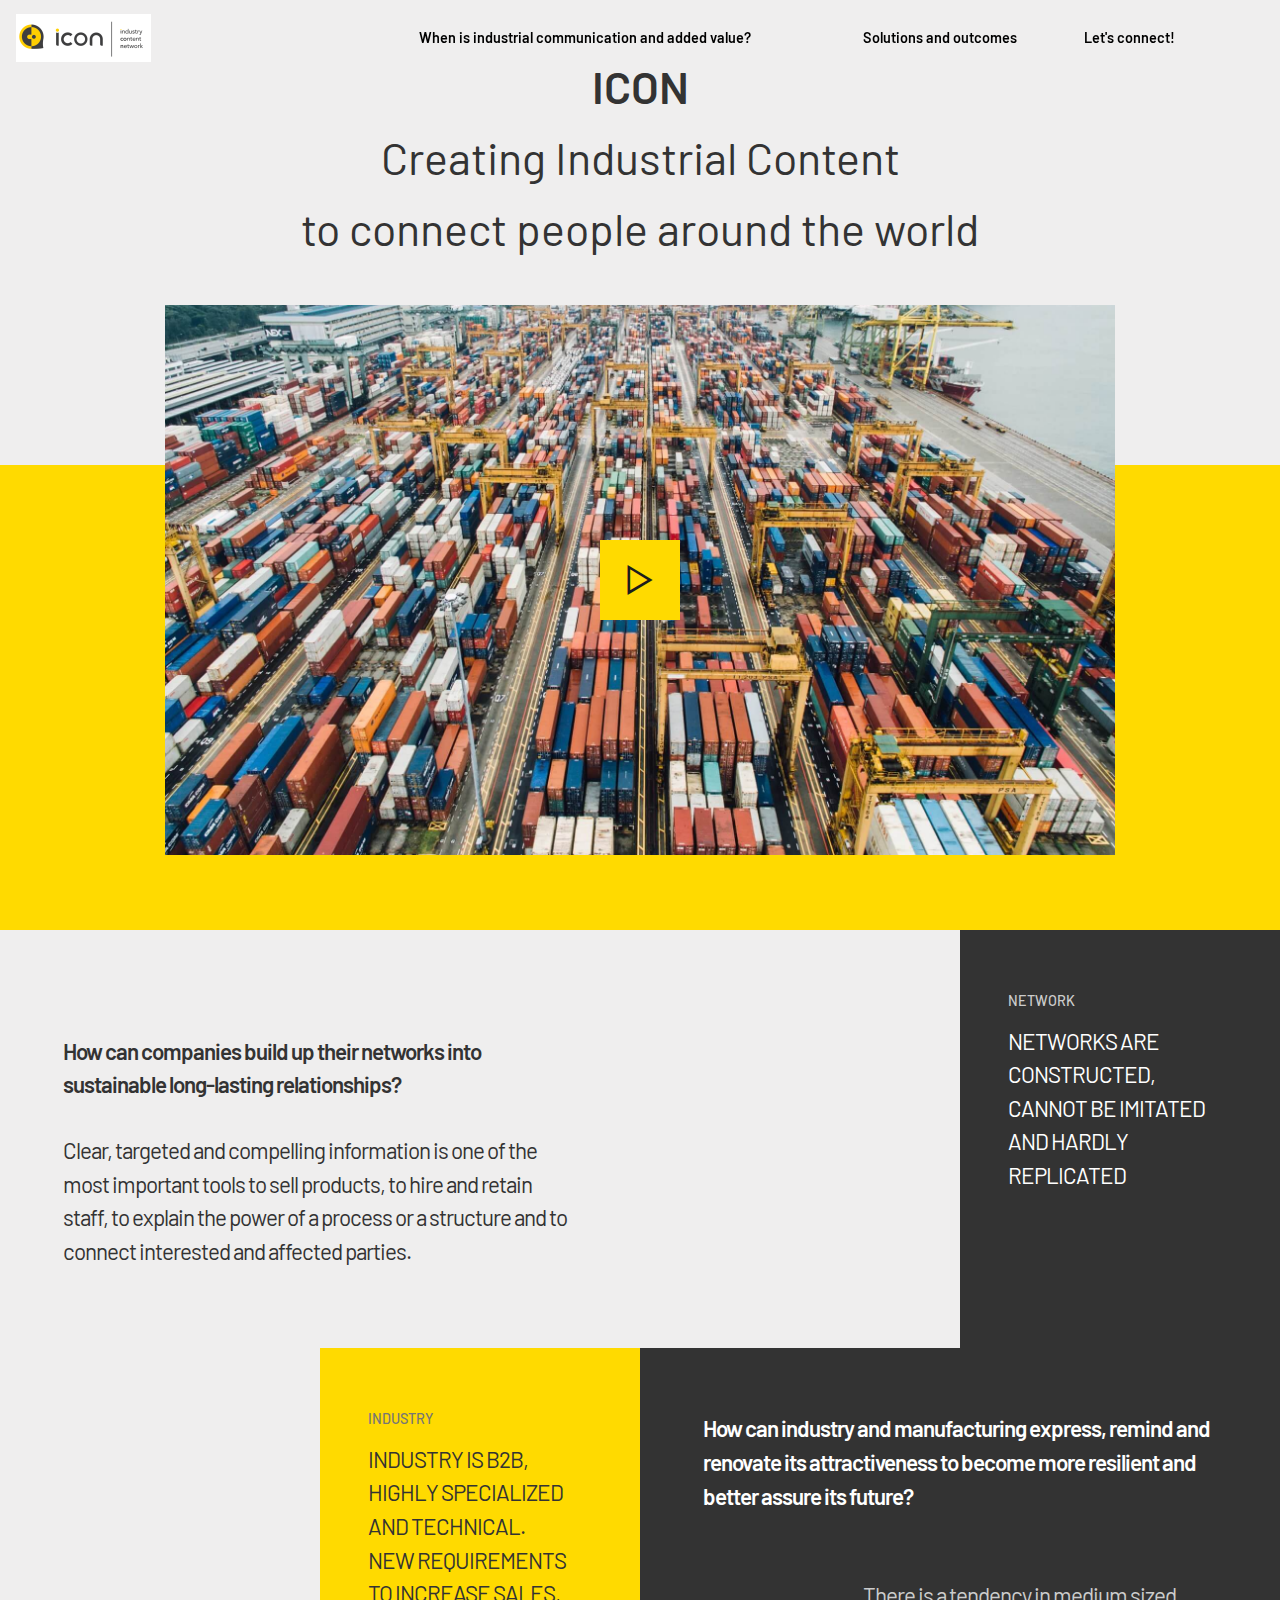
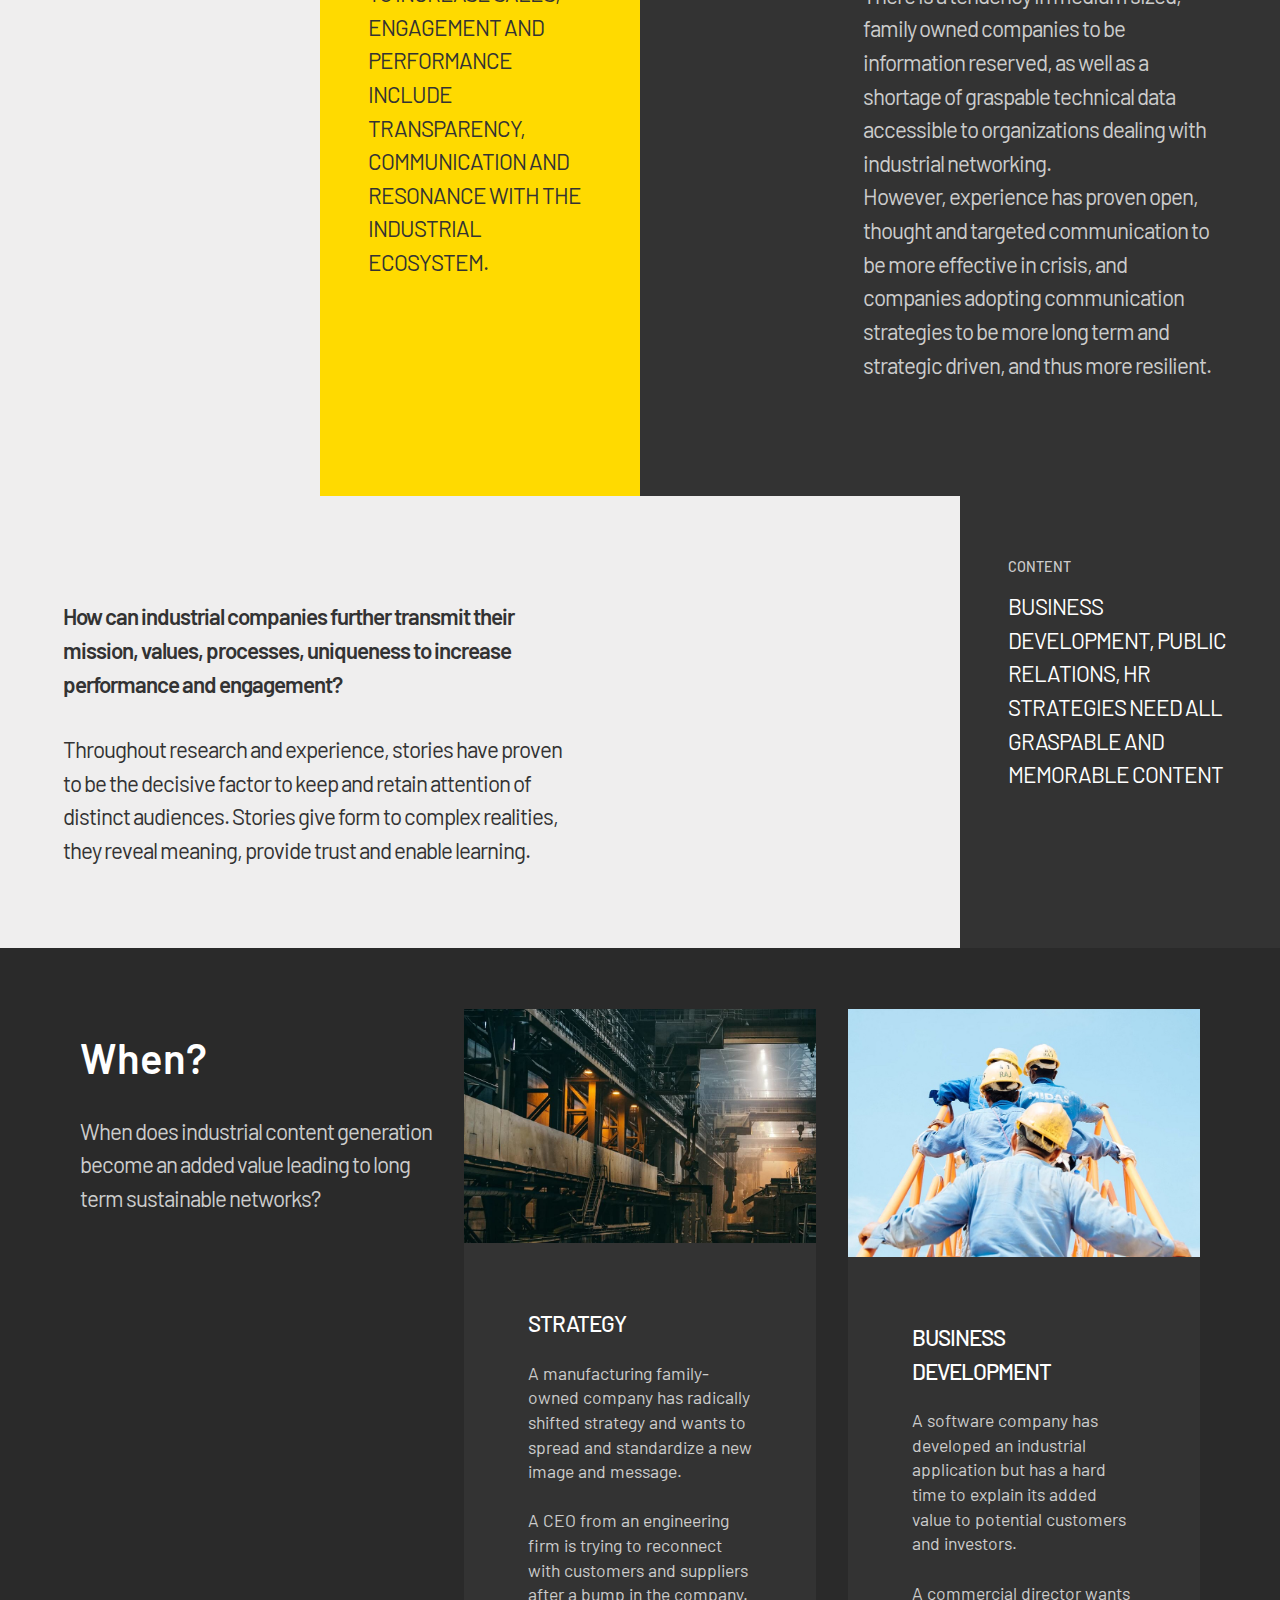
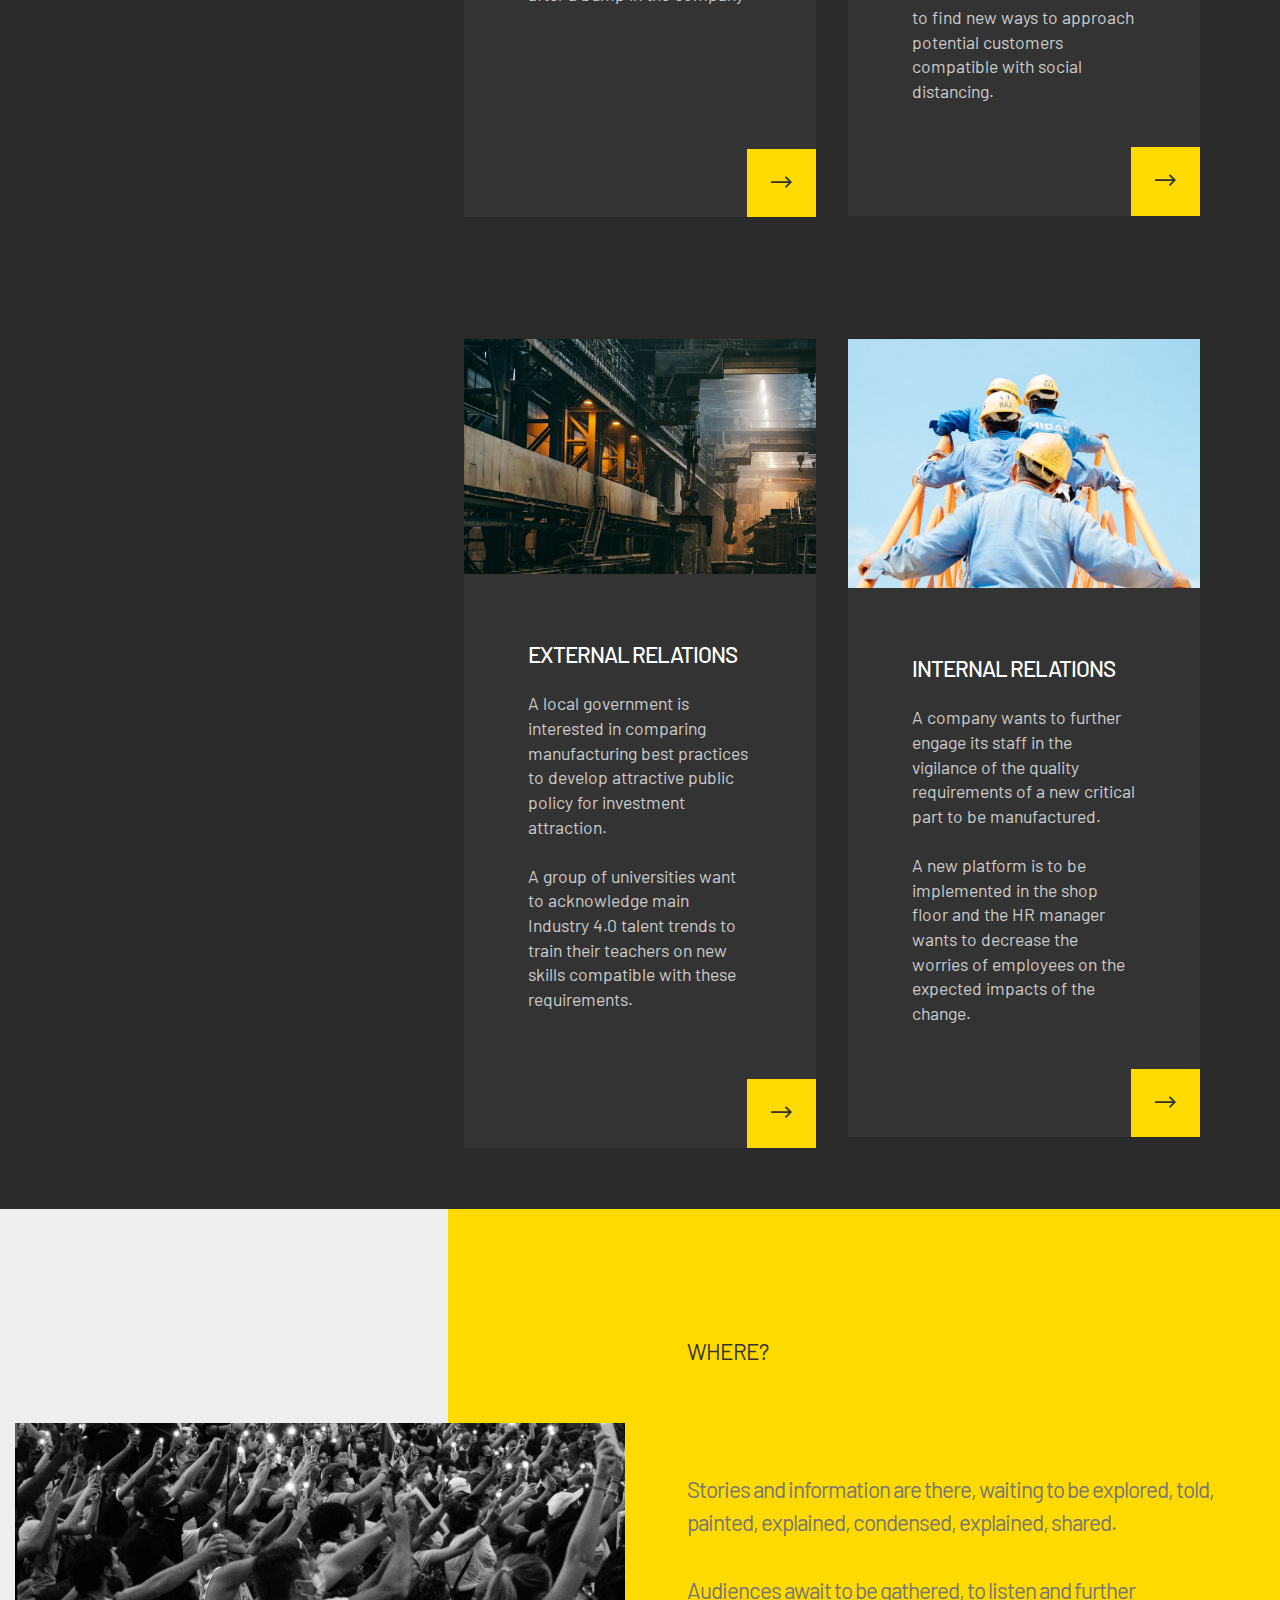
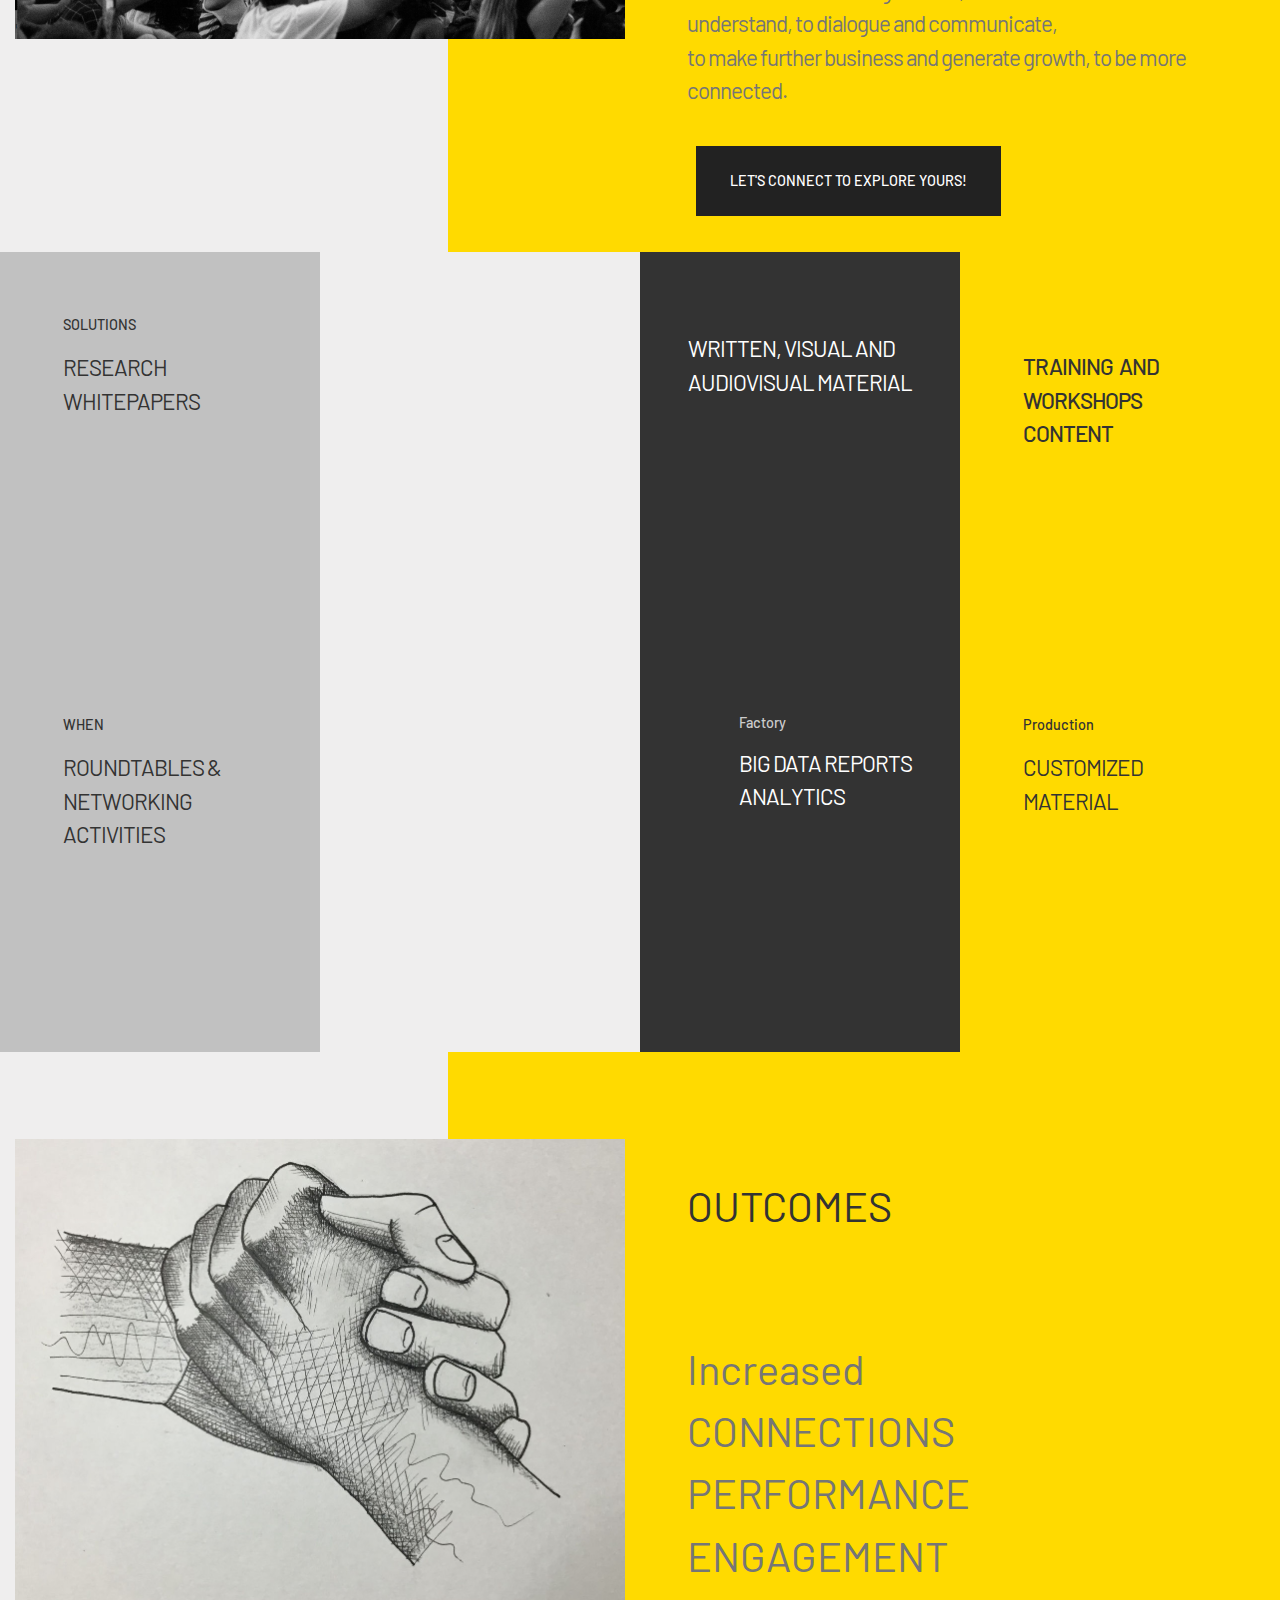
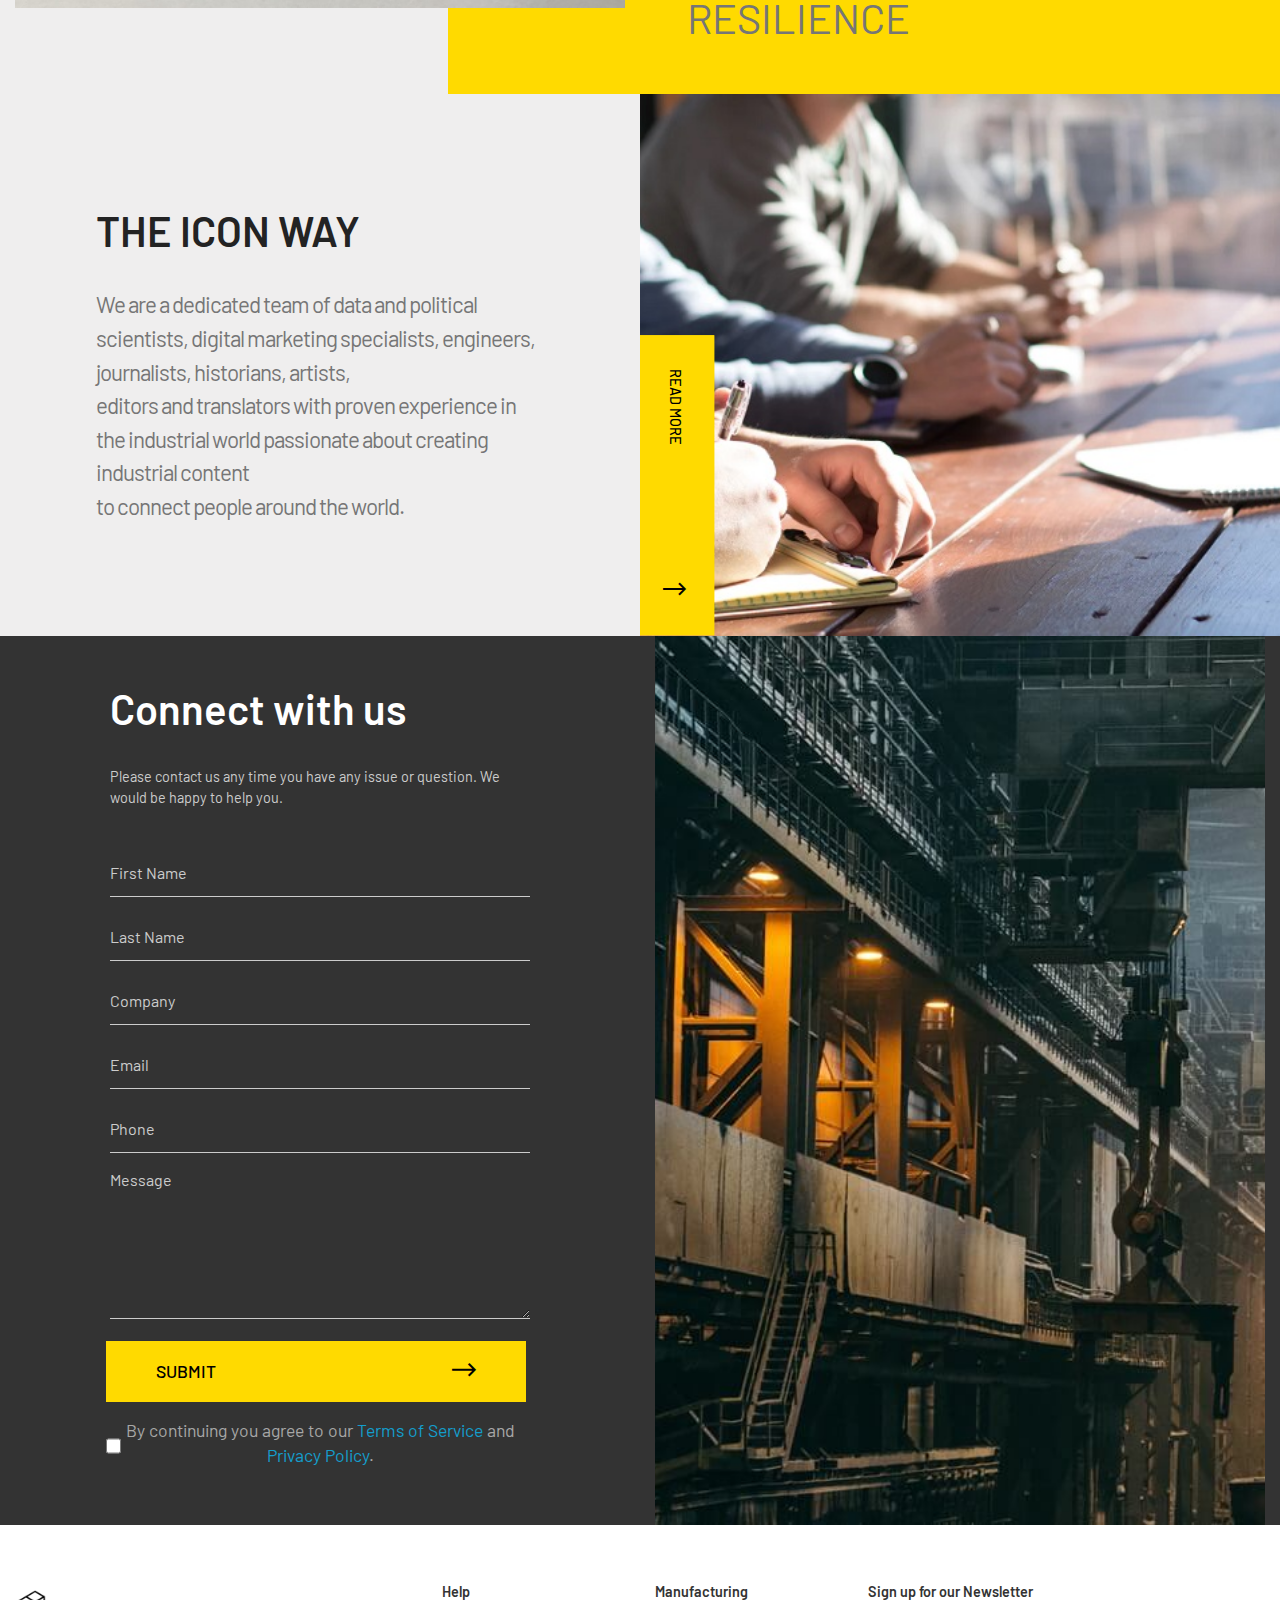
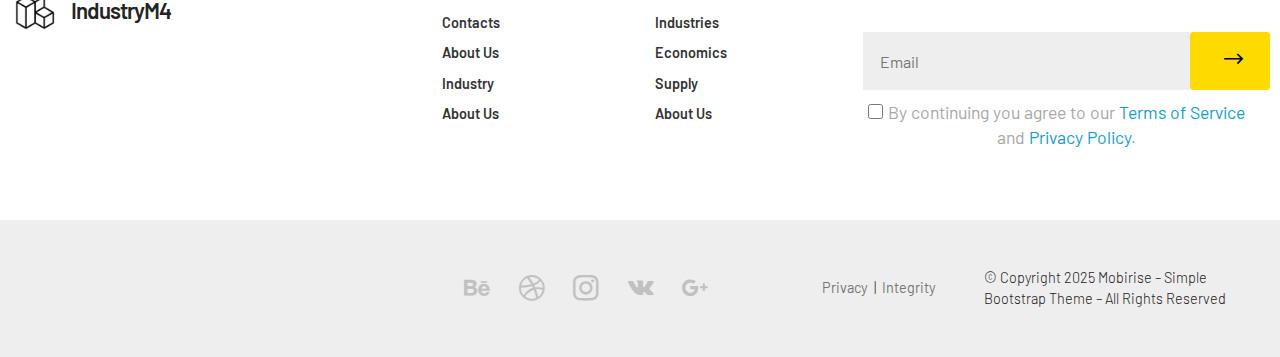
==== page1.html @ 2948af03 "create github pages" ====
<!DOCTYPE html>
<html  >
<head>
  <!-- Site made with Mobirise Website Builder v5.3.0, https://mobirise.com -->
  <meta charset="UTF-8">
  <meta http-equiv="X-UA-Compatible" content="IE=edge">
  <meta name="generator" content="Mobirise v5.3.0, mobirise.com">
  <meta name="viewport" content="width=device-width, initial-scale=1, minimum-scale=1">
  <link rel="shortcut icon" href="assets/images/logo-icon-10-270x96.png" type="image/x-icon">
  <meta name="description" content="">
  
  
  <title>Page 1</title>
  <link rel="stylesheet" href="assets/web/assets/mobirise-icons2/mobirise2.css">
  <link rel="stylesheet" href="assets/web/assets/mobirise-icons/mobirise-icons.css">
  <link rel="stylesheet" href="assets/tether/tether.min.css">
  <link rel="stylesheet" href="assets/bootstrap/css/bootstrap.min.css">
  <link rel="stylesheet" href="assets/bootstrap/css/bootstrap-grid.min.css">
  <link rel="stylesheet" href="assets/bootstrap/css/bootstrap-reboot.min.css">
  <link rel="stylesheet" href="assets/web/assets/gdpr-plugin/gdpr-styles.css">
  <link rel="stylesheet" href="assets/formstyler/jquery.formstyler.css">
  <link rel="stylesheet" href="assets/formstyler/jquery.formstyler.theme.css">
  <link rel="stylesheet" href="assets/dropdown/css/style.css">
  <link rel="stylesheet" href="assets/socicon/css/styles.css">
  <link rel="stylesheet" href="assets/theme/css/style.css">
  <link rel="stylesheet" href="assets/recaptcha.css">
  <link rel="preload" as="style" href="assets/mobirise/css/mbr-additional.css"><link rel="stylesheet" href="assets/mobirise/css/mbr-additional.css" type="text/css">
  
  
  
  
</head>
<body>
  
  <section class="video01 cid-sw23SRnPbs" id="video001-4">

    

    

    <div class="back"></div>

    <div class="container align-center">
        <div class="col-md-12 col-lg-12 text">
            <h2 class="mbr-section-title align-center mbr-semibold pb-4 mbr-fonts-style display-4">
                <div><span style="font-size: 2.8rem;">ICON</span></div><br><div><span style="font-size: 2.8rem;"><span style="font-weight: normal;">Creating Industrial Content </span></span></div><span style="font-weight: normal;"><br></span><div><span style="font-size: 2.8rem; font-weight: normal;">to connect people around the world<br></span><br></div>
            </h2>
        </div>

        <div class="row justify-content-center">
            <div class="mbr-white box col-md-12 col-12 col-lg-10">
                <div class="mbr-media show-modal align-center py-2" data-modal=".modalWindow">
                    <div class="icon-wrap">
                        <span class="mbr-iconfont mobi-mbri-play mobi-mbri"></span>
                    </div>
                </div>
            </div>

        </div>
    </div>
    <div>
        <div class="modalWindow" style="display: none;">
            <div class="modalWindow-container">
                <div class="modalWindow-video-container">
                    <div class="modalWindow-video">
                        <iframe width="100%" height="100%" frameborder="0" allowfullscreen="1" data-src="https://www.youtube.com/watch?v=QIs695Irf6Y"></iframe>
                    </div>
                    <a class="close" role="button" data-dismiss="modal">
                        <span aria-hidden="true" class="mbri-close mbr-iconfont closeModal"></span>
                        <span class="sr-only">Close</span>
                    </a>
                </div>
            </div>
        </div>
    </div>
</section>

<section class="header1 cid-sw23SSmqJx" id="features001-5">
    
    
    <div class="container-fluid">
        <div class="row">
            <div class="col-lg-6 col-md-12 align-left">
                <div class="content-block">
                    <h3 class="mbr-section-subtitle mbr-regular mbr-black pb-2 mbr-fonts-style display-7"><br></h3>
                    <h2 class="mbr-section-title mbr-semibold mbr-black pb-4 mbr-fonts-style display-5">How can companies build up their networks into sustainable long-lasting relationships?&nbsp;<span style="font-weight: normal;">&nbsp;</span></h2>
                    <p class="mbr-text mbr-black mbr-regular mbr-light mbr-fonts-style display-5">
                        Clear, targeted and compelling information is one of the most important tools to sell products, to hire and retain staff, to explain the power of a process or a structure and to connect interested and affected parties.<br></p>
                    
                </div>
            </div>


            <div class="col-lg-6 col-md-12 col align-left">
                <div class="overlay-wrapper">
                    <div class="overlay"></div>
                    <div class="img-content">
                    </div>
                </div>


                <div class="box-content">
                    <div class="content1">
                        <h4 class="box-title2 mbr-medium mbr-white pb-2 mbr-fonts-style display-4">NETWORK</h4>
                        <h3 class="box-text2 mbr-regular mbr-white pb-2 mbr-fonts-style display-5">NETWORKS ARE CONSTRUCTED, 
<div>CANNOT BE IMITATED 
</div><div>AND HARDLY REPLICATED</div></h3>
                    </div>
                </div>

            </div>



        </div>
    </div>
</section>

<section class="header1 cid-sw23SSKYzI" id="features003-6">
    
    
    <div class="container-fluid">
        <div class="row">
            <div class="col-lg-6 col-md-12 col align-left">
                <div class="overlay-wrapper">
                    <div class="overlay"></div>
                    <div class="img-content">

                    </div>
                </div>
                <div class="box-content">
                    <div class="content1">
                        <h4 class="box-title2 mbr-medium mbr-white pb-2 mbr-fonts-style display-4">INDUSTRY</h4>
                        <h3 class="box-text2 mbr-regular mbr-white pb-2 mbr-fonts-style display-5">INDUSTRY IS B2B, HIGHLY SPECIALIZED AND TECHNICAL. <br>NEW REQUIREMENTS TO INCREASE SALES, ENGAGEMENT AND PERFORMANCE INCLUDE TRANSPARENCY, COMMUNICATION AND RESONANCE WITH THE INDUSTRIAL ECOSYSTEM.   
<div><br></div></h3>
                    </div>
                </div>

            </div>

            <div class="col-lg-6 col-md-12 block2 align-left">
                <div class="content-block">
                    
                    <h2 class="mbr-section-title mbr-semibold mbr-black pb-4 mbr-fonts-style display-5">
<div>How can industry and manufacturing express, remind and renovate its attractiveness to become more resilient and better assure its future?  
</div><div><br></div></h2>
                    <p class="mbr-text mbr-black mbr-regular mbr-light mbr-fonts-style display-5">There is a tendency in medium sized, family owned companies to be information reserved, as well as a shortage of graspable technical data accessible to organizations dealing with industrial networking. 
<br>However, experience has proven open, thought and targeted communication to be more effective in crisis, and companies adopting communication strategies to be more long term and strategic driven, and thus more resilient.&nbsp; &nbsp;<br></p>
                    
                </div>
            </div>


        </div>
    </div>
</section>

<section class="header1 cid-sw23ST92SG" id="features001-7">
    
    
    <div class="container-fluid">
        <div class="row">
            <div class="col-lg-6 col-md-12 align-left">
                <div class="content-block">
                    <h3 class="mbr-section-subtitle mbr-regular mbr-black pb-2 mbr-fonts-style display-7"><br></h3>
                    <h2 class="mbr-section-title mbr-semibold mbr-black pb-4 mbr-fonts-style display-5">How can industrial companies further transmit their mission, values, processes, uniqueness to increase performance and engagement?&nbsp;</h2>
                    <p class="mbr-text mbr-black mbr-regular mbr-light mbr-fonts-style display-5">Throughout research and experience, stories have proven to be the decisive factor to keep and retain attention of distinct audiences. Stories give form to complex realities, they reveal meaning, provide trust and enable learning.&nbsp;<br></p>
                    
                </div>
            </div>


            <div class="col-lg-6 col-md-12 col align-left">
                <div class="overlay-wrapper">
                    <div class="overlay"></div>
                    <div class="img-content">
                    </div>
                </div>


                <div class="box-content">
                    <div class="content1">
                        <h4 class="box-title2 mbr-medium mbr-white pb-2 mbr-fonts-style display-4">CONTENT</h4>
                        <h3 class="box-text2 mbr-regular mbr-white pb-2 mbr-fonts-style display-5">BUSINESS DEVELOPMENT, PUBLIC RELATIONS, HR STRATEGIES NEED ALL GRASPABLE AND MEMORABLE CONTENT
<div><br></div></h3>
                    </div>
                </div>

            </div>



        </div>
    </div>
</section>

<section class="features5 cid-sw23STIIde" id="features005-8">

    

    
    <div class="container">

        


        <div class="row justify-content-center">
            <div class="card col1 p-3 col-12 col-md-8 col-lg-4">
                <div class="card-wrapper">
                    <div class="text-wrap align-left">
                        
                        <h2 class="mbr-section-title align-left py-4 mbr-semibold mbr-white mbr-fonts-style display-2">When?</h2>
                        <p class="mbr-text mbr-black align-left mbr-regular mbr-light mbr-fonts-style display-5">When does industrial content generation become an added value leading to long term sustainable networks?<br></p>
                    </div>
                </div>
            </div>
            <div class="card col2 p-3 col-12 col-md-8 col-lg-4">
                <div class="card-wrapper">
                    <div class="img-wrap">
                        <img src="assets/images/01.jpg" alt="Simple Bootstrap Website Theme " title="">
                    </div>
                    <div class="card-box">
                        <h4 class="card-title pb-2 align-left mbr-white mbr-fonts-style display-5">STRATEGY</h4>
                        <p class="mbr-text align-left mbr-regular mbr-white mbr-fonts-style display-7">A manufacturing family-owned company has radically shifted strategy and wants to spread and standardize a new image and message.
<br>
<br>A CEO from an engineering firm is trying to reconnect with customers and suppliers after a bump in the company.
<br>&nbsp;<br><br><br><br></p>
                    </div>
                    <a href="#"><span class="mbr-iconfont icon mobi-mbri-right mobi-mbri"></span></a>
                </div>
            </div>

            <div class="card col3 p-3 col-md-8 col-lg-4">
                <div class="card-wrapper">
                    <div class="img-wrap">
                        <img src="assets/images/052.jpg" alt="Simple Bootstrap Theme Website" title="">
                    </div>
                    <div class="card-box">
                        <h4 class="card-title pb-2 align-left mbr-white mbr-fonts-style display-5">BUSINESS DEVELOPMENT</h4>
                        <p class="mbr-text mbr-regular align-left mbr-white mbr-fonts-style display-7">A software company has developed an industrial application but has a hard time to explain its added value to potential customers and investors.
<br>
<br>A commercial director wants to find new ways to approach potential customers compatible with social distancing.&nbsp;&nbsp;<br></p>
                    </div>
                    <a href="#"><span class="mbr-iconfont icon mobi-mbri-right mobi-mbri"></span></a>
                </div>
            </div>
        </div>
    </div>
</section>

<section class="features5 cid-sw23SUfAzg" id="features005-9">

    

    
    <div class="container">

        


        <div class="row justify-content-center">
            <div class="card col1 p-3 col-12 col-md-8 col-lg-4">
                <div class="card-wrapper">
                    <div class="text-wrap align-left">
                        
                        <h2 class="mbr-section-title align-left py-4 mbr-semibold mbr-white mbr-fonts-style display-2"></h2>
                        <p class="mbr-text mbr-black align-left mbr-regular mbr-light mbr-fonts-style display-5"></p>
                    </div>
                </div>
            </div>
            <div class="card col2 p-3 col-12 col-md-8 col-lg-4">
                <div class="card-wrapper">
                    <div class="img-wrap">
                        <img src="assets/images/01.jpg" alt="Simple Bootstrap Website Theme " title="">
                    </div>
                    <div class="card-box">
                        <h4 class="card-title pb-2 align-left mbr-white mbr-fonts-style display-5">EXTERNAL RELATIONS</h4>
                        <p class="mbr-text align-left mbr-regular mbr-white mbr-fonts-style display-7">A local government is interested in comparing manufacturing best practices to develop attractive public policy for investment attraction.&nbsp; <br><br>A group of universities want to acknowledge main Industry 4.0 talent trends to train their teachers on new skills compatible with these requirements.
<br>&nbsp;<br></p>
                    </div>
                    <a href="#"><span class="mbr-iconfont icon mobi-mbri-right mobi-mbri"></span></a>
                </div>
            </div>

            <div class="card col3 p-3 col-md-8 col-lg-4">
                <div class="card-wrapper">
                    <div class="img-wrap">
                        <img src="assets/images/052-1.jpg" alt="Simple Bootstrap Theme Website" title="">
                    </div>
                    <div class="card-box">
                        <h4 class="card-title pb-2 align-left mbr-white mbr-fonts-style display-5">INTERNAL RELATIONS</h4>
                        <p class="mbr-text mbr-regular align-left mbr-white mbr-fonts-style display-7">A company wants to further engage its staff in the vigilance of the quality requirements of a new critical part to be manufactured. <br><br>A new platform is to be implemented in the shop floor and the HR manager wants to decrease the worries of employees on the expected impacts of the change.</p>
                    </div>
                    <a href="#"><span class="mbr-iconfont icon mobi-mbri-right mobi-mbri"></span></a>
                </div>
            </div>
        </div>
    </div>
</section>

<section class="header1 cid-sw23SUN6wD" id="header002-a">
    
    
    <div class="back"></div>
    <div class="container-fluid">
        <div class="row">
            <div class="col-lg-6 m-auto">
                <img src="assets/images/gente-iphone-1044x369.png" alt="Simple Bootstrap Theme " title="">
            </div>
            <div class="col-lg-6 m-auto">
                <div class="content-wrapper align-left">
                    <h1 class="mbr-section-subtitle mbr-regular mbr-black pb-2 mbr-fonts-style display-5">WHERE?</h1>
                    
                    
                    <p class="mbr-text mbr-white mbr-regular mbr-black mbr-fonts-style display-5">Stories and information are there, waiting to be explored, told, painted, explained, condensed, explained, shared. 
<br>
<br>Audiences await to be gathered, to listen and further understand, to dialogue and communicate, 
<br>to make further business and generate growth, to be more connected.&nbsp;<br></p>
                    <div class="mbr-section-btn pt-3"><a class="btn btn-lg btn-black display-4" href="https://mobiri.se">LET'S CONNECT TO EXPLORE YOURS!</a></div>
                </div>
            </div>
        </div>
    </div>
</section>

<section class="header1 cid-sw23SVfb5E" id="features002-b">
    
    
    <div class="container-fluid">
        <div class="row">
            <div class="col-lg-3 col-md-12 block1 align-left">
                <div class="block1-over"></div>
                <div class="content-block">
                    <h3 class="mbr-section-subtitle block1-subtitle mbr-medium mbr-black pb-2 mbr-fonts-style display-4">SOLUTIONS</h3>
                    
                    <p class="mbr-text mbr-black block1-text mbr-regular mbr-fonts-style display-5">RESEARCH<br>WHITEPAPERS<br><br><br></p>
                    
                </div>
            </div>


            <div class="col-lg-6 col-md-12 col align-left">
                <div class="overlay-wrapper">
                    <div class="overlay"></div>
                    <div class="img-content">

                    </div>
                </div>


                <div class="box-content">
                    <div class="content1">
                        <h4 class="box-title2 mbr-medium mbr-white pb-2 mbr-fonts-style display-4"></h4>
                        <h3 class="box-text2 mbr-regular mbr-white pb-2 mbr-fonts-style display-5">WRITTEN, VISUAL AND AUDIOVISUAL MATERIAL</h3>
                    </div>
                </div>

            </div>

            <div class="col-lg-3 col-md-12 block2 align-left">
                <div class="block2-over"></div>
                <div class="content-block">
                    <h3 class="mbr-section-subtitle block2-subtitle mbr-medium mbr-black pb-2 mbr-fonts-style display-5"><br>TRAINING&nbsp; AND WORKSHOPS CONTENT</h3>
                    
                    <p class="mbr-text mbr-black block2-text mbr-regular mbr-fonts-style display-5"></p>
                    
                </div>
            </div>


        </div>
    </div>
</section>

<section class="header1 cid-sw23SVJWQD" id="features002-c">
    
    
    <div class="container-fluid">
        <div class="row">
            <div class="col-lg-3 col-md-12 block1 align-left">
                <div class="block1-over"></div>
                <div class="content-block">
                    <h3 class="mbr-section-subtitle block1-subtitle mbr-medium mbr-black pb-2 mbr-fonts-style display-4">
                        WHEN</h3>
                    
                    <p class="mbr-text mbr-black block1-text mbr-regular mbr-fonts-style display-5">ROUNDTABLES &amp; NETWORKING ACTIVITIES&nbsp;</p>
                    
                </div>
            </div>


            <div class="col-lg-6 col-md-12 col align-left">
                <div class="overlay-wrapper">
                    <div class="overlay"></div>
                    <div class="img-content">

                    </div>
                </div>


                <div class="box-content">
                    <div class="content1">
                        <h4 class="box-title2 mbr-medium mbr-white pb-2 mbr-fonts-style display-4">Factory</h4>
                        <h3 class="box-text2 mbr-regular mbr-white pb-2 mbr-fonts-style display-5">BIG DATA REPORTS<br>ANALYTICS&nbsp;</h3>
                    </div>
                </div>

            </div>

            <div class="col-lg-3 col-md-12 block2 align-left">
                <div class="block2-over"></div>
                <div class="content-block">
                    <h3 class="mbr-section-subtitle block2-subtitle mbr-medium mbr-black pb-2 mbr-fonts-style display-4">Production
                    </h3>
                    
                    <p class="mbr-text mbr-black block2-text mbr-regular mbr-fonts-style display-5">
                        CUSTOMIZED MATERIAL<br></p>
                    
                </div>
            </div>


        </div>
    </div>
</section>

<section class="header1 cid-sw23SWdOxE" id="header002-d">
    
    
    <div class="back"></div>
    <div class="container-fluid">
        <div class="row">
            <div class="col-lg-6 m-auto">
                <img src="assets/images/manos-10-1223x939.jpg" alt="Simple Bootstrap Theme " title="">
            </div>
            <div class="col-lg-6 m-auto">
                <div class="content-wrapper align-left">
                    <h1 class="mbr-section-subtitle mbr-regular mbr-black pb-2 mbr-fonts-style display-2">OUTCOMES<br></h1>
                    
                    
                    <p class="mbr-text mbr-white mbr-regular mbr-black mbr-fonts-style display-2">Increased<br>CONNECTIONS<br>PERFORMANCE<br>ENGAGEMENT<br>RESILIENCE</p>
                    
                </div>
            </div>
        </div>
    </div>
</section>

<section class="header1 cid-sw23SWDTtq" id="content004-e">
    
    
    <div class="container-fluid">
        <div class="row">
            <div class="col-lg-6 text-col align-left">
                <h3 class="mbr-section-subtitle mbr-regular pb-2 mbr-fonts-style display-7"></h3>
                <h1 class="mbr-section-title mbr-semibold pb-4 mbr-fonts-style display-2">THE ICON WAY</h1>
                <p class="mbr-text mbr-black mbr-regular mbr-light mbr-fonts-style display-5">We are a dedicated team of data and political scientists, digital marketing specialists, engineers, journalists, historians, artists,
<br> editors and translators with proven experience in the industrial world passionate about creating industrial content 
<br>to connect people around the world.&nbsp;&nbsp;<br></p>
            </div>
            <div class="col-lg-6 img-col">
                <img src="assets/images/04.jpg" alt="Simple Bootstrap Best Template" title="">
                <div class="mbr-section-btn pt-3"><a class="btn btn-lg btn-success display-4" href="https://mobiri.se"><span class="mobi-mbri mobi-mbri-right mbr-iconfont mbr-iconfont-btn"></span>READ MORE</a></div>
            </div>
        </div>
    </div>
</section>

<section class="form cid-sw23SX1EKW" id="form001-f">
    
    
    <div class="container-fluid">
        <div class="row">
            <div class="col-lg-6 mx-auto py-5 mbr-form" data-form-type="formoid">
                <h2 class="mbr-section-title align-left pb-4 mbr-semibold mbr-white mbr-fonts-style display-2">Connect with us</h2>
                <p class="mbr-text mbr-black align-left pb-4 mbr-regular mbr-light mbr-fonts-style display-4">Please contact us any time you have any issue or question. We would be happy to help you.</p>

                <!---Formbuilder Form--->
                <form action="https://mobirise.eu/" method="POST" class="mbr-form form-with-styler" data-form-title="Form Name"><input type="hidden" name="email" data-form-email="true" value="Z0e/4JB6WjBy1okFNQQ1wJFD03+XaAi7Ptr1XbML6QN1MO80w2C7TDbc6UW/hfjMJhQWxFb4QHlIewAqBKUMMTtnjS0YESvtZE/f0PUfFw0I7bLnyrXrCD5LRN1wLkRd.WC8zdG1XKx9iMdLlEyOxdCr6s/Or95HZWmd5qJQNbx1J3yQp5nC+VUSsTZzONAckxsJ9GSs4D3KSp6gyJZFfeUkTVE7vSoHyJMiRSETS3CXjohDifRk63SPPKKQNNQAn">
                    <div class="form-row">
                        <div hidden="hidden" data-form-alert="" class="alert alert-success col-12">Thanks for filling out
                            the form!</div>
                        <div hidden="hidden" data-form-alert-danger="" class="alert alert-danger col-12">Oops...! some
                            problem!</div>
                    </div>
                    <div class="dragArea form-row">
                        <div class="col-lg-12 form-group" data-for="first-name">
                            <input type="text" name="first-name" placeholder="First Name" data-form-field="first-name" class="form-control display-7" value="" id="first-name-form001-f">
                        </div>
                        <div class="col-lg-12 form-group" data-for="last-name">
                            <input type="text" name="last-name" placeholder="Last Name" data-form-field="last-name" class="form-control display-7" value="" id="last-name-form001-f">
                        </div>
                        <div class="col-lg-12 form-group" data-for="company">
                            <input type="text" name="company" placeholder="Company" data-form-field="company" class="form-control display-7" value="" id="company-form001-f">
                        </div>
                        <div data-for="email" class="col-lg-12 form-group" style="">
                            <input type="email" name="email" placeholder="Email" data-form-field="email" class="form-control display-7" value="" id="email-form001-f">
                        </div>
                        <div data-for="phone" class="col-lg-12 form-group">
                            <input type="tel" name="phone" placeholder="Phone" data-form-field="phone" class="form-control display-7" pattern="*" value="" id="phone-form001-f">
                        </div>
                        <div data-for="message" class="col-lg-12 form-group">
                            <textarea name="message" placeholder="Message" data-form-field="message" class="form-control display-7" value="" id="message-form001-f"></textarea>
                        </div>
                        <div class="col-lg-12 mbr-section-btn"><button type="submit" class="btn btn-success display-7"><span class="mobi-mbri mobi-mbri-right mbr-iconfont mbr-iconfont-btn"></span>SUBMIT</button>
                        </div>
                    </div>
                <span class="gdpr-block">
<label>
<span class="textGDPR display-7" style="color: #a7a7a7"><input type="checkbox" name="gdpr" id="gdpr-form001-f" required="">By continuing you agree to our <a style="color: #149dcc; text-decoration: none;" href="terms.html">Terms of Service</a> and <a style="color: #149dcc; text-decoration: none;" href="policy.html">Privacy Policy</a>.</span>
</label>
</span></form>
                <!---Formbuilder Form--->
            </div>

            <div class="col-lg-6 img-col">
                <img src="assets/images/01.jpg" alt="Simple Best Bootstrap Template" title="">
            </div>
        </div>

    </div>
</section>

<section class="footer2 cid-sw23SXthWt" id="footer003-g" data-rv-view="140">

    

    
    <div class="container">
        <div class="row justify-content-center">
            <div class="col-12 col-lg-4 col-md-12 align-left">
                <div class="navbar-brand">
                    <span class="navbar-logo">
                        <img src="assets/images/logo.png" alt="Mobirise" media-simple="true">
                    </span>
                    <span class="mbr-fonts-style mbr-semibold navbar-caption-wrap display-5">IndustryM4</span>

                </div>
            </div>
            <div class="col-12 col-lg-2 col-md-6 align-left">
                <h5 class="mbr-fonts-style items mbr-semibold pb-2 display-4">Help</h5>
                <h5 class="mbr-fonts-style items mbr-semibold pb-2 display-4">Contacts</h5>
                <h5 class="mbr-fonts-style items mbr-semibold pb-2 display-4">About Us</h5>
                <h5 class="mbr-fonts-style items mbr-semibold pb-2 display-4">Industry</h5>
                <h5 class="mbr-fonts-style items mbr-semibold pb-2 display-4">About Us</h5>
            </div>

            <div class="col-12 col-lg-2 col-md-6 align-left">
                <h5 class="mbr-fonts-style items mbr-semibold pb-2 display-4">Manufacturing</h5>
                <h5 class="mbr-fonts-style items mbr-semibold pb-2 display-4">Industries</h5>
                <h5 class="mbr-fonts-style items mbr-semibold pb-2 display-4">Economics</h5>
                <h5 class="mbr-fonts-style items mbr-semibold pb-2 display-4">Supply</h5>
                <h5 class="mbr-fonts-style items mbr-semibold pb-2 display-4">About Us</h5>
            </div>
            <div class="col-12 col-lg-4 col-md-12">
                <h5 class="mbr-fonts-style align-left form-title mbr-semibold pb-4 display-4">Sign up for our Newsletter</h5>
                <form action="" name="Form Name" method="POST" class="mbr-form form-with-styler">
                    <div class="form-row">
                        <div hidden="hidden" data-form-alert="" class="alert alert-success col-12">Thanks for filling
                            out
                            the form!</div>
                        <div hidden="hidden" data-form-alert-danger="" class="alert alert-danger col-12">Oops...! some
                            problem!</div>
                    </div>
                    <div class="dragArea form-row">
                        <div class="col form-group" data-for="email">
                            <input type="email" name="email" placeholder="Email" data-form-field="email" class="form-control display-7" required="required" value="">
                        </div>
                        <div class="col-auto"><a type="submit" class="btn btn-success display-7"><span class="mobi-mbri mobi-mbri-right mbr-iconfont mbr-iconfont-btn"></span></a></div>
                    </div>
                <span class="gdpr-block">
<label>
<span class="textGDPR display-7" style="color: #a7a7a7"><input type="checkbox" name="gdpr" id="gdpr-input" required="">By continuing you agree to our <a style="color: #149dcc; text-decoration: none;" href="terms.html">Terms of Service</a> and <a style="color: #149dcc; text-decoration: none;" href="policy.html">Privacy Policy</a>.</span>
</label>
</span></form>

            </div>
        </div>
    </div>
</section>

<section class="social1 cid-sw23SY30BT" id="footer001-h">

    
    
    <div class="container-fluid">
        <div class="row justify-content-center">
            <div class="col-md-12 col-lg-7 px-4 align-right">
                <div class="social-list">
                    <div class="soc-item">
                        <a href="https://twitter.com/mobirise" target="_blank">
                            <span class="mbr-iconfont mbr-iconfont-social socicon-behance socicon" style="color: rgb(87, 70, 139); fill: rgb(87, 70, 139);"></span>
                        </a>
                    </div>
                    <div class="soc-item">
                        <a href="https://www.facebook.com/pages/Mobirise/1616226671953247" target="_blank">
                            <span class="mbr-iconfont mbr-iconfont-social socicon-dribbble socicon" style="color: rgb(87, 70, 139); fill: rgb(87, 70, 139);"></span>
                        </a>
                    </div>
                    <div class="soc-item">
                        <a href="https://www.youtube.com/c/mobirise" target="_blank">
                            <span class="mbr-iconfont mbr-iconfont-social socicon-instagram socicon" style="color: rgb(87, 70, 139); fill: rgb(87, 70, 139);"></span>
                        </a>
                    </div>
                    <div class="soc-item">
                        <a href="https://instagram.com/mobirise" target="_blank">
                            <span class="mbr-iconfont mbr-iconfont-social socicon-vkontakte socicon" style="color: rgb(87, 70, 139); fill: rgb(87, 70, 139);"></span>
                        </a>
                    </div>
                    <div class="soc-item">
                        <a href="https://plus.google.com/u/0/+Mobirise" target="_blank">
                            <span class="mbr-iconfont mbr-iconfont-social socicon-googleplus socicon" style="color: rgb(87, 70, 139); fill: rgb(87, 70, 139);"></span>
                        </a>
                    </div>

                    

                    

                    
                </div>
            </div>
            <div class="col-md-12 col-lg-2 m-auto px-4 align-right">
                <p class="mbr-text mb-0 links mbr-fonts-style display-4"><a href="#" class="text-warning">Privacy</a> &nbsp;| &nbsp;<a href="#" class="text-warning">Integrity
                    </a> </p>
            </div>
            <div class="col-md-12 col-lg-3 m-auto px-4 align-left">
                <p class="mbr-text mb-0 mbr-fonts-style display-4">© Copyright 2025 Mobirise&nbsp;– Simple Bootstrap Theme –&nbsp;All Rights Reserved</p>
            </div>
        </div>
    </div>
</section>

<section class="menu cid-sw23SYBeKu" once="menu" id="menu01-i">

    

    <nav class="navbar navbar-expand beta-menu navbar-dropdown align-items-center navbar-fixed-top navbar-toggleable-sm bg-color transparent">
        <button class="navbar-toggler navbar-toggler-right" type="button" data-toggle="collapse" data-target="#navbarSupportedContent" aria-controls="navbarSupportedContent" aria-expanded="false" aria-label="Toggle navigation">
            <div class="hamburger">
                <span></span>
                <span></span>
                <span></span>
                <span></span>
            </div>
        </button>
        <div class="menu-logo">
            <div class="navbar-brand">
                <span class="navbar-logo">
                    <a href="#">
                        <img src="assets/images/logo-icon-10-270x96.png" alt="Mobirise" style="height: 3rem;">
                    </a>
                </span>
                
            </div>
        </div>
        <div class="collapse navbar-collapse" id="navbarSupportedContent">
            <ul class="navbar-nav nav-dropdown nav-right" data-app-modern-menu="true"><li class="nav-item"><a class="nav-link link text-black text-primary display-4" href="index.html#features006-m">When is industrial communication and added value?&nbsp; &nbsp; &nbsp; &nbsp; &nbsp; &nbsp; &nbsp; &nbsp;&nbsp;</a></li><li class="nav-item"><a class="nav-link link text-black text-primary display-4" href="index.html#features006-n">Solutions and outcomes&nbsp;</a></li>
                <li class="nav-item"><a class="nav-link link text-black text-primary display-4" href="index.html#footer003-2m">Let's connect!&nbsp; &nbsp; &nbsp; &nbsp; &nbsp; &nbsp; &nbsp; &nbsp; &nbsp; &nbsp;</a></li></ul>
            
        </div>
    </nav>
</section>


<script src="assets/web/assets/jquery/jquery.min.js"></script>
  <script src="assets/popper/popper.min.js"></script>
  <script src="assets/tether/tether.min.js"></script>
  <script src="assets/bootstrap/js/bootstrap.min.js"></script>
  <script src="assets/smoothscroll/smooth-scroll.js"></script>
  <script src="assets/playervimeo/vimeo_player.js"></script>
  <script src="assets/formstyler/jquery.formstyler.js"></script>
  <script src="assets/formstyler/jquery.formstyler.min.js"></script>
  <script src="assets/sociallikes/social-likes.js"></script>
  <script src="assets/dropdown/js/nav-dropdown.js"></script>
  <script src="assets/dropdown/js/navbar-dropdown.js"></script>
  <script src="assets/touchswipe/jquery.touch-swipe.min.js"></script>
  <script src="assets/theme/js/script.js"></script>
  <script src="assets/formoid.min.js"></script>
  
  
  
</body>
</html>
---- assets/web/assets/mobirise-icons2/mobirise2.css ----
@font-face {
  font-family: 'Moririse2';
  font-display: swap;
  src:  url('mobirise2.eot?f2bix4');
  src:  url('mobirise2.eot?f2bix4#iefix') format('embedded-opentype'),
    url('mobirise2.ttf?f2bix4') format('truetype'),
    url('mobirise2.woff?f2bix4') format('woff'),
    url('mobirise2.svg?f2bix4#mobirise2') format('svg');
  font-weight: normal;
  font-style: normal;
}

[class^="mobi-"], [class*=" mobi-"] {
  /* use !important to prevent issues with browser extensions that change fonts */
  font-family: 'Moririse2' !important;
  speak: none;
  font-style: normal;
  font-weight: normal;
  font-variant: normal;
  text-transform: none;
  line-height: 1;

  /* Better Font Rendering =========== */
  -webkit-font-smoothing: antialiased;
  -moz-osx-font-smoothing: grayscale;
}

.mobi-mbri-add-submenu:before {
  content: "\e900";
}
.mobi-mbri-alert:before {
  content: "\e901";
}
.mobi-mbri-align-center:before {
  content: "\e902";
}
.mobi-mbri-align-justify:before {
  content: "\e903";
}
.mobi-mbri-align-left:before {
  content: "\e904";
}
.mobi-mbri-align-right:before {
  content: "\e905";
}
.mobi-mbri-android:before {
  content: "\e906";
}
.mobi-mbri-apple:before {
  content: "\e907";
}
.mobi-mbri-arrow-down:before {
  content: "\e908";
}
.mobi-mbri-arrow-next:before {
  content: "\e909";
}
.mobi-mbri-arrow-prev:before {
  content: "\e90a";
}
.mobi-mbri-arrow-up:before {
  content: "\e90b";
}
.mobi-mbri-bold:before {
  content: "\e90c";
}
.mobi-mbri-bookmark:before {
  content: "\e90d";
}
.mobi-mbri-bootstrap:before {
  content: "\e90e";
}
.mobi-mbri-briefcase:before {
  content: "\e90f";
}
.mobi-mbri-browse:before {
  content: "\e910";
}
.mobi-mbri-bulleted-list:before {
  content: "\e911";
}
.mobi-mbri-calendar:before {
  content: "\e912";
}
.mobi-mbri-camera:before {
  content: "\e913";
}
.mobi-mbri-cart-add:before {
  content: "\e914";
}
.mobi-mbri-cart-full:before {
  content: "\e915";
}
.mobi-mbri-cash:before {
  content: "\e916";
}
.mobi-mbri-change-style:before {
  content: "\e917";
}
.mobi-mbri-chat:before {
  content: "\e918";
}
.mobi-mbri-clock:before {
  content: "\e919";
}
.mobi-mbri-close:before {
  content: "\e91a";
}
.mobi-mbri-cloud:before {
  content: "\e91b";
}
.mobi-mbri-code:before {
  content: "\e91c";
}
.mobi-mbri-contact-form:before {
  content: "\e91d";
}
.mobi-mbri-credit-card:before {
  content: "\e91e";
}
.mobi-mbri-cursor-click:before {
  content: "\e91f";
}
.mobi-mbri-cust-feedback:before {
  content: "\e920";
}
.mobi-mbri-database:before {
  content: "\e921";
}
.mobi-mbri-delivery:before {
  content: "\e922";
}
.mobi-mbri-desktop:before {
  content: "\e923";
}
.mobi-mbri-devices:before {
  content: "\e924";
}
.mobi-mbri-down:before {
  content: "\e925";
}
.mobi-mbri-download-2:before {
  content: "\e926";
}
.mobi-mbri-download:before {
  content: "\e927";
}
.mobi-mbri-drag-n-drop-2:before {
  content: "\e928";
}
.mobi-mbri-drag-n-drop:before {
  content: "\e929";
}
.mobi-mbri-edit-2:before {
  content: "\e92a";
}
.mobi-mbri-edit:before {
  content: "\e92b";
}
.mobi-mbri-error:before {
  content: "\e92c";
}
.mobi-mbri-extension:before {
  content: "\e92d";
}
.mobi-mbri-features:before {
  content: "\e92e";
}
.mobi-mbri-file:before {
  content: "\e92f";
}
.mobi-mbri-flag:before {
  content: "\e930";
}
.mobi-mbri-folder:before {
  content: "\e931";
}
.mobi-mbri-gift:before {
  content: "\e932";
}
.mobi-mbri-github:before {
  content: "\e933";
}
.mobi-mbri-globe-2:before {
  content: "\e934";
}
.mobi-mbri-globe:before {
  content: "\e935";
}
.mobi-mbri-growing-chart:before {
  content: "\e936";
}
.mobi-mbri-hearth:before {
  content: "\e937";
}
.mobi-mbri-help:before {
  content: "\e938";
}
.mobi-mbri-home:before {
  content: "\e939";
}
.mobi-mbri-hot-cup:before {
  content: "\e93a";
}
.mobi-mbri-idea:before {
  content: "\e93b";
}
.mobi-mbri-image-gallery:before {
  content: "\e93c";
}
.mobi-mbri-image-slider:before {
  content: "\e93d";
}
.mobi-mbri-info:before {
  content: "\e93e";
}
.mobi-mbri-italic:before {
  content: "\e93f";
}
.mobi-mbri-key:before {
  content: "\e940";
}
.mobi-mbri-laptop:before {
  content: "\e941";
}
.mobi-mbri-layers:before {
  content: "\e942";
}
.mobi-mbri-left-right:before {
  content: "\e943";
}
.mobi-mbri-left:before {
  content: "\e944";
}
.mobi-mbri-letter:before {
  content: "\e945";
}
.mobi-mbri-like:before {
  content: "\e946";
}
.mobi-mbri-link:before {
  content: "\e947";
}
.mobi-mbri-lock:before {
  content: "\e948";
}
.mobi-mbri-login:before {
  content: "\e949";
}
.mobi-mbri-logout:before {
  content: "\e94a";
}
.mobi-mbri-magic-stick:before {
  content: "\e94b";
}
.mobi-mbri-map-pin:before {
  content: "\e94c";
}
.mobi-mbri-menu:before {
  content: "\e94d";
}
.mobi-mbri-mobile-2:before {
  content: "\e94e";
}
.mobi-mbri-mobile-horizontal:before {
  content: "\e94f";
}
.mobi-mbri-mobile:before {
  content: "\e950";
}
.mobi-mbri-mobirise:before {
  content: "\e951";
}
.mobi-mbri-more-horizontal:before {
  content: "\e952";
}
.mobi-mbri-more-vertical:before {
  content: "\e953";
}
.mobi-mbri-music:before {
  content: "\e954";
}
.mobi-mbri-new-file:before {
  content: "\e955";
}
.mobi-mbri-numbered-list:before {
  content: "\e956";
}
.mobi-mbri-opened-folder:before {
  content: "\e957";
}
.mobi-mbri-pages:before {
  content: "\e958";
}
.mobi-mbri-paper-plane:before {
  content: "\e959";
}
.mobi-mbri-paperclip:before {
  content: "\e95a";
}
.mobi-mbri-phone:before {
  content: "\e95b";
}
.mobi-mbri-photo:before {
  content: "\e95c";
}
.mobi-mbri-photos:before {
  content: "\e95d";
}
.mobi-mbri-pin:before {
  content: "\e95e";
}
.mobi-mbri-play:before {
  content: "\e95f";
}
.mobi-mbri-plus:before {
  content: "\e960";
}
.mobi-mbri-preview:before {
  content: "\e961";
}
.mobi-mbri-print:before {
  content: "\e962";
}
.mobi-mbri-protect:before {
  content: "\e963";
}
.mobi-mbri-question:before {
  content: "\e964";
}
.mobi-mbri-quote-left:before {
  content: "\e965";
}
.mobi-mbri-quote-right:before {
  content: "\e966";
}
.mobi-mbri-redo:before {
  content: "\e967";
}
.mobi-mbri-refresh:before {
  content: "\e968";
}
.mobi-mbri-responsive-2:before {
  content: "\e969";
}
.mobi-mbri-responsive:before {
  content: "\e96a";
}
.mobi-mbri-right:before {
  content: "\e96b";
}
.mobi-mbri-rocket:before {
  content: "\e96c";
}
.mobi-mbri-sad-face:before {
  content: "\e96d";
}
.mobi-mbri-sale:before {
  content: "\e96e";
}
.mobi-mbri-save:before {
  content: "\e96f";
}
.mobi-mbri-search:before {
  content: "\e970";
}
.mobi-mbri-setting-2:before {
  content: "\e971";
}
.mobi-mbri-setting-3:before {
  content: "\e972";
}
.mobi-mbri-setting:before {
  content: "\e973";
}
.mobi-mbri-share:before {
  content: "\e974";
}
.mobi-mbri-shopping-bag:before {
  content: "\e975";
}
.mobi-mbri-shopping-basket:before {
  content: "\e976";
}
.mobi-mbri-shopping-cart:before {
  content: "\e977";
}
.mobi-mbri-sites:before {
  content: "\e978";
}
.mobi-mbri-smile-face:before {
  content: "\e979";
}
.mobi-mbri-speed:before {
  content: "\e97a";
}
.mobi-mbri-star:before {
  content: "\e97b";
}
.mobi-mbri-success:before {
  content: "\e97c";
}
.mobi-mbri-sun:before {
  content: "\e97d";
}
.mobi-mbri-sun2:before {
  content: "\e97e";
}
.mobi-mbri-tablet-vertical:before {
  content: "\e97f";
}
.mobi-mbri-tablet:before {
  content: "\e980";
}
.mobi-mbri-target:before {
  content: "\e981";
}
.mobi-mbri-timer:before {
  content: "\e982";
}
.mobi-mbri-to-ftp:before {
  content: "\e983";
}
.mobi-mbri-to-local-drive:before {
  content: "\e984";
}
.mobi-mbri-touch-swipe:before {
  content: "\e985";
}
.mobi-mbri-touch:before {
  content: "\e986";
}
.mobi-mbri-trash:before {
  content: "\e987";
}
.mobi-mbri-underline:before {
  content: "\e988";
}
.mobi-mbri-undo:before {
  content: "\e989";
}
.mobi-mbri-unlink:before {
  content: "\e98a";
}
.mobi-mbri-unlock:before {
  content: "\e98b";
}
.mobi-mbri-up-down:before {
  content: "\e98c";
}
.mobi-mbri-up:before {
  content: "\e98d";
}
.mobi-mbri-update:before {
  content: "\e98e";
}
.mobi-mbri-upload-2:before {
  content: "\e98f";
}
.mobi-mbri-upload:before {
  content: "\e990";
}
.mobi-mbri-user-2:before {
  content: "\e991";
}
.mobi-mbri-user:before {
  content: "\e992";
}
.mobi-mbri-users:before {
  content: "\e993";
}
.mobi-mbri-video-play:before {
  content: "\e994";
}
.mobi-mbri-video:before {
  content: "\e995";
}
.mobi-mbri-watch:before {
  content: "\e996";
}
.mobi-mbri-website-theme-2:before {
  content: "\e997";
}
.mobi-mbri-website-theme:before {
  content: "\e998";
}
.mobi-mbri-wifi:before {
  content: "\e999";
}
.mobi-mbri-windows:before {
  content: "\e99a";
}
.mobi-mbri-zoom-in:before {
  content: "\e99b";
}
.mobi-mbri-zoom-out:before {
  content: "\e99c";
}
---- assets/web/assets/mobirise-icons/mobirise-icons.css ----
@font-face {
  font-family: 'MobiriseIcons';
  src:  url('mobirise-icons.eot?spat4u');
  src:  url('mobirise-icons.eot?spat4u#iefix') format('embedded-opentype'),
    url('mobirise-icons.ttf?spat4u') format('truetype'),
    url('mobirise-icons.woff?spat4u') format('woff'),
    url('mobirise-icons.svg?spat4u#MobiriseIcons') format('svg');
  font-weight: normal;
  font-style: normal;
  font-display: swap;
}

[class^="mbri-"], [class*=" mbri-"] {
  /* use !important to prevent issues with browser extensions that change fonts */
  font-family: MobiriseIcons !important;
  speak: none;
  font-style: normal;
  font-weight: normal;
  font-variant: normal;
  text-transform: none;
  line-height: 1;

  /* Better Font Rendering =========== */
  -webkit-font-smoothing: antialiased;
  -moz-osx-font-smoothing: grayscale;
}

.mbri-add-submenu:before {
  content: "\e900";
}
.mbri-alert:before {
  content: "\e901";
}
.mbri-align-center:before {
  content: "\e902";
}
.mbri-align-justify:before {
  content: "\e903";
}
.mbri-align-left:before {
  content: "\e904";
}
.mbri-align-right:before {
  content: "\e905";
}
.mbri-android:before {
  content: "\e906";
}
.mbri-apple:before {
  content: "\e907";
}
.mbri-arrow-down:before {
  content: "\e908";
}
.mbri-arrow-next:before {
  content: "\e909";
}
.mbri-arrow-prev:before {
  content: "\e90a";
}
.mbri-arrow-up:before {
  content: "\e90b";
}
.mbri-bold:before {
  content: "\e90c";
}
.mbri-bookmark:before {
  content: "\e90d";
}
.mbri-bootstrap:before {
  content: "\e90e";
}
.mbri-briefcase:before {
  content: "\e90f";
}
.mbri-browse:before {
  content: "\e910";
}
.mbri-bulleted-list:before {
  content: "\e911";
}
.mbri-calendar:before {
  content: "\e912";
}
.mbri-camera:before {
  content: "\e913";
}
.mbri-cart-add:before {
  content: "\e914";
}
.mbri-cart-full:before {
  content: "\e915";
}
.mbri-cash:before {
  content: "\e916";
}
.mbri-change-style:before {
  content: "\e917";
}
.mbri-chat:before {
  content: "\e918";
}
.mbri-clock:before {
  content: "\e919";
}
.mbri-close:before {
  content: "\e91a";
}
.mbri-cloud:before {
  content: "\e91b";
}
.mbri-code:before {
  content: "\e91c";
}
.mbri-contact-form:before {
  content: "\e91d";
}
.mbri-credit-card:before {
  content: "\e91e";
}
.mbri-cursor-click:before {
  content: "\e91f";
}
.mbri-cust-feedback:before {
  content: "\e920";
}
.mbri-database:before {
  content: "\e921";
}
.mbri-delivery:before {
  content: "\e922";
}
.mbri-desktop:before {
  content: "\e923";
}
.mbri-devices:before {
  content: "\e924";
}
.mbri-down:before {
  content: "\e925";
}
.mbri-download:before {
  content: "\e989";
}
.mbri-drag-n-drop:before {
  content: "\e927";
}
.mbri-drag-n-drop2:before {
  content: "\e928";
}
.mbri-edit:before {
  content: "\e929";
}
.mbri-edit2:before {
  content: "\e92a";
}
.mbri-error:before {
  content: "\e92b";
}
.mbri-extension:before {
  content: "\e92c";
}
.mbri-features:before {
  content: "\e92d";
}
.mbri-file:before {
  content: "\e92e";
}
.mbri-flag:before {
  content: "\e92f";
}
.mbri-folder:before {
  content: "\e930";
}
.mbri-gift:before {
  content: "\e931";
}
.mbri-github:before {
  content: "\e932";
}
.mbri-globe:before {
  content: "\e933";
}
.mbri-globe-2:before {
  content: "\e934";
}
.mbri-growing-chart:before {
  content: "\e935";
}
.mbri-hearth:before {
  content: "\e936";
}
.mbri-help:before {
  content: "\e937";
}
.mbri-home:before {
  content: "\e938";
}
.mbri-hot-cup:before {
  content: "\e939";
}
.mbri-idea:before {
  content: "\e93a";
}
.mbri-image-gallery:before {
  content: "\e93b";
}
.mbri-image-slider:before {
  content: "\e93c";
}
.mbri-info:before {
  content: "\e93d";
}
.mbri-italic:before {
  content: "\e93e";
}
.mbri-key:before {
  content: "\e93f";
}
.mbri-laptop:before {
  content: "\e940";
}
.mbri-layers:before {
  content: "\e941";
}
.mbri-left-right:before {
  content: "\e942";
}
.mbri-left:before {
  content: "\e943";
}
.mbri-letter:before {
  content: "\e944";
}
.mbri-like:before {
  content: "\e945";
}
.mbri-link:before {
  content: "\e946";
}
.mbri-lock:before {
  content: "\e947";
}
.mbri-login:before {
  content: "\e948";
}
.mbri-logout:before {
  content: "\e949";
}
.mbri-magic-stick:before {
  content: "\e94a";
}
.mbri-map-pin:before {
  content: "\e94b";
}
.mbri-menu:before {
  content: "\e94c";
}
.mbri-mobile:before {
  content: "\e94d";
}
.mbri-mobile2:before {
  content: "\e94e";
}
.mbri-mobirise:before {
  content: "\e94f";
}
.mbri-more-horizontal:before {
  content: "\e950";
}
.mbri-more-vertical:before {
  content: "\e951";
}
.mbri-music:before {
  content: "\e952";
}
.mbri-new-file:before {
  content: "\e953";
}
.mbri-numbered-list:before {
  content: "\e954";
}
.mbri-opened-folder:before {
  content: "\e955";
}
.mbri-pages:before {
  content: "\e956";
}
.mbri-paper-plane:before {
  content: "\e957";
}
.mbri-paperclip:before {
  content: "\e958";
}
.mbri-photo:before {
  content: "\e959";
}
.mbri-photos:before {
  content: "\e95a";
}
.mbri-pin:before {
  content: "\e95b";
}
.mbri-play:before {
  content: "\e95c";
}
.mbri-plus:before {
  content: "\e95d";
}
.mbri-preview:before {
  content: "\e95e";
}
.mbri-print:before {
  content: "\e95f";
}
.mbri-protect:before {
  content: "\e960";
}
.mbri-question:before {
  content: "\e961";
}
.mbri-quote-left:before {
  content: "\e962";
}
.mbri-quote-right:before {
  content: "\e963";
}
.mbri-refresh:before {
  content: "\e964";
}
.mbri-responsive:before {
  content: "\e965";
}
.mbri-right:before {
  content: "\e966";
}
.mbri-rocket:before {
  content: "\e967";
}
.mbri-sad-face:before {
  content: "\e968";
}
.mbri-sale:before {
  content: "\e969";
}
.mbri-save:before {
  content: "\e96a";
}
.mbri-search:before {
  content: "\e96b";
}
.mbri-setting:before {
  content: "\e96c";
}
.mbri-setting2:before {
  content: "\e96d";
}
.mbri-setting3:before {
  content: "\e96e";
}
.mbri-share:before {
  content: "\e96f";
}
.mbri-shopping-bag:before {
  content: "\e970";
}
.mbri-shopping-basket:before {
  content: "\e971";
}
.mbri-shopping-cart:before {
  content: "\e972";
}
.mbri-sites:before {
  content: "\e973";
}
.mbri-smile-face:before {
  content: "\e974";
}
.mbri-speed:before {
  content: "\e975";
}
.mbri-star:before {
  content: "\e976";
}
.mbri-success:before {
  content: "\e977";
}
.mbri-sun:before {
  content: "\e978";
}
.mbri-sun2:before {
  content: "\e979";
}
.mbri-tablet:before {
  content: "\e97a";
}
.mbri-tablet-vertical:before {
  content: "\e97b";
}
.mbri-target:before {
  content: "\e97c";
}
.mbri-timer:before {
  content: "\e97d";
}
.mbri-to-ftp:before {
  content: "\e97e";
}
.mbri-to-local-drive:before {
  content: "\e97f";
}
.mbri-touch-swipe:before {
  content: "\e980";
}
.mbri-touch:before {
  content: "\e981";
}
.mbri-trash:before {
  content: "\e982";
}
.mbri-underline:before {
  content: "\e983";
}
.mbri-unlink:before {
  content: "\e984";
}
.mbri-unlock:before {
  content: "\e985";
}
.mbri-up-down:before {
  content: "\e986";
}
.mbri-up:before {
  content: "\e987";
}
.mbri-update:before {
  content: "\e988";
}
.mbri-upload:before {
 content: "\e926"; 
}
.mbri-user:before {
  content: "\e98a";
}
.mbri-user2:before {
  content: "\e98b";
}
.mbri-users:before {
  content: "\e98c";
}
.mbri-video:before {
  content: "\e98d";
}
.mbri-video-play:before {
  content: "\e98e";
}
.mbri-watch:before {
  content: "\e98f";
}
.mbri-website-theme:before {
  content: "\e990";
}
.mbri-wifi:before {
  content: "\e991";
}
.mbri-windows:before {
  content: "\e992";
}
.mbri-zoom-out:before {
  content: "\e993";
}
.mbri-redo:before {
  content: "\e994";
}
.mbri-undo:before {
  content: "\e995";
}
---- assets/web/assets/gdpr-plugin/gdpr-styles.css ----
.gdpr-block {
    padding: 10px;
    font-size: 14px;
    display: block;
    width: 100%;
    text-align: center;
}
.gdpr-block.covert {
	display: none;
}
.textGDPR {
    position: relative;
}
.gdpr-block label span.textGDPR input[name='gdpr']{
    width: 15px;
    height: 15px;
    margin: 0;
    position: absolute;
    top: 3px;
    left: -20px;
}
.gdpr-block label {
    color: #a7a7a7;
    vertical-align: middle;
    user-select: none;
    margin-bottom: 0;
}
---- assets/dropdown/css/style.css ----
.navbar-dropdown {
  left: 0;
  padding: 0;
  position: absolute;
  right: 0;
  top: 0;
  transition: all 0.45s ease;
  z-index: 1030;
  background: #282828; }
  .navbar-dropdown .navbar-logo {
    margin-right: 0.8rem;
    transition: margin 0.3s ease-in-out;
    vertical-align: middle; }
    .navbar-dropdown .navbar-logo img {
      height: 3.125rem;
      transition: all 0.3s ease-in-out; }
    .navbar-dropdown .navbar-logo.mbr-iconfont {
      font-size: 3.125rem;
      line-height: 3.125rem; }
  .navbar-dropdown .navbar-caption {
    font-weight: 700;
    white-space: normal;
    vertical-align: -4px;
    line-height: 3.125rem !important; }
    .navbar-dropdown .navbar-caption, .navbar-dropdown .navbar-caption:hover {
      color: inherit;
      text-decoration: none; }
  .navbar-dropdown .mbr-iconfont + .navbar-caption {
    vertical-align: -1px; }
  .navbar-dropdown.navbar-fixed-top {
    position: fixed; }
  .navbar-dropdown .navbar-brand span {
    vertical-align: -4px; }
  .navbar-dropdown.bg-color.transparent {
    background: none; }
  .navbar-dropdown.navbar-short .navbar-brand {
    padding: 0.625rem 0; }
    .navbar-dropdown.navbar-short .navbar-brand span {
      vertical-align: -1px; }
  .navbar-dropdown.navbar-short .navbar-caption {
    line-height: 2.375rem !important;
    vertical-align: -2px; }
  .navbar-dropdown.navbar-short .navbar-logo {
    margin-right: 0.5rem; }
    .navbar-dropdown.navbar-short .navbar-logo img {
      height: 2.375rem; }
    .navbar-dropdown.navbar-short .navbar-logo.mbr-iconfont {
      font-size: 2.375rem;
      line-height: 2.375rem; }
  .navbar-dropdown.navbar-short .mbr-table-cell {
    height: 3.625rem; }
  .navbar-dropdown .navbar-close {
    left: 0.6875rem;
    position: fixed;
    top: 0.75rem;
    z-index: 1000; }
  .navbar-dropdown .hamburger-icon {
    content: "";
    display: inline-block;
    vertical-align: middle;
    width: 16px;
    -webkit-box-shadow: 0 -6px 0 1px #282828,0 0 0 1px #282828,0 6px 0 1px #282828;
    -moz-box-shadow: 0 -6px 0 1px #282828,0 0 0 1px #282828,0 6px 0 1px #282828;
    box-shadow: 0 -6px 0 1px #282828,0 0 0 1px #282828,0 6px 0 1px #282828; }

.dropdown-menu .dropdown-toggle[data-toggle="dropdown-submenu"]::after {
  border-bottom: 0.35em solid transparent;
  border-left: 0.35em solid;
  border-right: 0;
  border-top: 0.35em solid transparent;
  margin-left: 0.3rem; }

.dropdown-menu .dropdown-item:focus {
  outline: 0; }

.nav-dropdown {
  font-size: 0.75rem;
  font-weight: 500;
  height: auto !important; }
  .nav-dropdown .nav-btn {
    padding-left: 1rem; }
  .nav-dropdown .link {
    margin: .667em 1.667em;
    font-weight: 500;
    padding: 0;
    transition: color .2s ease-in-out; }
    .nav-dropdown .link.dropdown-toggle {
      margin-right: 2.583em; }
      .nav-dropdown .link.dropdown-toggle::after {
        margin-left: .25rem;
        border-top: 0.35em solid;
        border-right: 0.35em solid transparent;
        border-left: 0.35em solid transparent;
        border-bottom: 0; }
      .nav-dropdown .link.dropdown-toggle[aria-expanded="true"] {
        margin: 0;
        padding: 0.667em 3.263em  0.667em 1.667em; }
  .nav-dropdown .link::after,
  .nav-dropdown .dropdown-item::after {
    color: inherit; }
  .nav-dropdown .btn {
    font-size: 0.75rem;
    font-weight: 700;
    letter-spacing: 0;
    margin-bottom: 0;
    padding-left: 1.25rem;
    padding-right: 1.25rem; }
  .nav-dropdown .dropdown-menu {
    border-radius: 0;
    border: 0;
    left: 0;
    margin: 0;
    padding-bottom: 1.25rem;
    padding-top: 1.25rem;
    position: relative; }
  .nav-dropdown .dropdown-submenu {
    margin-left: 0.125rem;
    top: 0; }
  .nav-dropdown .dropdown-item {
    font-weight: 500;
    line-height: 2;
    padding: 0.3846em 4.615em 0.3846em 1.5385em;
    position: relative;
    transition: color .2s ease-in-out, background-color .2s ease-in-out; }
    .nav-dropdown .dropdown-item::after {
      margin-top: -0.3077em;
      position: absolute;
      right: 1.1538em;
      top: 50%; }
    .nav-dropdown .dropdown-item:focus, .nav-dropdown .dropdown-item:hover {
      background: none; }

@media (max-width: 767px) {
  .nav-dropdown.navbar-toggleable-sm {
    bottom: 0;
    display: none;
    left: 0;
    overflow-x: hidden;
    position: fixed;
    top: 0;
    transform: translateX(-100%);
    -ms-transform: translateX(-100%);
    -webkit-transform: translateX(-100%);
    width: 18.75rem;
    z-index: 999; } }
.nav-dropdown.navbar-toggleable-xl {
  bottom: 0;
  display: none;
  left: 0;
  overflow-x: hidden;
  position: fixed;
  top: 0;
  transform: translateX(-100%);
  -ms-transform: translateX(-100%);
  -webkit-transform: translateX(-100%);
  width: 18.75rem;
  z-index: 999; }

.nav-dropdown-sm {
  display: block !important;
  overflow-x: hidden;
  overflow: auto;
  padding-top: 3.875rem; }
  .nav-dropdown-sm::after {
    content: "";
    display: block;
    height: 3rem;
    width: 100%; }
  .nav-dropdown-sm.collapse.in ~ .navbar-close {
    display: block !important; }
  .nav-dropdown-sm.collapsing, .nav-dropdown-sm.collapse.in {
    transform: translateX(0);
    -ms-transform: translateX(0);
    -webkit-transform: translateX(0);
    transition: all 0.25s ease-out;
    -webkit-transition: all 0.25s ease-out;
    background: #282828; }
  .nav-dropdown-sm.collapsing[aria-expanded="false"] {
    transform: translateX(-100%);
    -ms-transform: translateX(-100%);
    -webkit-transform: translateX(-100%); }
  .nav-dropdown-sm .nav-item {
    display: block;
    margin-left: 0 !important;
    padding-left: 0; }
  .nav-dropdown-sm .link,
  .nav-dropdown-sm .dropdown-item {
    border-top: 1px dotted rgba(255, 255, 255, 0.1);
    font-size: 0.8125rem;
    line-height: 1.6;
    margin: 0 !important;
    padding: 0.875rem 2.4rem 0.875rem 1.5625rem !important;
    position: relative;
    white-space: normal; }
    .nav-dropdown-sm .link:focus, .nav-dropdown-sm .link:hover,
    .nav-dropdown-sm .dropdown-item:focus,
    .nav-dropdown-sm .dropdown-item:hover {
      background: rgba(0, 0, 0, 0.2) !important;
      color: #c0a375; }
  .nav-dropdown-sm .nav-btn {
    position: relative;
    padding: 1.5625rem 1.5625rem 0 1.5625rem; }
    .nav-dropdown-sm .nav-btn::before {
      border-top: 1px dotted rgba(255, 255, 255, 0.1);
      content: "";
      left: 0;
      position: absolute;
      top: 0;
      width: 100%; }
    .nav-dropdown-sm .nav-btn + .nav-btn {
      padding-top: 0.625rem; }
      .nav-dropdown-sm .nav-btn + .nav-btn::before {
        display: none; }
  .nav-dropdown-sm .btn {
    padding: 0.625rem 0; }
  .nav-dropdown-sm .dropdown-toggle[data-toggle="dropdown-submenu"]::after {
    margin-left: .25rem;
    border-top: 0.35em solid;
    border-right: 0.35em solid transparent;
    border-left: 0.35em solid transparent;
    border-bottom: 0; }
  .nav-dropdown-sm .dropdown-toggle[data-toggle="dropdown-submenu"][aria-expanded="true"]::after {
    border-top: 0;
    border-right: 0.35em solid transparent;
    border-left: 0.35em solid transparent;
    border-bottom: 0.35em solid; }
  .nav-dropdown-sm .dropdown-menu {
    margin: 0;
    padding: 0;
    position: relative;
    top: 0;
    left: 0;
    width: 100%;
    border: 0;
    float: none;
    border-radius: 0;
    background: none; }
  .nav-dropdown-sm .dropdown-submenu {
    left: 100%;
    margin-left: 0.125rem;
    margin-top: -1.25rem;
    top: 0; }

.navbar-toggleable-sm .nav-dropdown .dropdown-menu {
  position: absolute; }

.navbar-toggleable-sm .nav-dropdown .dropdown-submenu {
  left: 100%;
  margin-left: 0.125rem;
  margin-top: -1.25rem;
  top: 0; }

.navbar-toggleable-sm.opened .nav-dropdown .dropdown-menu {
  position: relative; }

.navbar-toggleable-sm.opened .nav-dropdown .dropdown-submenu {
  left: 0;
  margin-left: 00rem;
  margin-top: 0rem;
  top: 0; }

.is-builder .nav-dropdown.collapsing {
  transition: none !important; }

/*# sourceMappingURL=style.css.map */
---- assets/socicon/css/styles.css ----
@charset "UTF-8";

@font-face {
  font-family: 'Socicon';
  src:  url('../fonts/socicon.eot');
  src:  url('../fonts/socicon.eot?#iefix') format('embedded-opentype'),
    url('../fonts/socicon.woff2') format('woff2'),
    url('../fonts/socicon.ttf') format('truetype'),
    url('../fonts/socicon.woff') format('woff'),
    url('../fonts/socicon.svg#socicon') format('svg');
  font-weight: normal;
  font-style: normal;
}

[data-icon]:before {
  font-family: "socicon" !important;
  content: attr(data-icon);
  font-style: normal !important;
  font-weight: normal !important;
  font-variant: normal !important;
  text-transform: none !important;
  speak: none;
  line-height: 1;
  -webkit-font-smoothing: antialiased;
  -moz-osx-font-smoothing: grayscale;
}

[class^="socicon-"], [class*=" socicon-"] {
  /* use !important to prevent issues with browser extensions that change fonts */
  font-family: 'Socicon' !important;
  speak: none;
  font-style: normal;
  font-weight: normal;
  font-variant: normal;
  text-transform: none;
  line-height: 1;

  /* Better Font Rendering =========== */
  -webkit-font-smoothing: antialiased;
  -moz-osx-font-smoothing: grayscale;
}

.socicon-eitaa:before {
  content: "\e97c";
}
.socicon-soroush:before {
  content: "\e97d";
}
.socicon-bale:before {
  content: "\e97e";
}
.socicon-zazzle:before {
  content: "\e97b";
}
.socicon-society6:before {
  content: "\e97a";
}
.socicon-redbubble:before {
  content: "\e979";
}
.socicon-avvo:before {
  content: "\e978";
}
.socicon-stitcher:before {
  content: "\e977";
}
.socicon-googlehangouts:before {
  content: "\e974";
}
.socicon-dlive:before {
  content: "\e975";
}
.socicon-vsco:before {
  content: "\e976";
}
.socicon-flipboard:before {
  content: "\e973";
}
.socicon-ubuntu:before {
  content: "\e958";
}
.socicon-artstation:before {
  content: "\e959";
}
.socicon-invision:before {
  content: "\e95a";
}
.socicon-torial:before {
  content: "\e95b";
}
.socicon-collectorz:before {
  content: "\e95c";
}
.socicon-seenthis:before {
  content: "\e95d";
}
.socicon-googleplaymusic:before {
  content: "\e95e";
}
.socicon-debian:before {
  content: "\e95f";
}
.socicon-filmfreeway:before {
  content: "\e960";
}
.socicon-gnome:before {
  content: "\e961";
}
.socicon-itchio:before {
  content: "\e962";
}
.socicon-jamendo:before {
  content: "\e963";
}
.socicon-mix:before {
  content: "\e964";
}
.socicon-sharepoint:before {
  content: "\e965";
}
.socicon-tinder:before {
  content: "\e966";
}
.socicon-windguru:before {
  content: "\e967";
}
.socicon-cdbaby:before {
  content: "\e968";
}
.socicon-elementaryos:before {
  content: "\e969";
}
.socicon-stage32:before {
  content: "\e96a";
}
.socicon-tiktok:before {
  content: "\e96b";
}
.socicon-gitter:before {
  content: "\e96c";
}
.socicon-letterboxd:before {
  content: "\e96d";
}
.socicon-threema:before {
  content: "\e96e";
}
.socicon-splice:before {
  content: "\e96f";
}
.socicon-metapop:before {
  content: "\e970";
}
.socicon-naver:before {
  content: "\e971";
}
.socicon-remote:before {
  content: "\e972";
}
.socicon-internet:before {
  content: "\e957";
}
.socicon-moddb:before {
  content: "\e94b";
}
.socicon-indiedb:before {
  content: "\e94c";
}
.socicon-traxsource:before {
  content: "\e94d";
}
.socicon-gamefor:before {
  content: "\e94e";
}
.socicon-pixiv:before {
  content: "\e94f";
}
.socicon-myanimelist:before {
  content: "\e950";
}
.socicon-blackberry:before {
  content: "\e951";
}
.socicon-wickr:before {
  content: "\e952";
}
.socicon-spip:before {
  content: "\e953";
}
.socicon-napster:before {
  content: "\e954";
}
.socicon-beatport:before {
  content: "\e955";
}
.socicon-hackerone:before {
  content: "\e956";
}
.socicon-hackernews:before {
  content: "\e946";
}
.socicon-smashwords:before {
  content: "\e947";
}
.socicon-kobo:before {
  content: "\e948";
}
.socicon-bookbub:before {
  content: "\e949";
}
.socicon-mailru:before {
  content: "\e94a";
}
.socicon-gitlab:before {
  content: "\e945";
}
.socicon-instructables:before {
  content: "\e944";
}
.socicon-portfolio:before {
  content: "\e943";
}
.socicon-codered:before {
  content: "\e940";
}
.socicon-origin:before {
  content: "\e941";
}
.socicon-nextdoor:before {
  content: "\e942";
}
.socicon-udemy:before {
  content: "\e93f";
}
.socicon-livemaster:before {
  content: "\e93e";
}
.socicon-crunchbase:before {
  content: "\e93b";
}
.socicon-homefy:before {
  content: "\e93c";
}
.socicon-calendly:before {
  content: "\e93d";
}
.socicon-realtor:before {
  content: "\e90f";
}
.socicon-tidal:before {
  content: "\e910";
}
.socicon-qobuz:before {
  content: "\e911";
}
.socicon-natgeo:before {
  content: "\e912";
}
.socicon-mastodon:before {
  content: "\e913";
}
.socicon-unsplash:before {
  content: "\e914";
}
.socicon-homeadvisor:before {
  content: "\e915";
}
.socicon-angieslist:before {
  content: "\e916";
}
.socicon-codepen:before {
  content: "\e917";
}
.socicon-slack:before {
  content: "\e918";
}
.socicon-openaigym:before {
  content: "\e919";
}
.socicon-logmein:before {
  content: "\e91a";
}
.socicon-fiverr:before {
  content: "\e91b";
}
.socicon-gotomeeting:before {
  content: "\e91c";
}
.socicon-aliexpress:before {
  content: "\e91d";
}
.socicon-guru:before {
  content: "\e91e";
}
.socicon-appstore:before {
  content: "\e91f";
}
.socicon-homes:before {
  content: "\e920";
}
.socicon-zoom:before {
  content: "\e921";
}
.socicon-alibaba:before {
  content: "\e922";
}
.socicon-craigslist:before {
  content: "\e923";
}
.socicon-wix:before {
  content: "\e924";
}
.socicon-redfin:before {
  content: "\e925";
}
.socicon-googlecalendar:before {
  content: "\e926";
}
.socicon-shopify:before {
  content: "\e927";
}
.socicon-freelancer:before {
  content: "\e928";
}
.socicon-seedrs:before {
  content: "\e929";
}
.socicon-bing:before {
  content: "\e92a";
}
.socicon-doodle:before {
  content: "\e92b";
}
.socicon-bonanza:before {
  content: "\e92c";
}
.socicon-squarespace:before {
  content: "\e92d";
}
.socicon-toptal:before {
  content: "\e92e";
}
.socicon-gust:before {
  content: "\e92f";
}
.socicon-ask:before {
  content: "\e930";
}
.socicon-trulia:before {
  content: "\e931";
}
.socicon-loomly:before {
  content: "\e932";
}
.socicon-ghost:before {
  content: "\e933";
}
.socicon-upwork:before {
  content: "\e934";
}
.socicon-fundable:before {
  content: "\e935";
}
.socicon-booking:before {
  content: "\e936";
}
.socicon-googlemaps:before {
  content: "\e937";
}
.socicon-zillow:before {
  content: "\e938";
}
.socicon-niconico:before {
  content: "\e939";
}
.socicon-toneden:before {
  content: "\e93a";
}
.socicon-augment:before {
  content: "\e908";
}
.socicon-bitbucket:before {
  content: "\e909";
}
.socicon-fyuse:before {
  content: "\e90a";
}
.socicon-yt-gaming:before {
  content: "\e90b";
}
.socicon-sketchfab:before {
  content: "\e90c";
}
.socicon-mobcrush:before {
  content: "\e90d";
}
.socicon-microsoft:before {
  content: "\e90e";
}
.socicon-pandora:before {
  content: "\e907";
}
.socicon-messenger:before {
  content: "\e906";
}
.socicon-gamewisp:before {
  content: "\e905";
}
.socicon-bloglovin:before {
  content: "\e904";
}
.socicon-tunein:before {
  content: "\e903";
}
.socicon-gamejolt:before {
  content: "\e901";
}
.socicon-trello:before {
  content: "\e902";
}
.socicon-spreadshirt:before {
  content: "\e900";
}
.socicon-500px:before {
  content: "\e000";
}
.socicon-8tracks:before {
  content: "\e001";
}
.socicon-airbnb:before {
  content: "\e002";
}
.socicon-alliance:before {
  content: "\e003";
}
.socicon-amazon:before {
  content: "\e004";
}
.socicon-amplement:before {
  content: "\e005";
}
.socicon-android:before {
  content: "\e006";
}
.socicon-angellist:before {
  content: "\e007";
}
.socicon-apple:before {
  content: "\e008";
}
.socicon-appnet:before {
  content: "\e009";
}
.socicon-baidu:before {
  content: "\e00a";
}
.socicon-bandcamp:before {
  content: "\e00b";
}
.socicon-battlenet:before {
  content: "\e00c";
}
.socicon-mixer:before {
  content: "\e00d";
}
.socicon-bebee:before {
  content: "\e00e";
}
.socicon-bebo:before {
  content: "\e00f";
}
.socicon-behance:before {
  content: "\e010";
}
.socicon-blizzard:before {
  content: "\e011";
}
.socicon-blogger:before {
  content: "\e012";
}
.socicon-buffer:before {
  content: "\e013";
}
.socicon-chrome:before {
  content: "\e014";
}
.socicon-coderwall:before {
  content: "\e015";
}
.socicon-curse:before {
  content: "\e016";
}
.socicon-dailymotion:before {
  content: "\e017";
}
.socicon-deezer:before {
  content: "\e018";
}
.socicon-delicious:before {
  content: "\e019";
}
.socicon-deviantart:before {
  content: "\e01a";
}
.socicon-diablo:before {
  content: "\e01b";
}
.socicon-digg:before {
  content: "\e01c";
}
.socicon-discord:before {
  content: "\e01d";
}
.socicon-disqus:before {
  content: "\e01e";
}
.socicon-douban:before {
  content: "\e01f";
}
.socicon-draugiem:before {
  content: "\e020";
}
.socicon-dribbble:before {
  content: "\e021";
}
.socicon-drupal:before {
  content: "\e022";
}
.socicon-ebay:before {
  content: "\e023";
}
.socicon-ello:before {
  content: "\e024";
}
.socicon-endomodo:before {
  content: "\e025";
}
.socicon-envato:before {
  content: "\e026";
}
.socicon-etsy:before {
  content: "\e027";
}
.socicon-facebook:before {
  content: "\e028";
}
.socicon-feedburner:before {
  content: "\e029";
}
.socicon-filmweb:before {
  content: "\e02a";
}
.socicon-firefox:before {
  content: "\e02b";
}
.socicon-flattr:before {
  content: "\e02c";
}
.socicon-flickr:before {
  content: "\e02d";
}
.socicon-formulr:before {
  content: "\e02e";
}
.socicon-forrst:before {
  content: "\e02f";
}
.socicon-foursquare:before {
  content: "\e030";
}
.socicon-friendfeed:before {
  content: "\e031";
}
.socicon-github:before {
  content: "\e032";
}
.socicon-goodreads:before {
  content: "\e033";
}
.socicon-google:before {
  content: "\e034";
}
.socicon-googlescholar:before {
  content: "\e035";
}
.socicon-googlegroups:before {
  content: "\e036";
}
.socicon-googlephotos:before {
  content: "\e037";
}
.socicon-googleplus:before {
  content: "\e038";
}
.socicon-grooveshark:before {
  content: "\e039";
}
.socicon-hackerrank:before {
  content: "\e03a";
}
.socicon-hearthstone:before {
  content: "\e03b";
}
.socicon-hellocoton:before {
  content: "\e03c";
}
.socicon-heroes:before {
  content: "\e03d";
}
.socicon-smashcast:before {
  content: "\e03e";
}
.socicon-horde:before {
  content: "\e03f";
}
.socicon-houzz:before {
  content: "\e040";
}
.socicon-icq:before {
  content: "\e041";
}
.socicon-identica:before {
  content: "\e042";
}
.socicon-imdb:before {
  content: "\e043";
}
.socicon-instagram:before {
  content: "\e044";
}
.socicon-issuu:before {
  content: "\e045";
}
.socicon-istock:before {
  content: "\e046";
}
.socicon-itunes:before {
  content: "\e047";
}
.socicon-keybase:before {
  content: "\e048";
}
.socicon-lanyrd:before {
  content: "\e049";
}
.socicon-lastfm:before {
  content: "\e04a";
}
.socicon-line:before {
  content: "\e04b";
}
.socicon-linkedin:before {
  content: "\e04c";
}
.socicon-livejournal:before {
  content: "\e04d";
}
.socicon-lyft:before {
  content: "\e04e";
}
.socicon-macos:before {
  content: "\e04f";
}
.socicon-mail:before {
  content: "\e050";
}
.socicon-medium:before {
  content: "\e051";
}
.socicon-meetup:before {
  content: "\e052";
}
.socicon-mixcloud:before {
  content: "\e053";
}
.socicon-modelmayhem:before {
  content: "\e054";
}
.socicon-mumble:before {
  content: "\e055";
}
.socicon-myspace:before {
  content: "\e056";
}
.socicon-newsvine:before {
  content: "\e057";
}
.socicon-nintendo:before {
  content: "\e058";
}
.socicon-npm:before {
  content: "\e059";
}
.socicon-odnoklassniki:before {
  content: "\e05a";
}
.socicon-openid:before {
  content: "\e05b";
}
.socicon-opera:before {
  content: "\e05c";
}
.socicon-outlook:before {
  content: "\e05d";
}
.socicon-overwatch:before {
  content: "\e05e";
}
.socicon-patreon:before {
  content: "\e05f";
}
.socicon-paypal:before {
  content: "\e060";
}
.socicon-periscope:before {
  content: "\e061";
}
.socicon-persona:before {
  content: "\e062";
}
.socicon-pinterest:before {
  content: "\e063";
}
.socicon-play:before {
  content: "\e064";
}
.socicon-player:before {
  content: "\e065";
}
.socicon-playstation:before {
  content: "\e066";
}
.socicon-pocket:before {
  content: "\e067";
}
.socicon-qq:before {
  content: "\e068";
}
.socicon-quora:before {
  content: "\e069";
}
.socicon-raidcall:before {
  content: "\e06a";
}
.socicon-ravelry:before {
  content: "\e06b";
}
.socicon-reddit:before {
  content: "\e06c";
}
.socicon-renren:before {
  content: "\e06d";
}
.socicon-researchgate:before {
  content: "\e06e";
}
.socicon-residentadvisor:before {
  content: "\e06f";
}
.socicon-reverbnation:before {
  content: "\e070";
}
.socicon-rss:before {
  content: "\e071";
}
.socicon-sharethis:before {
  content: "\e072";
}
.socicon-skype:before {
  content: "\e073";
}
.socicon-slideshare:before {
  content: "\e074";
}
.socicon-smugmug:before {
  content: "\e075";
}
.socicon-snapchat:before {
  content: "\e076";
}
.socicon-songkick:before {
  content: "\e077";
}
.socicon-soundcloud:before {
  content: "\e078";
}
.socicon-spotify:before {
  content: "\e079";
}
.socicon-stackexchange:before {
  content: "\e07a";
}
.socicon-stackoverflow:before {
  content: "\e07b";
}
.socicon-starcraft:before {
  content: "\e07c";
}
.socicon-stayfriends:before {
  content: "\e07d";
}
.socicon-steam:before {
  content: "\e07e";
}
.socicon-storehouse:before {
  content: "\e07f";
}
.socicon-strava:before {
  content: "\e080";
}
.socicon-streamjar:before {
  content: "\e081";
}
.socicon-stumbleupon:before {
  content: "\e082";
}
.socicon-swarm:before {
  content: "\e083";
}
.socicon-teamspeak:before {
  content: "\e084";
}
.socicon-teamviewer:before {
  content: "\e085";
}
.socicon-technorati:before {
  content: "\e086";
}
.socicon-telegram:before {
  content: "\e087";
}
.socicon-tripadvisor:before {
  content: "\e088";
}
.socicon-tripit:before {
  content: "\e089";
}
.socicon-triplej:before {
  content: "\e08a";
}
.socicon-tumblr:before {
  content: "\e08b";
}
.socicon-twitch:before {
  content: "\e08c";
}
.socicon-twitter:before {
  content: "\e08d";
}
.socicon-uber:before {
  content: "\e08e";
}
.socicon-ventrilo:before {
  content: "\e08f";
}
.socicon-viadeo:before {
  content: "\e090";
}
.socicon-viber:before {
  content: "\e091";
}
.socicon-viewbug:before {
  content: "\e092";
}
.socicon-vimeo:before {
  content: "\e093";
}
.socicon-vine:before {
  content: "\e094";
}
.socicon-vkontakte:before {
  content: "\e095";
}
.socicon-warcraft:before {
  content: "\e096";
}
.socicon-wechat:before {
  content: "\e097";
}
.socicon-weibo:before {
  content: "\e098";
}
.socicon-whatsapp:before {
  content: "\e099";
}
.socicon-wikipedia:before {
  content: "\e09a";
}
.socicon-windows:before {
  content: "\e09b";
}
.socicon-wordpress:before {
  content: "\e09c";
}
.socicon-wykop:before {
  content: "\e09d";
}
.socicon-xbox:before {
  content: "\e09e";
}
.socicon-xing:before {
  content: "\e09f";
}
.socicon-yahoo:before {
  content: "\e0a0";
}
.socicon-yammer:before {
  content: "\e0a1";
}
.socicon-yandex:before {
  content: "\e0a2";
}
.socicon-yelp:before {
  content: "\e0a3";
}
.socicon-younow:before {
  content: "\e0a4";
}
.socicon-youtube:before {
  content: "\e0a5";
}
.socicon-zapier:before {
  content: "\e0a6";
}
.socicon-zerply:before {
  content: "\e0a7";
}
.socicon-zomato:before {
  content: "\e0a8";
}
.socicon-zynga:before {
  content: "\e0a9";
}
---- assets/theme/css/style.css ----
.engine {
	position: absolute;
	text-indent: -2400px;
	text-align: center;
	padding: 0;
	top: 0;
	left: -2400px;
}/*!
 * Mobirise v4 theme (https://mobirise.com/)
 * Copyright 2017 Mobirise
 */
section {
  background-color: #eeeeee; }

section,
.container,
.container-fluid {
  position: relative;
  word-wrap: break-word; }

.form-control:focus {
  box-shadow: none; }

:focus {
  outline: none; }

a.mbr-iconfont:hover {
  text-decoration: none; }

.article .lead p,
.article .lead ul,
.article .lead ol,
.article .lead pre,
.article .lead blockquote {
  margin-bottom: 0; }

a {
  font-style: normal;
  font-weight: 400;
  cursor: pointer; }
  a, a:hover {
    text-decoration: none; }

figure {
  margin-bottom: 0; }

body {
  color: #232323;
  overflow-x: hidden; }

h1,
h2,
h3,
h4,
h5,
h6,
.h1,
.h2,
.h3,
.h4,
.h5,
.h6,
.display-1,
.display-2,
.display-3,
.display-4 {
  line-height: 1;
  word-break: break-word;
  word-wrap: break-word; }

b,
strong {
  font-weight: bold; }

blockquote {
  padding: 10px 0 10px 20px;
  position: relative;
  border-left: 2px solid;
  border-color: #ff3366; }

input:-webkit-autofill, input:-webkit-autofill:hover, input:-webkit-autofill:focus, input:-webkit-autofill:active {
  transition-delay: 9999s;
  transition-property: background-color, color; }

textarea[type="hidden"] {
  display: none; }

body {
  position: relative; }

section {
  background-position: 50% 50%;
  background-repeat: no-repeat;
  background-size: cover; }
  section .mbr-background-video,
  section .mbr-background-video-preview {
    position: absolute;
    bottom: 0;
    left: 0;
    right: 0;
    top: 0; }

.hidden {
  visibility: hidden; }

.mbr-z-index20 {
  z-index: 20; }

/*! Base colors */
.mbr-white {
  color: #ffffff; }

.mbr-black {
  color: #333333; }

.mbr-bg-white {
  background-color: #ffffff; }

.mbr-bg-black {
  background-color: #000000; }

/*! Text-aligns */
.align-left {
  text-align: left; }

.align-center {
  text-align: center; }

.align-right {
  text-align: right; }

@media (max-width: 767px) {
  .align-left,
  .align-center,
  .align-right,
  .mbr-section-btn,
  .mbr-section-title {
    text-align: center; } }
/*! Font-weight  */
.mbr-light {
  font-weight: 300; }

.mbr-regular {
  font-weight: 400; }

.mbr-medium {
  font-weight: 500; }

.mbr-semibold {
  font-weight: 600; }

.mbr-bold {
  font-weight: 700; }

/*! Media  */
.media-size-item {
  -webkit-flex: 1 1 auto;
  -moz-flex: 1 1 auto;
  -ms-flex: 1 1 auto;
  -o-flex: 1 1 auto;
  flex: 1 1 auto; }

.media-content {
  -webkit-flex-basis: 100%;
  flex-basis: 100%; }

.media-container-row {
  display: -ms-flexbox;
  display: -webkit-flex;
  display: flex;
  -webkit-flex-direction: row;
  -ms-flex-direction: row;
  flex-direction: row;
  -webkit-flex-wrap: wrap;
  -ms-flex-wrap: wrap;
  flex-wrap: wrap;
  -webkit-justify-content: center;
  -ms-flex-pack: center;
  justify-content: center;
  -webkit-align-content: center;
  -ms-flex-line-pack: center;
  align-content: center;
  -webkit-align-items: start;
  -ms-flex-align: start;
  align-items: start; }
  .media-container-row .media-size-item {
    width: 400px; }

.media-container-column {
  display: -ms-flexbox;
  display: -webkit-flex;
  display: flex;
  -webkit-flex-direction: column;
  -ms-flex-direction: column;
  flex-direction: column;
  -webkit-flex-wrap: wrap;
  -ms-flex-wrap: wrap;
  flex-wrap: wrap;
  -webkit-justify-content: center;
  -ms-flex-pack: center;
  justify-content: center;
  -webkit-align-content: center;
  -ms-flex-line-pack: center;
  align-content: center;
  -webkit-align-items: stretch;
  -ms-flex-align: stretch;
  align-items: stretch; }
  .media-container-column > * {
    width: 100%; }

@media (min-width: 992px) {
  .media-container-row {
    -webkit-flex-wrap: nowrap;
    -ms-flex-wrap: nowrap;
    flex-wrap: nowrap; } }
figure {
  overflow: hidden; }

figure[mbr-media-size] {
  transition: width 0.1s; }

.mbr-figure img,
.mbr-figure iframe {
  display: block;
  width: 100%; }

.card {
  background-color: transparent;
  border: none; }

.card-img {
  text-align: center;
  flex-shrink: 0;
  -webkit-flex-shrink: 0; }

.media {
  max-width: 100%;
  margin: 0 auto; }

.mbr-figure {
  -ms-flex-item-align: center;
  -ms-grid-row-align: center;
  -webkit-align-self: center;
  align-self: center; }

.media-container > div {
  max-width: 100%; }

.mbr-figure img,
.card-img img {
  width: 100%; }

@media (max-width: 991px) {
  .media-size-item {
    width: auto !important; }

  .media {
    width: auto; }

  .mbr-figure {
    width: 100% !important; } }
/*! Buttons */
.mbr-section-btn {
  margin-left: -.25rem;
  margin-right: -.25rem;
  font-size: 0; }

nav .mbr-section-btn {
  margin-left: 0rem;
  margin-right: 0rem; }

/*! Btn icon margin */
.btn .mbr-iconfont,
.btn.btn-sm .mbr-iconfont {
  cursor: pointer;
  margin-left: 0.5rem; }

.btn.btn-md .mbr-iconfont,
.btn.btn-md .mbr-iconfont {
  margin-left: 0.8rem; }

[type="submit"] {
  -webkit-appearance: none; }

/*! Full-screen */
.mbr-fullscreen .mbr-overlay {
  min-height: 100vh; }

.mbr-fullscreen {
  display: flex;
  display: -webkit-flex;
  display: -moz-flex;
  display: -ms-flex;
  display: -o-flex;
  align-items: center;
  -webkit-align-items: center;
  min-height: 100vh;
  padding-top: 3rem;
  padding-bottom: 3rem; }

/*! Map */
.map {
  height: 25rem;
  position: relative; }
  .map iframe {
    width: 100%;
    height: 100%; }

/* Form */
.form-asterisk {
  font-family: initial;
  position: absolute;
  top: -2px;
  font-weight: normal; }

/*! Scroll to top arrow */
.mbr-arrow-up {
  bottom: 25px;
  right: 90px;
  position: fixed;
  text-align: right;
  z-index: 5000;
  color: #ffffff;
  font-size: 32px;
  transform: rotate(180deg);
  -webkit-transform: rotate(180deg); }

.mbr-arrow-up a {
  background: rgba(0, 0, 0, 0.2);
  border-radius: 3px;
  color: #fff;
  display: inline-block;
  height: 60px;
  width: 60px;
  outline-style: none !important;
  position: relative;
  text-decoration: none;
  transition: all .3s ease-in-out;
  cursor: pointer;
  text-align: center; }
  .mbr-arrow-up a:hover {
    background-color: rgba(0, 0, 0, 0.4); }
  .mbr-arrow-up a i {
    line-height: 60px; }

.mbr-arrow-up-icon {
  display: block;
  color: #fff; }

.mbr-arrow-up-icon::before {
  content: "\203a";
  display: inline-block;
  font-family: serif;
  font-size: 32px;
  line-height: 1;
  font-style: normal;
  position: relative;
  top: 6px;
  left: -4px;
  -webkit-transform: rotate(-90deg);
  transform: rotate(-90deg); }

/*! Arrow Down */
.mbr-arrow {
  position: absolute;
  bottom: 45px;
  left: 50%;
  width: 60px;
  height: 60px;
  cursor: pointer;
  background-color: rgba(80, 80, 80, 0.5);
  border-radius: 50%;
  -webkit-transform: translateX(-50%);
  transform: translateX(-50%); }
  .mbr-arrow > a {
    display: inline-block;
    text-decoration: none;
    outline-style: none;
    -webkit-animation: arrowdown 1.7s ease-in-out infinite;
    animation: arrowdown 1.7s ease-in-out infinite; }
    .mbr-arrow > a > i {
      position: absolute;
      top: -2px;
      left: 15px;
      font-size: 2rem; }

@keyframes arrowdown {
  0% {
    transform: translateY(0px);
    -webkit-transform: translateY(0px); }
  50% {
    transform: translateY(-5px);
    -webkit-transform: translateY(-5px); }
  100% {
    transform: translateY(0px);
    -webkit-transform: translateY(0px); } }
@-webkit-keyframes arrowdown {
  0% {
    transform: translateY(0px);
    -webkit-transform: translateY(0px); }
  50% {
    transform: translateY(-5px);
    -webkit-transform: translateY(-5px); }
  100% {
    transform: translateY(0px);
    -webkit-transform: translateY(0px); } }
@media (max-width: 500px) {
  .mbr-arrow-up {
    left: 50%;
    right: auto;
    transform: translateX(-50%) rotate(180deg);
    -webkit-transform: translateX(-50%) rotate(180deg); } }
/*Gradients animation*/
@keyframes gradient-animation {
  from {
    background-position: 0% 100%;
    animation-timing-function: ease-in-out; }
  to {
    background-position: 100% 0%;
    animation-timing-function: ease-in-out; } }
@-webkit-keyframes gradient-animation {
  from {
    background-position: 0% 100%;
    animation-timing-function: ease-in-out; }
  to {
    background-position: 100% 0%;
    animation-timing-function: ease-in-out; } }
.bg-gradient {
  background-size: 200% 200%;
  animation: gradient-animation 5s infinite alternate;
  -webkit-animation: gradient-animation 5s infinite alternate; }

.menu .navbar-brand {
  display: -webkit-flex; }
  .menu .navbar-brand span {
    display: flex;
    display: -webkit-flex; }
  .menu .navbar-brand .navbar-caption-wrap {
    display: -webkit-flex; }
  .menu .navbar-brand .navbar-logo img {
    display: -webkit-flex; }
@media (min-width: 768px) and (max-width: 991px) {
  .menu .navbar-toggleable-sm .navbar-nav {
    display: -webkit-box;
    display: -webkit-flex;
    display: -ms-flexbox; } }
@media (min-width: 992px) {
  .menu .navbar-nav.nav-dropdown {
    display: -webkit-flex; }
  .menu .navbar-toggleable-sm .navbar-collapse {
    display: -webkit-flex !important; } }
@media (max-width: 767px) {
  .menu .navbar-collapse {
    max-height: 80vh; }
  .menu .dropdown-menu {
    max-height: 60vh; } }

.navbar {
  display: -webkit-flex;
  -webkit-flex-wrap: wrap;
  -webkit-align-items: center;
  -webkit-justify-content: space-between; }

.navbar-collapse {
  -webkit-flex-basis: 100%;
  -webkit-flex-grow: 1;
  -webkit-align-items: center;
  max-height: 93.5vh; }
  .navbar-collapse.show {
    overflow: auto; }

.nav-dropdown .link {
  padding: .667em 1.667em !important;
  margin: 0 !important; }

.nav {
  display: -webkit-flex;
  -webkit-flex-wrap: wrap; }

.row {
  display: -webkit-flex;
  -webkit-flex-wrap: wrap; }

.justify-content-center {
  -webkit-justify-content: center; }

.form-inline {
  display: -webkit-flex;
  -webkit-flex-flow: row wrap;
  -webkit-align-items: center; }

.card-wrapper {
  -webkit-flex: 1; }

.carousel-control {
  z-index: 10;
  display: -webkit-flex;
  -webkit-align-items: center;
  -webkit-justify-content: center; }

.carousel-controls {
  display: -webkit-flex; }

.media {
  display: -webkit-flex; }

.jq-selectbox__select {
  padding: 1.07em .5em;
  position: absolute;
  top: 0;
  left: 0;
  width: 100%; }

.jq-selectbox__dropdown {
  position: absolute;
  top: 100%;
  left: 0 !important;
  width: 100% !important; }

.jq-selectbox__trigger-arrow {
  transform: translateY(-50%); }

.jq-selectbox li {
  padding: 1.07em .5em; }

input[type="range"] {
  padding-left: 0 !important;
  padding-right: 0 !important; }

.mbr-background-video {
  pointer-events: none; }

.modal-dialog,
.modal-content {
  height: 100%; }

.modal-dialog .carousel-inner {
  height: calc(100vh - 1.75rem); }
  @media (max-width: 575px) {
    .modal-dialog .carousel-inner {
      height: calc(100vh - 1rem); } }

.carousel-item {
  text-align: center; }

.carousel-item img {
  margin: auto; }

.navbar-toggler {
  -webkit-align-self: flex-start;
  -ms-flex-item-align: start;
  align-self: flex-start;
  padding: 0.25rem 0.75rem;
  font-size: 1.25rem;
  line-height: 1;
  background: transparent;
  border: 1px solid transparent;
  -webkit-border-radius: 0.25rem;
  border-radius: 0.25rem; }

.navbar-toggler:focus,
.navbar-toggler:hover {
  text-decoration: none; }

.navbar-toggler-icon {
  display: inline-block;
  width: 1.5em;
  height: 1.5em;
  vertical-align: middle;
  content: "";
  background: no-repeat center center;
  -webkit-background-size: 100% 100%;
  -o-background-size: 100% 100%;
  background-size: 100% 100%; }

.navbar-toggler-left {
  position: absolute;
  left: 1rem; }

.navbar-toggler-right {
  position: absolute;
  right: 1rem; }

@media (max-width: 575px) {
  .navbar-toggleable .navbar-nav .dropdown-menu {
    position: static;
    float: none; }

  .navbar-toggleable > .container {
    padding-right: 0;
    padding-left: 0; } }
@media (min-width: 576px) {
  .navbar-toggleable {
    -webkit-box-orient: horizontal;
    -webkit-box-direction: normal;
    -webkit-flex-direction: row;
    -ms-flex-direction: row;
    flex-direction: row;
    -webkit-flex-wrap: nowrap;
    -ms-flex-wrap: nowrap;
    flex-wrap: nowrap;
    -webkit-box-align: center;
    -webkit-align-items: center;
    -ms-flex-align: center;
    align-items: center; }

  .navbar-toggleable .navbar-nav {
    -webkit-box-orient: horizontal;
    -webkit-box-direction: normal;
    -webkit-flex-direction: row;
    -ms-flex-direction: row;
    flex-direction: row; }

  .navbar-toggleable .navbar-nav .nav-link {
    padding-right: .5rem;
    padding-left: .5rem; }

  .navbar-toggleable > .container {
    display: -webkit-box;
    display: -webkit-flex;
    display: -ms-flexbox;
    display: flex;
    -webkit-flex-wrap: nowrap;
    -ms-flex-wrap: nowrap;
    flex-wrap: nowrap;
    -webkit-box-align: center;
    -webkit-align-items: center;
    -ms-flex-align: center;
    align-items: center; }

  .navbar-toggleable .navbar-collapse {
    display: -webkit-box !important;
    display: -webkit-flex !important;
    display: -ms-flexbox !important;
    display: flex !important;
    width: 100%; }

  .navbar-toggleable .navbar-toggler {
    display: none; } }
@media (max-width: 767px) {
  .navbar-toggleable-sm .navbar-nav .dropdown-menu {
    position: static;
    float: none; }

  .navbar-toggleable-sm > .container {
    padding-right: 0;
    padding-left: 0; } }
@media (min-width: 768px) {
  .navbar-toggleable-sm {
    -webkit-box-orient: horizontal;
    -webkit-box-direction: normal;
    -webkit-flex-direction: row;
    -ms-flex-direction: row;
    flex-direction: row;
    -webkit-flex-wrap: nowrap;
    -ms-flex-wrap: nowrap;
    flex-wrap: nowrap;
    -webkit-box-align: center;
    -webkit-align-items: center;
    -ms-flex-align: center;
    align-items: center; }

  .navbar-toggleable-sm .navbar-nav {
    -webkit-box-orient: horizontal;
    -webkit-box-direction: normal;
    -webkit-flex-direction: row;
    -ms-flex-direction: row;
    flex-direction: row; }

  .navbar-toggleable-sm .navbar-nav .nav-link {
    padding-right: .5rem;
    padding-left: .5rem; }

  .navbar-toggleable-sm > .container {
    display: -webkit-box;
    display: -webkit-flex;
    display: -ms-flexbox;
    display: flex;
    -webkit-flex-wrap: nowrap;
    -ms-flex-wrap: nowrap;
    flex-wrap: nowrap;
    -webkit-box-align: center;
    -webkit-align-items: center;
    -ms-flex-align: center;
    align-items: center; }

  .navbar-toggleable-sm .navbar-collapse {
    display: none;
    width: 100%; }

  .navbar-toggleable-sm .navbar-toggler {
    display: none; } }
@media (max-width: 991px) {
  .navbar-toggleable-md .navbar-nav .dropdown-menu {
    position: static;
    float: none; }

  .navbar-toggleable-md > .container {
    padding-right: 0;
    padding-left: 0; } }
@media (min-width: 992px) {
  .navbar-toggleable-md {
    -webkit-box-orient: horizontal;
    -webkit-box-direction: normal;
    -webkit-flex-direction: row;
    -ms-flex-direction: row;
    flex-direction: row;
    -webkit-flex-wrap: nowrap;
    -ms-flex-wrap: nowrap;
    flex-wrap: nowrap;
    -webkit-box-align: center;
    -webkit-align-items: center;
    -ms-flex-align: center;
    align-items: center; }

  .navbar-toggleable-md .navbar-nav {
    -webkit-box-orient: horizontal;
    -webkit-box-direction: normal;
    -webkit-flex-direction: row;
    -ms-flex-direction: row;
    flex-direction: row; }

  .navbar-toggleable-md .navbar-nav .nav-link {
    padding-right: .5rem;
    padding-left: .5rem; }

  .navbar-toggleable-md > .container {
    display: -webkit-box;
    display: -webkit-flex;
    display: -ms-flexbox;
    display: flex;
    -webkit-flex-wrap: nowrap;
    -ms-flex-wrap: nowrap;
    flex-wrap: nowrap;
    -webkit-box-align: center;
    -webkit-align-items: center;
    -ms-flex-align: center;
    align-items: center; }

  .navbar-toggleable-md .navbar-collapse {
    display: -webkit-box !important;
    display: -webkit-flex !important;
    display: -ms-flexbox !important;
    display: flex !important;
    width: 100%; }

  .navbar-toggleable-md .navbar-toggler {
    display: none; } }
@media (max-width: 1199px) {
  .navbar-toggleable-lg .navbar-nav .dropdown-menu {
    position: static;
    float: none; }

  .navbar-toggleable-lg > .container {
    padding-right: 0;
    padding-left: 0; } }
@media (min-width: 1200px) {
  .navbar-toggleable-lg {
    -webkit-box-orient: horizontal;
    -webkit-box-direction: normal;
    -webkit-flex-direction: row;
    -ms-flex-direction: row;
    flex-direction: row;
    -webkit-flex-wrap: nowrap;
    -ms-flex-wrap: nowrap;
    flex-wrap: nowrap;
    -webkit-box-align: center;
    -webkit-align-items: center;
    -ms-flex-align: center;
    align-items: center; }

  .navbar-toggleable-lg .navbar-nav {
    -webkit-box-orient: horizontal;
    -webkit-box-direction: normal;
    -webkit-flex-direction: row;
    -ms-flex-direction: row;
    flex-direction: row; }

  .navbar-toggleable-lg .navbar-nav .nav-link {
    padding-right: .5rem;
    padding-left: .5rem; }

  .navbar-toggleable-lg > .container {
    display: -webkit-box;
    display: -webkit-flex;
    display: -ms-flexbox;
    display: flex;
    -webkit-flex-wrap: nowrap;
    -ms-flex-wrap: nowrap;
    flex-wrap: nowrap;
    -webkit-box-align: center;
    -webkit-align-items: center;
    -ms-flex-align: center;
    align-items: center; }

  .navbar-toggleable-lg .navbar-collapse {
    display: -webkit-box !important;
    display: -webkit-flex !important;
    display: -ms-flexbox !important;
    display: flex !important;
    width: 100%; }

  .navbar-toggleable-lg .navbar-toggler {
    display: none; } }
.navbar-toggleable-xl {
  -webkit-box-orient: horizontal;
  -webkit-box-direction: normal;
  -webkit-flex-direction: row;
  -ms-flex-direction: row;
  flex-direction: row;
  -webkit-flex-wrap: nowrap;
  -ms-flex-wrap: nowrap;
  flex-wrap: nowrap;
  -webkit-box-align: center;
  -webkit-align-items: center;
  -ms-flex-align: center;
  align-items: center; }

.navbar-toggleable-xl .navbar-nav .dropdown-menu {
  position: static;
  float: none; }

.navbar-toggleable-xl > .container {
  padding-right: 0;
  padding-left: 0; }

.navbar-toggleable-xl .navbar-nav {
  -webkit-box-orient: horizontal;
  -webkit-box-direction: normal;
  -webkit-flex-direction: row;
  -ms-flex-direction: row;
  flex-direction: row; }

.navbar-toggleable-xl .navbar-nav .nav-link {
  padding-right: .5rem;
  padding-left: .5rem; }

.navbar-toggleable-xl > .container {
  display: -webkit-box;
  display: -webkit-flex;
  display: -ms-flexbox;
  display: flex;
  -webkit-flex-wrap: nowrap;
  -ms-flex-wrap: nowrap;
  flex-wrap: nowrap;
  -webkit-box-align: center;
  -webkit-align-items: center;
  -ms-flex-align: center;
  align-items: center; }

.navbar-toggleable-xl .navbar-collapse {
  display: -webkit-box !important;
  display: -webkit-flex !important;
  display: -ms-flexbox !important;
  display: flex !important;
  width: 100%; }

.navbar-toggleable-xl .navbar-toggler {
  display: none; }

.card-img {
  width: auto; }

.menu .navbar.collapsed:not(.beta-menu) {
  flex-direction: column;
  -webkit-flex-direction: column; }

.carousel-item.active,
.carousel-item-next,
.carousel-item-prev {
  display: -webkit-box;
  display: -webkit-flex;
  display: -ms-flexbox;
  display: flex; }

.note-air-layout .dropup .dropdown-menu,
.note-air-layout .navbar-fixed-bottom .dropdown .dropdown-menu {
  bottom: initial !important; }

html,
body {
  height: auto;
  min-height: 100vh; }

.dropup .dropdown-toggle::after {
  display: none; }

body {
  font-style: normal;
  line-height: 1.5; }

.mbr-section-title {
  font-style: normal;
  line-height: 1.2; }

.mbr-section-subtitle {
  line-height: 1.3; }

.mbr-text {
  font-style: normal;
  line-height: 1.5; }

.mbr-section-btn .btn {
  font-weight: 500;
  border-width: 2px;
  font-style: normal;
  margin: .4rem .8rem;
  border-radius: 0px;
  justify-content: space-between;
  white-space: normal;
  -webkit-transition: all .3s ease-in-out;
  -moz-transition: all .3s ease-in-out;
  transition: all .3s ease-in-out;
  display: inline-flex;
  align-items: center;
  word-break: break-word;
  -webkit-align-items: center;
  display: -webkit-inline-flex; }
  .mbr-section-btn .btn .mbr-iconfont {
    order: 2;
    transition: all 0.6s; }
  .mbr-section-btn .btn:hover .mbr-iconfont {
    margin-right: -0.6rem; }

.btn-form {
  border-radius: 0; }
  .btn-form:hover {
    cursor: pointer; }

form .btn .mbr-iconfont {
  margin-right: 0; }

.btn-sm {
  font-weight: 500;
  -webkit-transition: all .3s ease-in-out;
  -moz-transition: all .3s ease-in-out;
  transition: all .3s ease-in-out; }

.btn-md {
  font-weight: 500;
  margin: .4rem .8rem !important;
  -webkit-transition: all .3s ease-in-out;
  -moz-transition: all .3s ease-in-out;
  transition: all .3s ease-in-out; }

.btn-lg {
  font-weight: 500;
  padding: 1.6rem 2rem !important;
  margin: .4rem .8rem !important;
  -webkit-transition: all .3s ease-in-out;
  -moz-transition: all .3s ease-in-out;
  transition: all .3s ease-in-out; }

#scrollToTop a i:before {
  content: '';
  position: absolute;
  height: 40%;
  top: 25%;
  background: #fff;
  width: 2px;
  left: calc(50% - 1px); }
#scrollToTop a i:after {
  content: '';
  position: absolute;
  display: block;
  border-top: 2px solid #fff;
  border-right: 2px solid #fff;
  width: 40%;
  height: 40%;
  left: 30%;
  bottom: 30%;
  transform: rotate(135deg);
  -webkit-transform: rotate(135deg); }

/* Others*/
.note-check a[data-value=Rubik] {
  font-style: normal; }

.mbr-arrow a {
  color: #ffffff; }

@media (max-width: 767px) {
  .mbr-arrow {
    display: none; } }
.form-control-label {
  position: relative;
  cursor: pointer;
  margin-bottom: .357em;
  padding: 0; }

.alert {
  color: #ffffff;
  border-radius: 0;
  border: 0;
  font-size: .875rem;
  line-height: 1.5;
  margin-bottom: 1.875rem;
  padding: 1.25rem;
  position: relative; }
  .alert.alert-form::after {
    background-color: inherit;
    bottom: -7px;
    content: "";
    display: block;
    height: 14px;
    left: 50%;
    margin-left: -7px;
    position: absolute;
    transform: rotate(45deg);
    width: 14px;
    -webkit-transform: rotate(45deg); }

.form-control {
  background-color: #f5f5f5;
  box-shadow: none;
  color: #565656;
  line-height: 1.43;
  min-height: 3.5em;
  padding: 1.07em .5em; }
  .form-control, .form-control:focus {
    border: 1px solid #e8e8e8; }
  .form-active .form-control:invalid {
    border-color: red; }

.mbr-overlay {
  background-color: #000;
  bottom: 0;
  left: 0;
  opacity: .5;
  position: absolute;
  right: 0;
  top: 0;
  z-index: 0;
  pointer-events: none; }

blockquote {
  font-style: italic;
  padding: 10px 0 10px 20px;
  font-size: 1.09rem;
  position: relative;
  border-width: 3px; }

ul,
ol,
pre,
blockquote {
  margin-bottom: 2.3125rem; }

pre {
  background: #f4f4f4;
  padding: 10px 24px;
  white-space: pre-wrap; }

.inactive {
  -webkit-user-select: none;
  -moz-user-select: none;
  -ms-user-select: none;
  user-select: none;
  pointer-events: none;
  -webkit-user-drag: none;
  user-drag: none; }

.mbr-section__comments .row {
  justify-content: center;
  -webkit-justify-content: center; }

.up-z-index {
  z-index: 1000 !important; }

/*# sourceMappingURL=style.css.map */
---- assets/recaptcha.css ----
.grecaptcha-badge{
	visibility: collapse !important;  
}
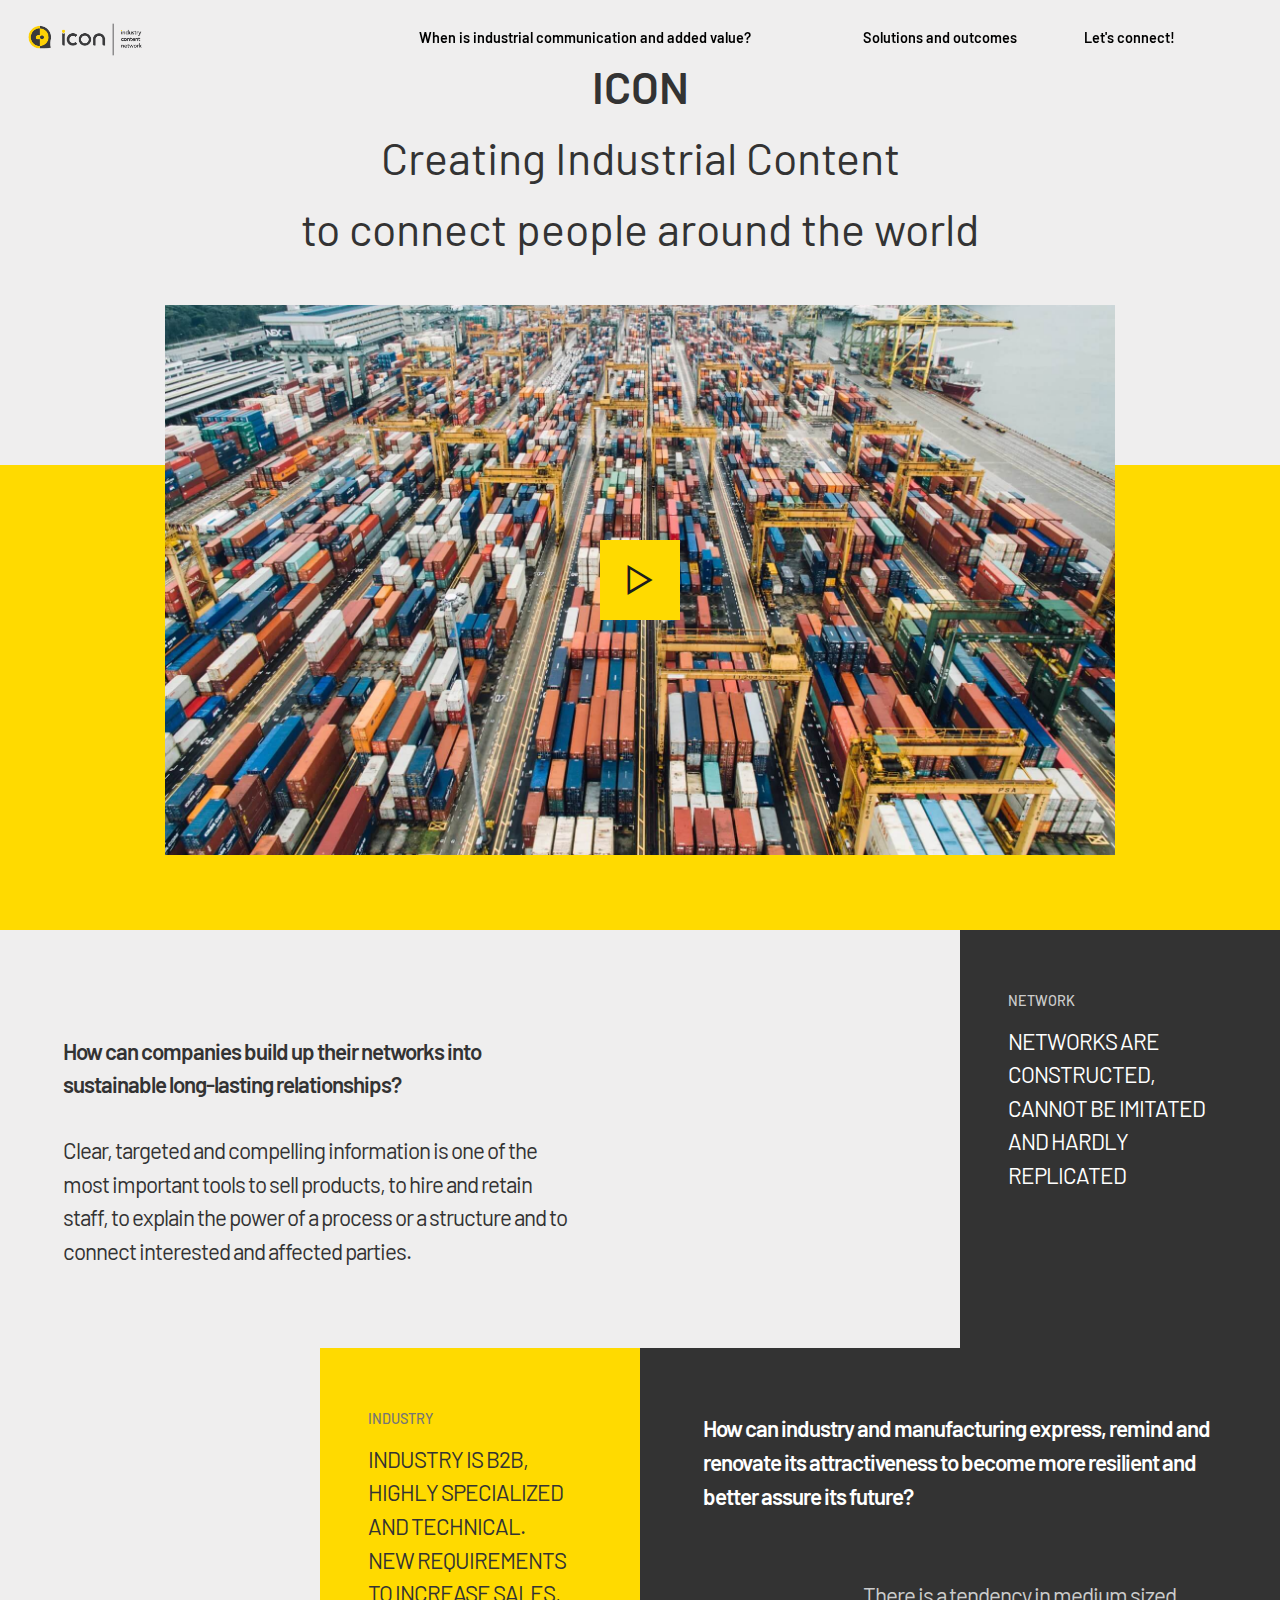
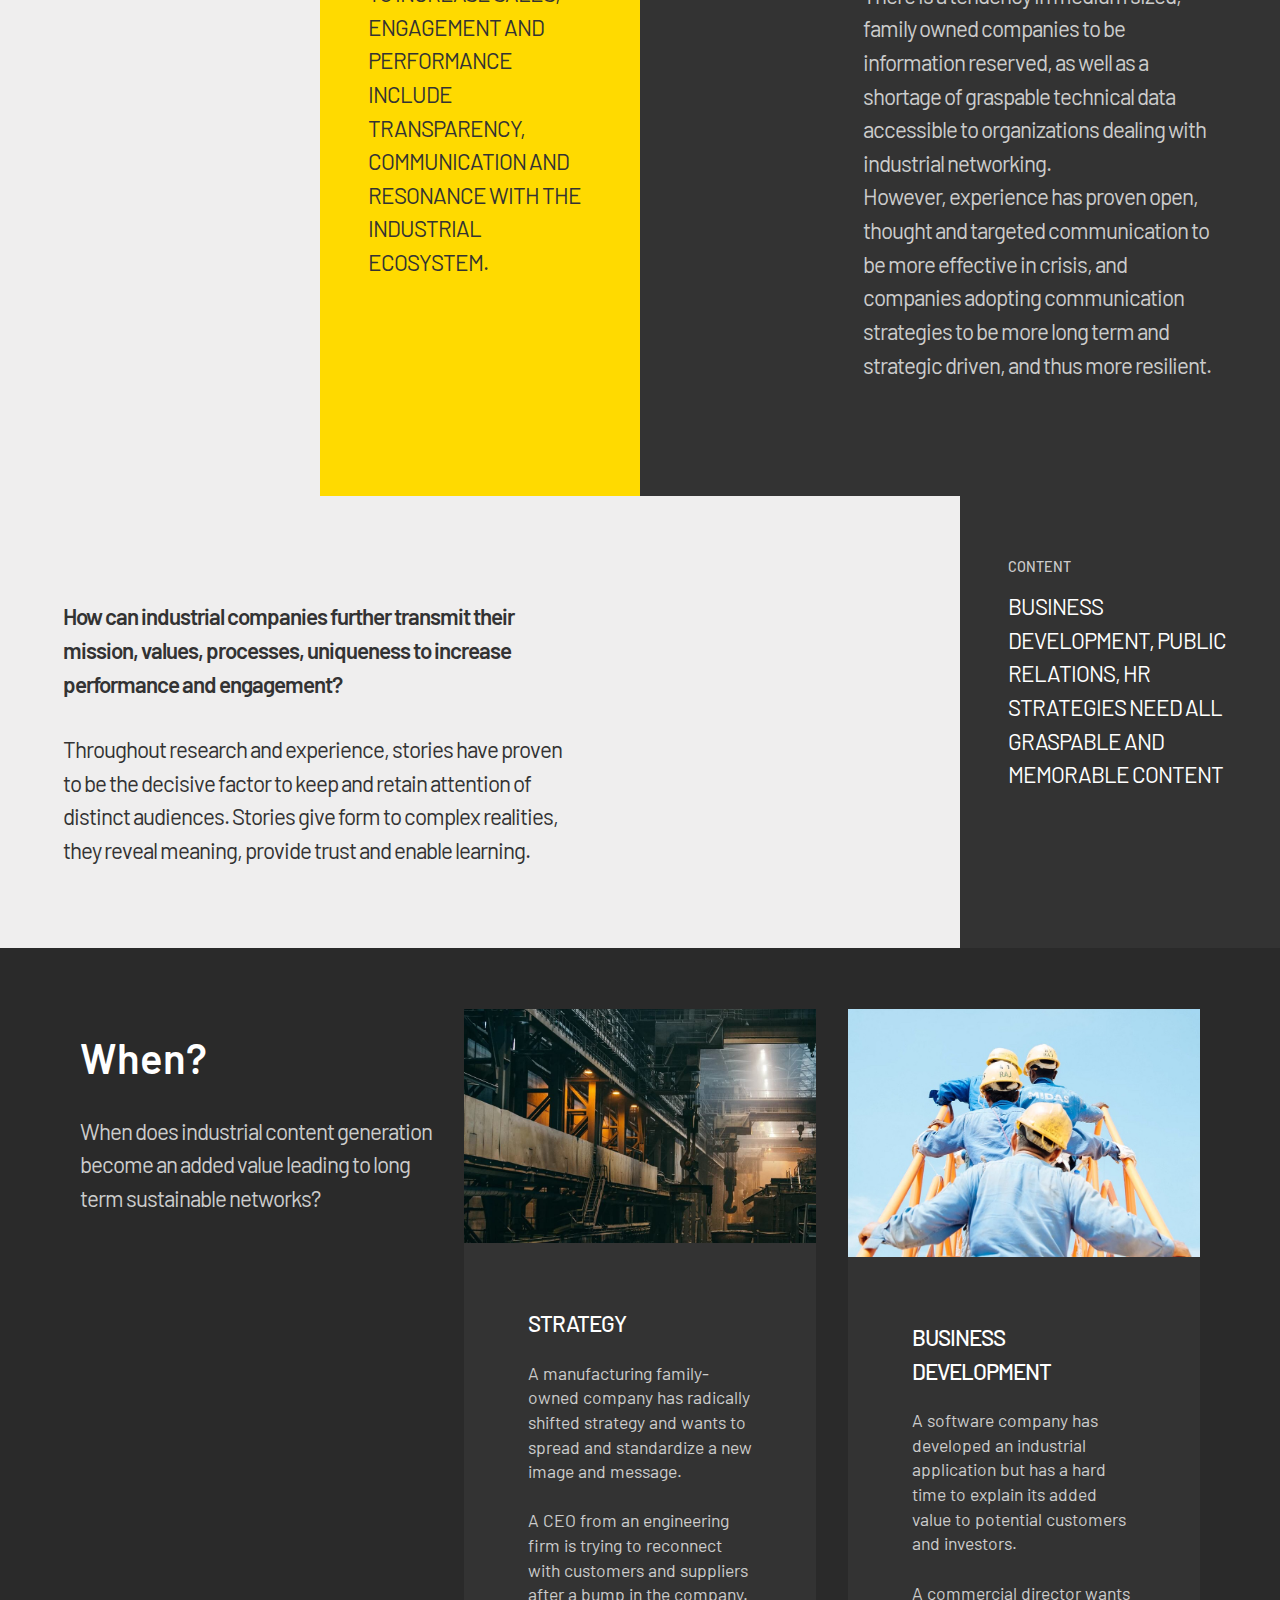
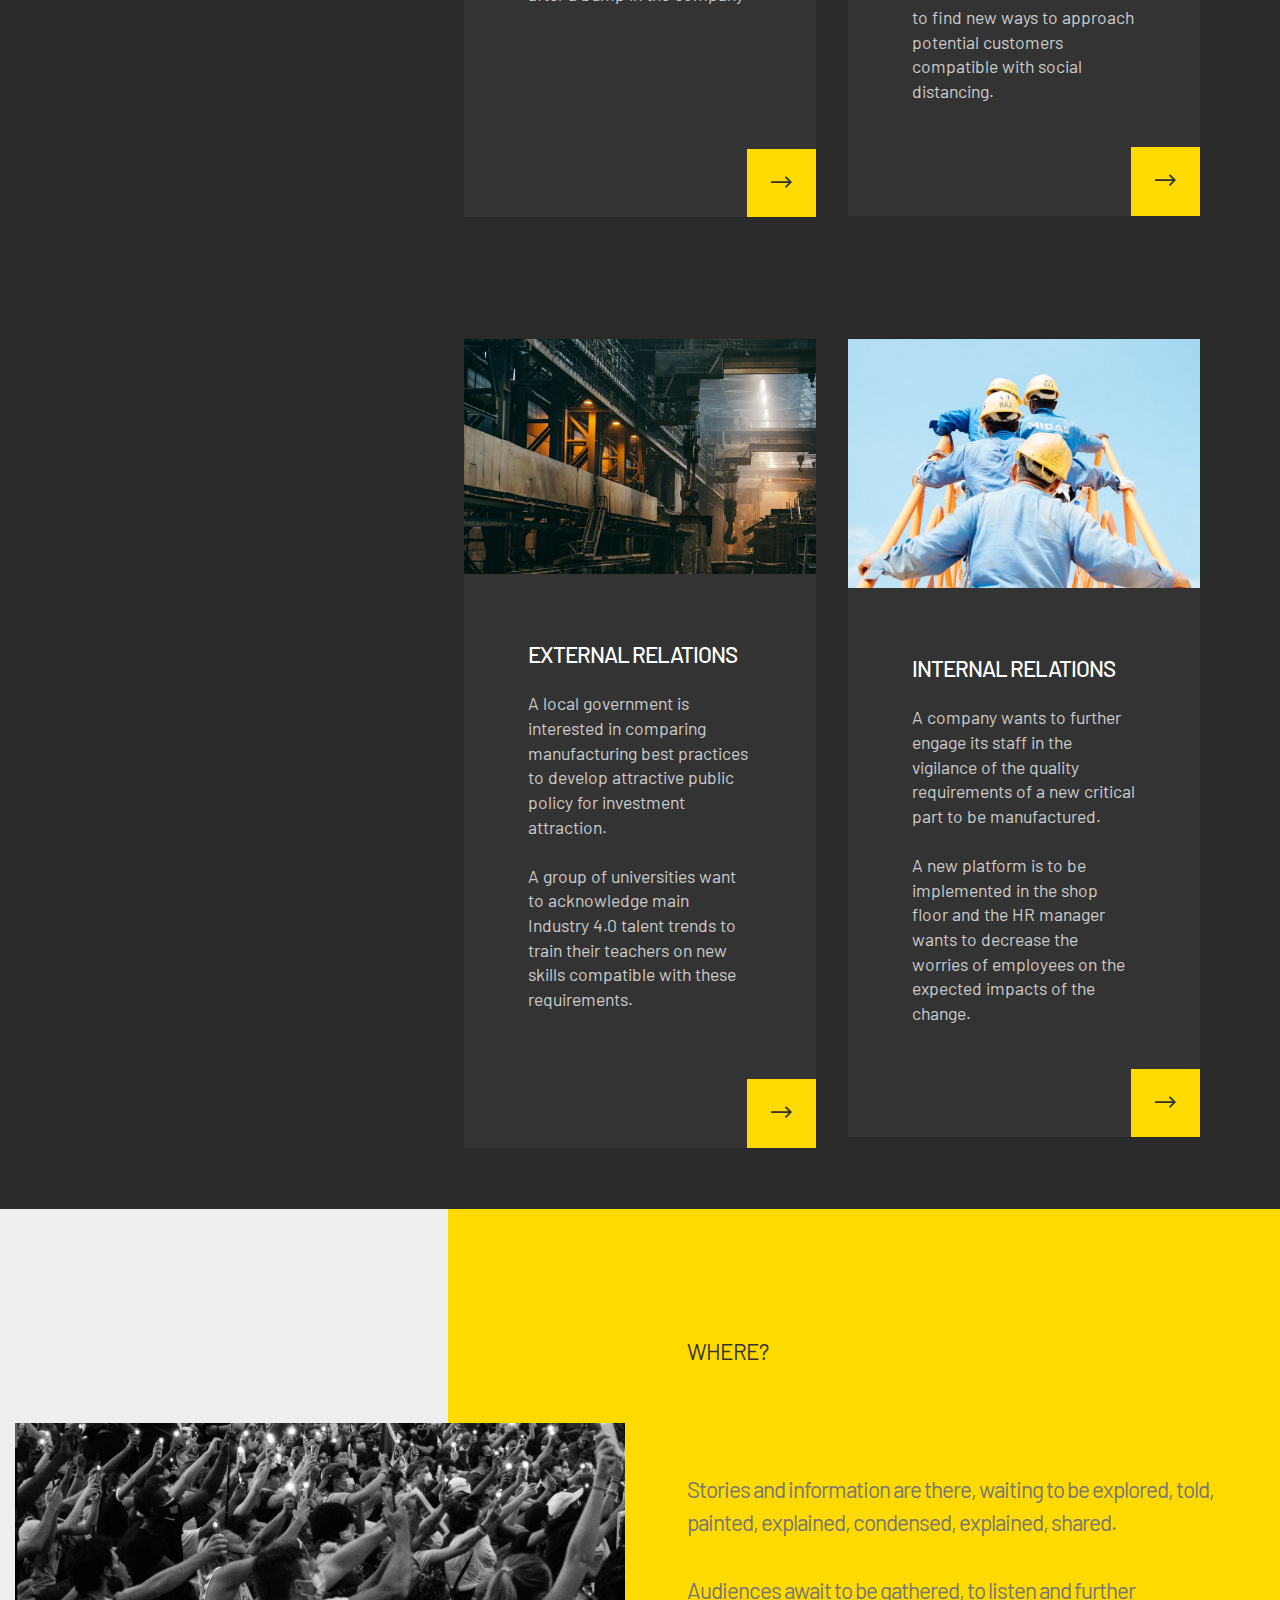
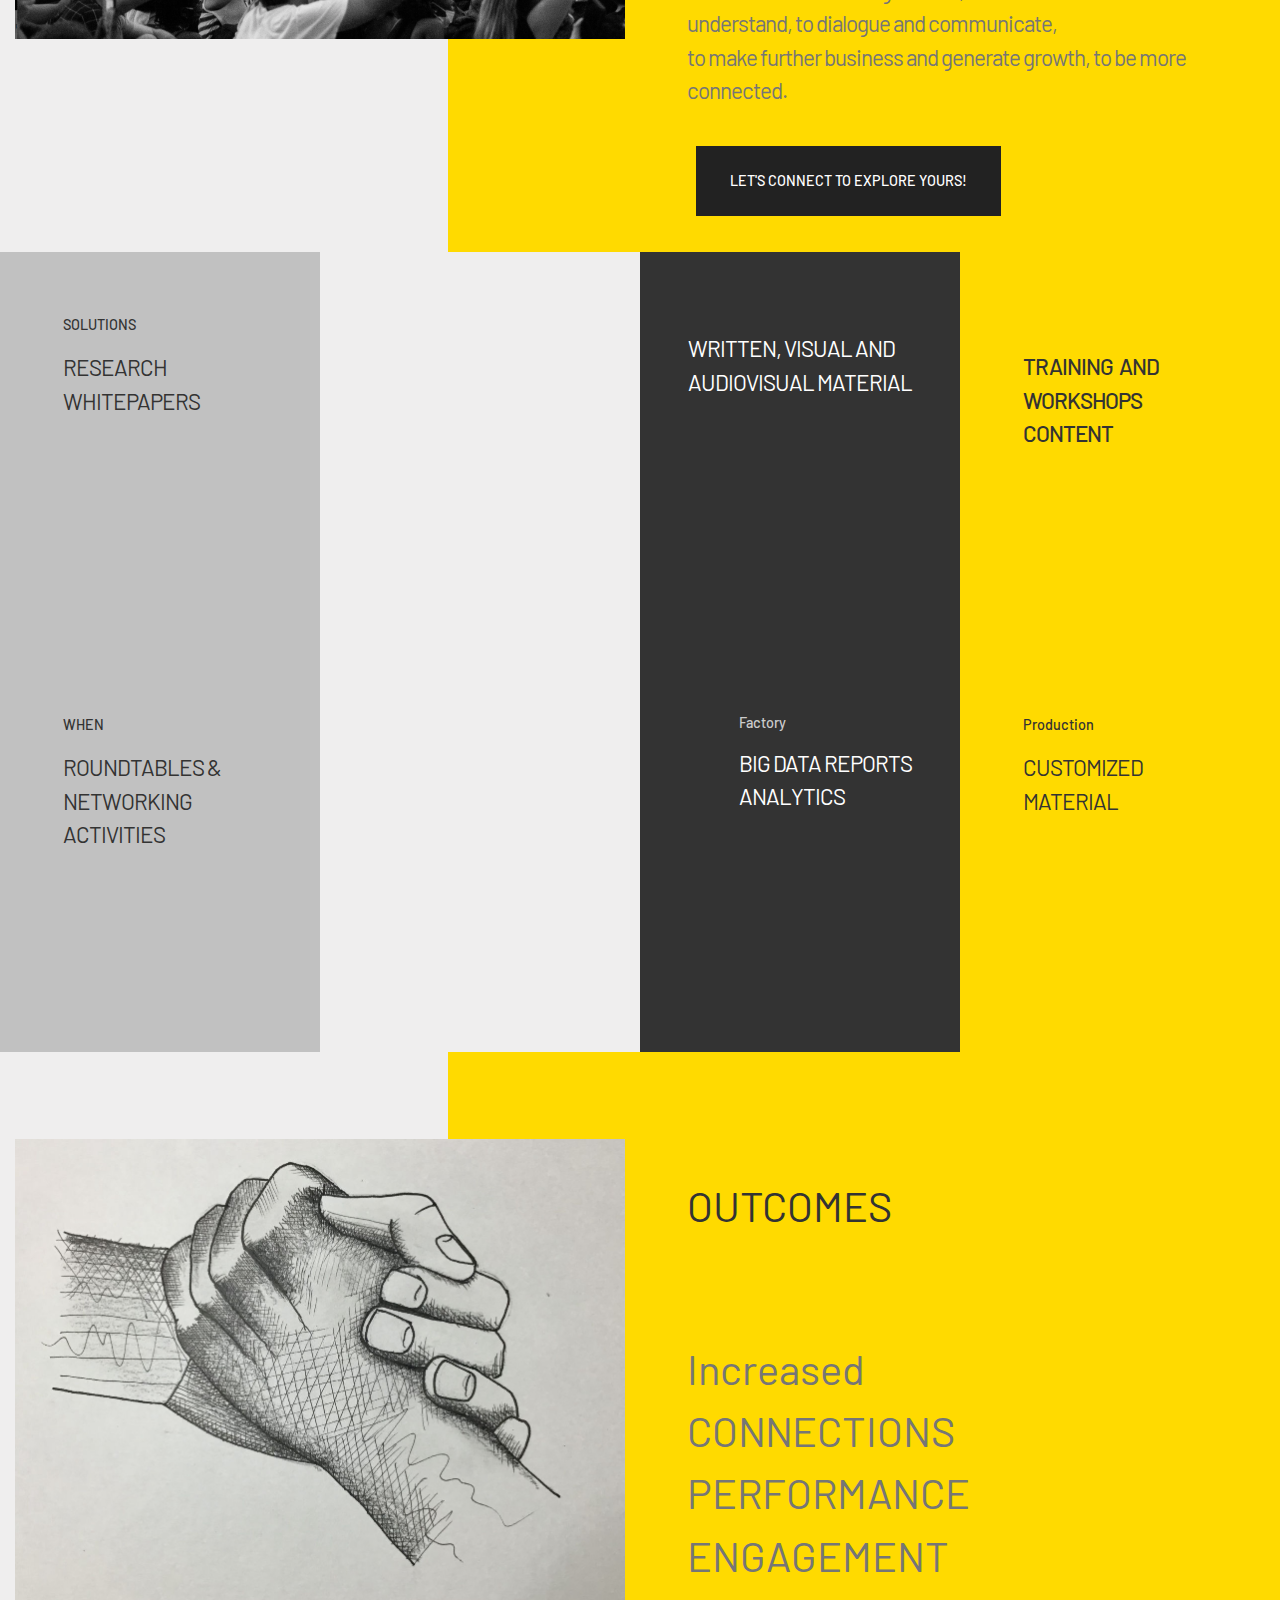
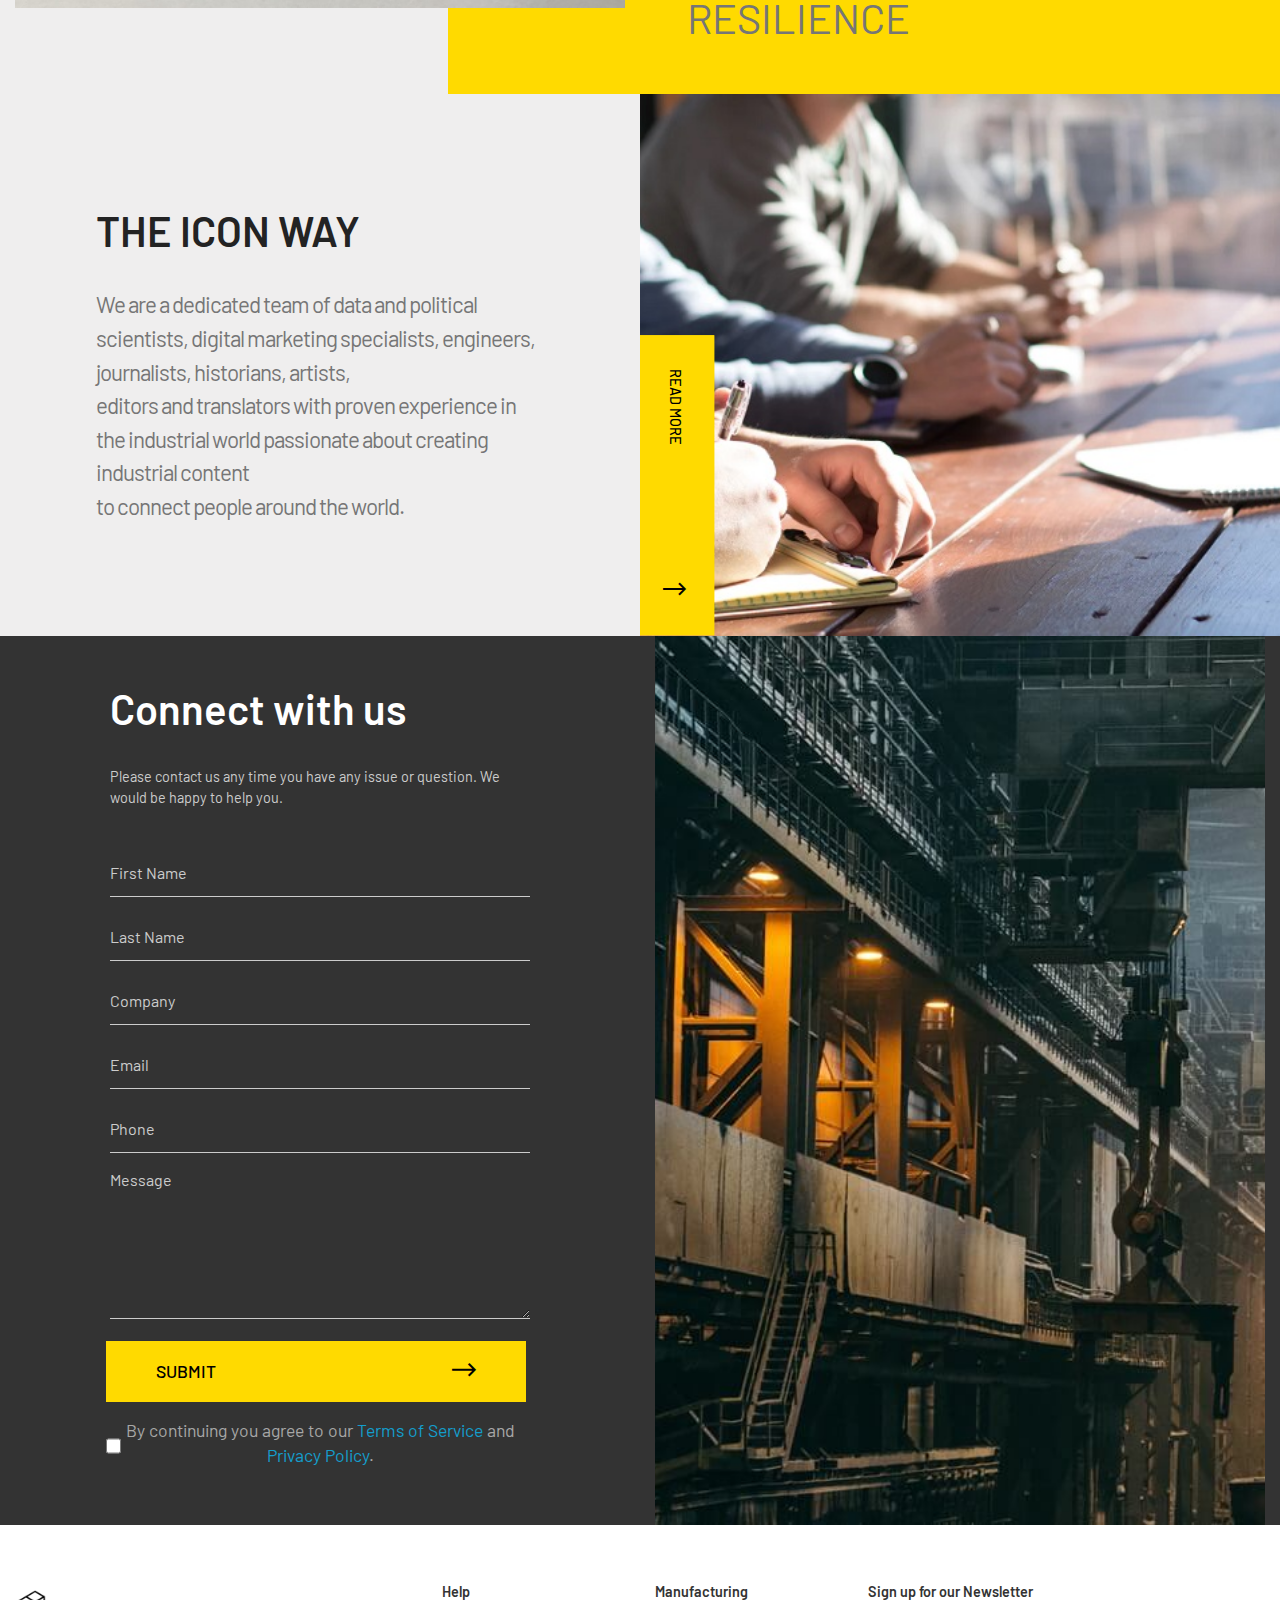
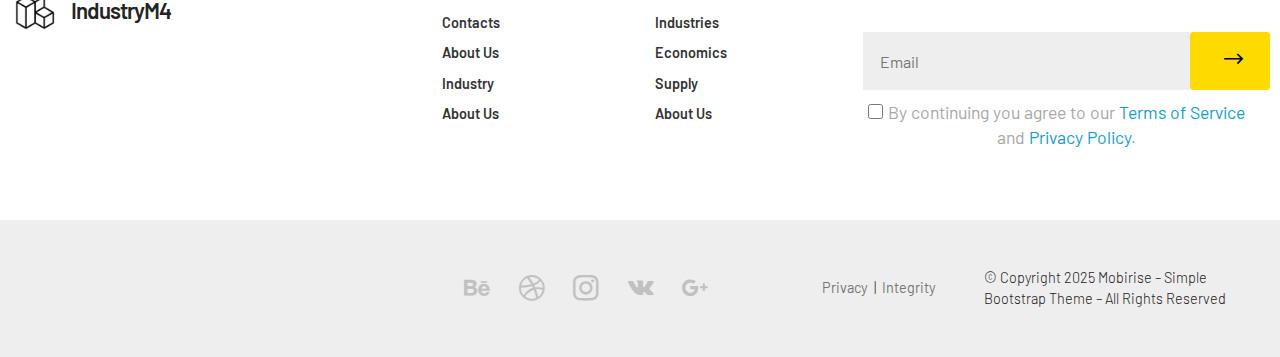
==== commit 8acff71f: "create github pages" ====
--- a/page1.html
+++ b/page1.html
@@ -6,7 +6,7 @@
   <meta http-equiv="X-UA-Compatible" content="IE=edge">
   <meta name="generator" content="Mobirise v5.3.0, mobirise.com">
   <meta name="viewport" content="width=device-width, initial-scale=1, minimum-scale=1">
-  <link rel="shortcut icon" href="assets/images/logo-icon-10-270x96.png" type="image/x-icon">
+  <link rel="shortcut icon" href="assets/images/logotipos-icon-transp-of-288x96.png" type="image/x-icon">
   <meta name="description" content="">
   
   
@@ -32,7 +32,38 @@
 </head>
 <body>
   
-  <section class="video01 cid-sw23SRnPbs" id="video001-4">
+  <section class="menu cid-sw23SYBeKu" once="menu" id="menu01-i">
+
+    
+
+    <nav class="navbar navbar-expand beta-menu navbar-dropdown align-items-center navbar-fixed-top navbar-toggleable-sm bg-color transparent">
+        <button class="navbar-toggler navbar-toggler-right" type="button" data-toggle="collapse" data-target="#navbarSupportedContent" aria-controls="navbarSupportedContent" aria-expanded="false" aria-label="Toggle navigation">
+            <div class="hamburger">
+                <span></span>
+                <span></span>
+                <span></span>
+                <span></span>
+            </div>
+        </button>
+        <div class="menu-logo">
+            <div class="navbar-brand">
+                <span class="navbar-logo">
+                    <a href="#">
+                        <img src="assets/images/logotipos-icon-transp-of-288x96.png" alt="Mobirise" style="height: 3rem;">
+                    </a>
+                </span>
+                
+            </div>
+        </div>
+        <div class="collapse navbar-collapse" id="navbarSupportedContent">
+            <ul class="navbar-nav nav-dropdown nav-right" data-app-modern-menu="true"><li class="nav-item"><a class="nav-link link text-black text-primary display-4" href="index.html#features006-m">When is industrial communication and added value?&nbsp; &nbsp; &nbsp; &nbsp; &nbsp; &nbsp; &nbsp; &nbsp;&nbsp;</a></li><li class="nav-item"><a class="nav-link link text-black text-primary display-4" href="index.html#features006-n">Solutions and outcomes&nbsp;</a></li>
+                <li class="nav-item"><a class="nav-link link text-black text-primary display-4" href="index.html#footer003-2m">Let's connect!&nbsp; &nbsp; &nbsp; &nbsp; &nbsp; &nbsp; &nbsp; &nbsp; &nbsp; &nbsp;</a></li></ul>
+            
+        </div>
+    </nav>
+</section>
+
+<section class="video01 cid-sw23SRnPbs" id="video001-4">
 
     
 
@@ -476,7 +507,7 @@
                 <p class="mbr-text mbr-black align-left pb-4 mbr-regular mbr-light mbr-fonts-style display-4">Please contact us any time you have any issue or question. We would be happy to help you.</p>
 
                 <!---Formbuilder Form--->
-                <form action="https://mobirise.eu/" method="POST" class="mbr-form form-with-styler" data-form-title="Form Name"><input type="hidden" name="email" data-form-email="true" value="Z0e/4JB6WjBy1okFNQQ1wJFD03+XaAi7Ptr1XbML6QN1MO80w2C7TDbc6UW/hfjMJhQWxFb4QHlIewAqBKUMMTtnjS0YESvtZE/f0PUfFw0I7bLnyrXrCD5LRN1wLkRd.WC8zdG1XKx9iMdLlEyOxdCr6s/Or95HZWmd5qJQNbx1J3yQp5nC+VUSsTZzONAckxsJ9GSs4D3KSp6gyJZFfeUkTVE7vSoHyJMiRSETS3CXjohDifRk63SPPKKQNNQAn">
+                <form action="https://mobirise.eu/" method="POST" class="mbr-form form-with-styler" data-form-title="Form Name"><input type="hidden" name="email" data-form-email="true" value="UBjbDh/XfU2XshiIQdtgn1IygJdUlI8Piz/Z03Xl0MHVI52uH1MAya1vbw9/6vaD8mpWYhhvxQKewVapHEr+y3tQiRQds4wvlkpBupME7ObOVTAZm+JIhcJ5GPExF0tv.GequandtLHo5qlAGdBvYVHcM9pSiHKik13n3ZZAUFA10flYiHzpAQYe/SYkmmo5GGx8Eo4KZ6URWXPi+JiANU2t/Xf7FaN49GRoykgI3clbPpc6WxtJ1+HFg6SzLikEH">
                     <div class="form-row">
                         <div hidden="hidden" data-form-alert="" class="alert alert-success col-12">Thanks for filling out
                             the form!</div>
@@ -521,7 +552,7 @@
     </div>
 </section>
 
-<section class="footer2 cid-sw23SXthWt" id="footer003-g" data-rv-view="140">
+<section class="footer2 cid-sw23SXthWt" id="footer003-g" data-rv-view="609">
 
     
 
@@ -629,37 +660,6 @@
             </div>
         </div>
     </div>
-</section>
-
-<section class="menu cid-sw23SYBeKu" once="menu" id="menu01-i">
-
-    
-
-    <nav class="navbar navbar-expand beta-menu navbar-dropdown align-items-center navbar-fixed-top navbar-toggleable-sm bg-color transparent">
-        <button class="navbar-toggler navbar-toggler-right" type="button" data-toggle="collapse" data-target="#navbarSupportedContent" aria-controls="navbarSupportedContent" aria-expanded="false" aria-label="Toggle navigation">
-            <div class="hamburger">
-                <span></span>
-                <span></span>
-                <span></span>
-                <span></span>
-            </div>
-        </button>
-        <div class="menu-logo">
-            <div class="navbar-brand">
-                <span class="navbar-logo">
-                    <a href="#">
-                        <img src="assets/images/logo-icon-10-270x96.png" alt="Mobirise" style="height: 3rem;">
-                    </a>
-                </span>
-                
-            </div>
-        </div>
-        <div class="collapse navbar-collapse" id="navbarSupportedContent">
-            <ul class="navbar-nav nav-dropdown nav-right" data-app-modern-menu="true"><li class="nav-item"><a class="nav-link link text-black text-primary display-4" href="index.html#features006-m">When is industrial communication and added value?&nbsp; &nbsp; &nbsp; &nbsp; &nbsp; &nbsp; &nbsp; &nbsp;&nbsp;</a></li><li class="nav-item"><a class="nav-link link text-black text-primary display-4" href="index.html#features006-n">Solutions and outcomes&nbsp;</a></li>
-                <li class="nav-item"><a class="nav-link link text-black text-primary display-4" href="index.html#footer003-2m">Let's connect!&nbsp; &nbsp; &nbsp; &nbsp; &nbsp; &nbsp; &nbsp; &nbsp; &nbsp; &nbsp;</a></li></ul>
-            
-        </div>
-    </nav>
 </section>
 
 
--- a/assets/mobirise/css/mbr-additional.css
+++ b/assets/mobirise/css/mbr-additional.css
@@ -933,7 +933,7 @@
   right: 0;
   padding: 1.5rem;
   transition: 0.3s;
-  background: #ffda00;
+  background: #333333;
 }
 .cid-sytVD9gTdC .icon:hover {
   padding-right: 1rem;
@@ -1654,125 +1654,116 @@
 .cid-rpSf7csNVB .mbr-text {
   color: #767676;
 }
-.cid-rpSeNsPtbT {
-  padding-top: 60px;
-  padding-bottom: 60px;
+.cid-sz9d4lrxds {
+  padding-top: 75px;
+  padding-bottom: 75px;
   background-color: #efeeee;
 }
-.cid-rpSeNsPtbT img {
-  width: 40px;
-  margin-right: 1rem;
-}
-.cid-rpSeNsPtbT .navbar-brand {
-  display: flex;
-  align-items: center;
-}
-@media (max-width: 1200px) {
-  .cid-rpSeNsPtbT .row {
-    margin: 0 2rem;
-  }
-}
-.cid-rpSeNsPtbT .container {
-  max-width: 1500px;
-}
-.cid-rpSeNsPtbT .form-control,
-.cid-rpSeNsPtbT .field-input {
+.cid-sz9d4lrxds .mbr-overlay {
+  background-color: #ffffff;
+  opacity: 0.4;
+}
+.cid-sz9d4lrxds .form-control,
+.cid-sz9d4lrxds .field-input {
   padding: 0.5rem;
   background-color: #ffffff;
-  border-color: #efeeee;
-  color: #ffffff;
+  border-color: #cccccc;
+  color: #000000;
   transition: 0.4s;
   box-shadow: none;
   outline: none;
 }
-.cid-rpSeNsPtbT .form-control:hover,
-.cid-rpSeNsPtbT .field-input:hover,
-.cid-rpSeNsPtbT .form-control:focus,
-.cid-rpSeNsPtbT .field-input:focus {
-  background-color: #efeeee;
-  border-color: #ffda00;
-  color: #000000;
+.cid-sz9d4lrxds .form-control::-webkit-input-placeholder,
+.cid-sz9d4lrxds .field-input::-webkit-input-placeholder,
+.cid-sz9d4lrxds .form-control::-webkit-input-placeholder,
+.cid-sz9d4lrxds .field-input::-webkit-input-placeholder {
+  color: #c1c1c1;
+}
+.cid-sz9d4lrxds .form-control:-moz-placeholder,
+.cid-sz9d4lrxds .field-input:-moz-placeholder,
+.cid-sz9d4lrxds .form-control:-moz-placeholder,
+.cid-sz9d4lrxds .field-input:-moz-placeholder {
+  color: #c1c1c1;
+}
+.cid-sz9d4lrxds .form-control:hover,
+.cid-sz9d4lrxds .field-input:hover,
+.cid-sz9d4lrxds .form-control:focus,
+.cid-sz9d4lrxds .field-input:focus {
+  background-color: #efefef;
+  border-color: #cccccc;
+  color: #232323;
   box-shadow: none;
   outline: none;
 }
-.cid-rpSeNsPtbT input::-webkit-input-placeholder,
-.cid-rpSeNsPtbT textarea::-webkit-input-placeholder {
-  color: #767676;
-}
-.cid-rpSeNsPtbT input:-moz-placeholder,
-.cid-rpSeNsPtbT textarea:-moz-placeholder {
-  color: #767676;
-}
-.cid-rpSeNsPtbT .jq-selectbox li,
-.cid-rpSeNsPtbT .jq-selectbox li {
+.cid-sz9d4lrxds .form-control:hover::-webkit-input-placeholder,
+.cid-sz9d4lrxds .field-input:hover::-webkit-input-placeholder,
+.cid-sz9d4lrxds .form-control:focus::-webkit-input-placeholder,
+.cid-sz9d4lrxds .field-input:focus::-webkit-input-placeholder,
+.cid-sz9d4lrxds .form-control:hover::-webkit-input-placeholder,
+.cid-sz9d4lrxds .field-input:hover::-webkit-input-placeholder,
+.cid-sz9d4lrxds .form-control:focus::-webkit-input-placeholder,
+.cid-sz9d4lrxds .field-input:focus::-webkit-input-placeholder {
+  color: #c1c1c1;
+}
+.cid-sz9d4lrxds .form-control:hover:-moz-placeholder,
+.cid-sz9d4lrxds .field-input:hover:-moz-placeholder,
+.cid-sz9d4lrxds .form-control:focus:-moz-placeholder,
+.cid-sz9d4lrxds .field-input:focus:-moz-placeholder,
+.cid-sz9d4lrxds .form-control:hover:-moz-placeholder,
+.cid-sz9d4lrxds .field-input:hover:-moz-placeholder,
+.cid-sz9d4lrxds .form-control:focus:-moz-placeholder,
+.cid-sz9d4lrxds .field-input:focus:-moz-placeholder {
+  color: #c1c1c1;
+}
+.cid-sz9d4lrxds .jq-number__spin:hover,
+.cid-sz9d4lrxds .jq-number__spin:focus {
+  background-color: #efefef;
+  border-color: #cccccc;
+  color: #ffffff;
+  box-shadow: none;
+  outline: none;
+}
+.cid-sz9d4lrxds .jq-number__spin {
+  background-color: #ffffff;
+  border-color: #cccccc;
+  color: #000000;
+  transition: 0.4s;
+  box-shadow: none;
+  outline: none;
+}
+.cid-sz9d4lrxds .jq-selectbox li,
+.cid-sz9d4lrxds .jq-selectbox li {
   background-color: #ffffff;
   color: #000000;
 }
-.cid-rpSeNsPtbT .jq-selectbox li:hover,
-.cid-rpSeNsPtbT .jq-selectbox li.selected {
-  background-color: #efeeee;
+.cid-sz9d4lrxds .jq-selectbox li:hover,
+.cid-sz9d4lrxds .jq-selectbox li.selected {
+  background-color: #efefef;
   color: #000000;
 }
-.cid-rpSeNsPtbT .jq-selectbox:hover .jq-selectbox__trigger-arrow {
+.cid-sz9d4lrxds .jq-selectbox:hover .jq-selectbox__trigger-arrow,
+.cid-sz9d4lrxds .jq-number__spin.minus:hover:after,
+.cid-sz9d4lrxds .jq-number__spin.plus:hover:after {
   border-top-color: #ffffff;
-}
-.cid-rpSeNsPtbT .jq-selectbox .jq-selectbox__trigger-arrow {
-  border-top-color: #efeeee;
-}
-.cid-rpSeNsPtbT .btn {
-  width: 80px!important;
-  justify-content: center;
-  padding: 1rem 1rem!important;
-  margin: 0!important;
-  height: 100%;
-}
-.cid-rpSeNsPtbT .btn .mbr-iconfont {
-  font-size: 1.2rem;
-}
-.cid-rpSeNsPtbT input {
-  border-radius: 0;
-  padding: 1rem!important;
-  font-size: 1rem;
-  height: 100%;
-}
-.cid-rpSeNsPtbT .col,
-.cid-rpSeNsPtbT .col-auto {
-  padding: 0;
-}
-.cid-rpSeNsPtbT .form-group {
-  margin-bottom: 0rem;
-}
-.cid-rpSeNsPtbT .items {
-  color: #333333;
-}
-.cid-rpSeNsPtbT .form-title {
-  color: #767676;
-}
-@media (max-width: 992px) {
-  .cid-rpSeNsPtbT .col-md-6,
-  .cid-rpSeNsPtbT .navbar-brand {
-    margin-bottom: 2rem;
-  }
-}
-@media (max-width: 767px) {
-  .cid-rpSeNsPtbT .navbar-brand {
-    justify-content: center;
-  }
-  .cid-rpSeNsPtbT .row {
-    margin: 0;
-  }
-}
-.cid-rpSeNsPtbT SPAN {
-  text-align: left;
-  color: #767676;
-}
-.cid-syyFEMdWvX {
-  padding-top: 30px;
-  padding-bottom: 30px;
-  background-color: #efeeee;
-}
-.cid-syyFEMdWvX .media-container-row .mbr-text {
-  color: #333333;
+  border-bottom-color: #ffffff;
+}
+.cid-sz9d4lrxds .jq-selectbox .jq-selectbox__trigger-arrow,
+.cid-sz9d4lrxds .jq-number__spin.minus:after,
+.cid-sz9d4lrxds .jq-number__spin.plus:after {
+  border-top-color: #efefef;
+  border-bottom-color: #efefef;
+}
+.cid-sz9d4lrxds input::-webkit-clear-button {
+  display: none;
+}
+.cid-sz9d4lrxds input::-webkit-inner-spin-button {
+  display: none;
+}
+.cid-sz9d4lrxds input::-webkit-outer-spin-button {
+  display: none;
+}
+.cid-sz9d4lrxds input::-webkit-calendar-picker-indicator {
+  display: none;
 }
 .cid-rwG64JC5c0 .navbar {
   background: #efeeee;
@@ -2037,7 +2028,7 @@
 }
 @media (min-width: 992px) {
   .cid-rwG64JC5c0 .collapsed:not(.navbar-short) .navbar-collapse {
-    max-height: 94.375vh;
+    max-height: 88.75vh;
   }
 }
 .cid-rwG64JC5c0 .collapsed button.navbar-toggler {
@@ -2219,135 +2210,13 @@
     margin-left: 5rem;
   }
 }
-.cid-sz9d4lrxds {
-  padding-top: 75px;
-  padding-bottom: 75px;
-  background-color: #ffffff;
-}
-.cid-sz9d4lrxds .mbr-overlay {
-  background-color: #ffffff;
-  opacity: 0.4;
-}
-.cid-sz9gM2EufB {
-  padding-top: 60px;
-  padding-bottom: 60px;
+.cid-syyFEMdWvX {
+  padding-top: 30px;
+  padding-bottom: 30px;
   background-color: #efeeee;
 }
-.cid-sz9gM2EufB img {
-  width: 40px;
-  margin-right: 1rem;
-}
-.cid-sz9gM2EufB .navbar-brand {
-  display: flex;
-  align-items: center;
-}
-@media (max-width: 1200px) {
-  .cid-sz9gM2EufB .row {
-    margin: 0 2rem;
-  }
-}
-.cid-sz9gM2EufB .container {
-  max-width: 1500px;
-}
-.cid-sz9gM2EufB .form-control,
-.cid-sz9gM2EufB .field-input {
-  padding: 0.5rem;
-  background-color: #ffffff;
-  border-color: #efeeee;
-  color: #ffffff;
-  transition: 0.4s;
-  box-shadow: none;
-  outline: none;
-}
-.cid-sz9gM2EufB .form-control:hover,
-.cid-sz9gM2EufB .field-input:hover,
-.cid-sz9gM2EufB .form-control:focus,
-.cid-sz9gM2EufB .field-input:focus {
-  background-color: #efeeee;
-  border-color: #ffda00;
-  color: #000000;
-  box-shadow: none;
-  outline: none;
-}
-.cid-sz9gM2EufB input::-webkit-input-placeholder,
-.cid-sz9gM2EufB textarea::-webkit-input-placeholder {
-  color: #767676;
-}
-.cid-sz9gM2EufB input:-moz-placeholder,
-.cid-sz9gM2EufB textarea:-moz-placeholder {
-  color: #767676;
-}
-.cid-sz9gM2EufB .jq-selectbox li,
-.cid-sz9gM2EufB .jq-selectbox li {
-  background-color: #ffffff;
-  color: #000000;
-}
-.cid-sz9gM2EufB .jq-selectbox li:hover,
-.cid-sz9gM2EufB .jq-selectbox li.selected {
-  background-color: #efeeee;
-  color: #000000;
-}
-.cid-sz9gM2EufB .jq-selectbox:hover .jq-selectbox__trigger-arrow {
-  border-top-color: #ffffff;
-}
-.cid-sz9gM2EufB .jq-selectbox .jq-selectbox__trigger-arrow {
-  border-top-color: #efeeee;
-}
-.cid-sz9gM2EufB .btn {
-  width: 80px!important;
-  justify-content: center;
-  padding: 1rem 1rem!important;
-  margin: 0!important;
-  height: 100%;
-}
-.cid-sz9gM2EufB .btn .mbr-iconfont {
-  font-size: 1.2rem;
-}
-.cid-sz9gM2EufB input {
-  border-radius: 0;
-  padding: 1rem!important;
-  font-size: 1rem;
-  height: 100%;
-}
-.cid-sz9gM2EufB .col,
-.cid-sz9gM2EufB .col-auto {
-  padding: 0;
-}
-.cid-sz9gM2EufB .form-group {
-  margin-bottom: 0rem;
-}
-.cid-sz9gM2EufB .items {
+.cid-syyFEMdWvX .media-container-row .mbr-text {
   color: #333333;
-}
-.cid-sz9gM2EufB .form-title {
-  color: #767676;
-}
-@media (max-width: 992px) {
-  .cid-sz9gM2EufB .col-md-6,
-  .cid-sz9gM2EufB .navbar-brand {
-    margin-bottom: 2rem;
-  }
-}
-@media (max-width: 767px) {
-  .cid-sz9gM2EufB .navbar-brand {
-    justify-content: center;
-  }
-  .cid-sz9gM2EufB .row {
-    margin: 0;
-  }
-}
-.cid-sz9gM2EufB SPAN {
-  text-align: left;
-  color: #767676;
-}
-.cid-sz9dLcyeT5 {
-  padding-top: 75px;
-  padding-bottom: 75px;
-  background-color: #ffffff;
-}
-.cid-sz9dLcyeT5 .mbr-overlay {
-  background-color: #ffffff;
-  opacity: 0.4;
 }
 .cid-sz9iOXnUQ0.popup-builder {
   background-color: #ffffff;
@@ -4468,7 +4337,7 @@
 }
 @media (min-width: 992px) {
   .cid-sw23SYBeKu .collapsed:not(.navbar-short) .navbar-collapse {
-    max-height: 94.375vh;
+    max-height: 88.75vh;
   }
 }
 .cid-sw23SYBeKu .collapsed button.navbar-toggler {
@@ -5691,7 +5560,7 @@
 }
 @media (min-width: 992px) {
   .cid-rwG46vRkNS .collapsed:not(.navbar-short) .navbar-collapse {
-    max-height: 94.375vh;
+    max-height: 88.75vh;
   }
 }
 .cid-rwG46vRkNS .collapsed button.navbar-toggler {
@@ -7338,7 +7207,7 @@
 }
 @media (min-width: 992px) {
   .cid-rwG64JC5c0 .collapsed:not(.navbar-short) .navbar-collapse {
-    max-height: 94.375vh;
+    max-height: 88.75vh;
   }
 }
 .cid-rwG64JC5c0 .collapsed button.navbar-toggler {
@@ -8948,7 +8817,7 @@
 }
 @media (min-width: 992px) {
   .cid-syyUbuzzcA .collapsed:not(.navbar-short) .navbar-collapse {
-    max-height: 94.375vh;
+    max-height: 88.75vh;
   }
 }
 .cid-syyUbuzzcA .collapsed button.navbar-toggler {
--- a/assets/mobirise/css/mbr-additional.css
+++ b/assets/mobirise/css/mbr-additional.css
@@ -933,7 +933,7 @@
   right: 0;
   padding: 1.5rem;
   transition: 0.3s;
-  background: #ffda00;
+  background: #333333;
 }
 .cid-sytVD9gTdC .icon:hover {
   padding-right: 1rem;
@@ -1654,125 +1654,116 @@
 .cid-rpSf7csNVB .mbr-text {
   color: #767676;
 }
-.cid-rpSeNsPtbT {
-  padding-top: 60px;
-  padding-bottom: 60px;
+.cid-sz9d4lrxds {
+  padding-top: 75px;
+  padding-bottom: 75px;
   background-color: #efeeee;
 }
-.cid-rpSeNsPtbT img {
-  width: 40px;
-  margin-right: 1rem;
-}
-.cid-rpSeNsPtbT .navbar-brand {
-  display: flex;
-  align-items: center;
-}
-@media (max-width: 1200px) {
-  .cid-rpSeNsPtbT .row {
-    margin: 0 2rem;
-  }
-}
-.cid-rpSeNsPtbT .container {
-  max-width: 1500px;
-}
-.cid-rpSeNsPtbT .form-control,
-.cid-rpSeNsPtbT .field-input {
+.cid-sz9d4lrxds .mbr-overlay {
+  background-color: #ffffff;
+  opacity: 0.4;
+}
+.cid-sz9d4lrxds .form-control,
+.cid-sz9d4lrxds .field-input {
   padding: 0.5rem;
   background-color: #ffffff;
-  border-color: #efeeee;
-  color: #ffffff;
+  border-color: #cccccc;
+  color: #000000;
   transition: 0.4s;
   box-shadow: none;
   outline: none;
 }
-.cid-rpSeNsPtbT .form-control:hover,
-.cid-rpSeNsPtbT .field-input:hover,
-.cid-rpSeNsPtbT .form-control:focus,
-.cid-rpSeNsPtbT .field-input:focus {
-  background-color: #efeeee;
-  border-color: #ffda00;
-  color: #000000;
+.cid-sz9d4lrxds .form-control::-webkit-input-placeholder,
+.cid-sz9d4lrxds .field-input::-webkit-input-placeholder,
+.cid-sz9d4lrxds .form-control::-webkit-input-placeholder,
+.cid-sz9d4lrxds .field-input::-webkit-input-placeholder {
+  color: #c1c1c1;
+}
+.cid-sz9d4lrxds .form-control:-moz-placeholder,
+.cid-sz9d4lrxds .field-input:-moz-placeholder,
+.cid-sz9d4lrxds .form-control:-moz-placeholder,
+.cid-sz9d4lrxds .field-input:-moz-placeholder {
+  color: #c1c1c1;
+}
+.cid-sz9d4lrxds .form-control:hover,
+.cid-sz9d4lrxds .field-input:hover,
+.cid-sz9d4lrxds .form-control:focus,
+.cid-sz9d4lrxds .field-input:focus {
+  background-color: #efefef;
+  border-color: #cccccc;
+  color: #232323;
   box-shadow: none;
   outline: none;
 }
-.cid-rpSeNsPtbT input::-webkit-input-placeholder,
-.cid-rpSeNsPtbT textarea::-webkit-input-placeholder {
-  color: #767676;
-}
-.cid-rpSeNsPtbT input:-moz-placeholder,
-.cid-rpSeNsPtbT textarea:-moz-placeholder {
-  color: #767676;
-}
-.cid-rpSeNsPtbT .jq-selectbox li,
-.cid-rpSeNsPtbT .jq-selectbox li {
+.cid-sz9d4lrxds .form-control:hover::-webkit-input-placeholder,
+.cid-sz9d4lrxds .field-input:hover::-webkit-input-placeholder,
+.cid-sz9d4lrxds .form-control:focus::-webkit-input-placeholder,
+.cid-sz9d4lrxds .field-input:focus::-webkit-input-placeholder,
+.cid-sz9d4lrxds .form-control:hover::-webkit-input-placeholder,
+.cid-sz9d4lrxds .field-input:hover::-webkit-input-placeholder,
+.cid-sz9d4lrxds .form-control:focus::-webkit-input-placeholder,
+.cid-sz9d4lrxds .field-input:focus::-webkit-input-placeholder {
+  color: #c1c1c1;
+}
+.cid-sz9d4lrxds .form-control:hover:-moz-placeholder,
+.cid-sz9d4lrxds .field-input:hover:-moz-placeholder,
+.cid-sz9d4lrxds .form-control:focus:-moz-placeholder,
+.cid-sz9d4lrxds .field-input:focus:-moz-placeholder,
+.cid-sz9d4lrxds .form-control:hover:-moz-placeholder,
+.cid-sz9d4lrxds .field-input:hover:-moz-placeholder,
+.cid-sz9d4lrxds .form-control:focus:-moz-placeholder,
+.cid-sz9d4lrxds .field-input:focus:-moz-placeholder {
+  color: #c1c1c1;
+}
+.cid-sz9d4lrxds .jq-number__spin:hover,
+.cid-sz9d4lrxds .jq-number__spin:focus {
+  background-color: #efefef;
+  border-color: #cccccc;
+  color: #ffffff;
+  box-shadow: none;
+  outline: none;
+}
+.cid-sz9d4lrxds .jq-number__spin {
+  background-color: #ffffff;
+  border-color: #cccccc;
+  color: #000000;
+  transition: 0.4s;
+  box-shadow: none;
+  outline: none;
+}
+.cid-sz9d4lrxds .jq-selectbox li,
+.cid-sz9d4lrxds .jq-selectbox li {
   background-color: #ffffff;
   color: #000000;
 }
-.cid-rpSeNsPtbT .jq-selectbox li:hover,
-.cid-rpSeNsPtbT .jq-selectbox li.selected {
-  background-color: #efeeee;
+.cid-sz9d4lrxds .jq-selectbox li:hover,
+.cid-sz9d4lrxds .jq-selectbox li.selected {
+  background-color: #efefef;
   color: #000000;
 }
-.cid-rpSeNsPtbT .jq-selectbox:hover .jq-selectbox__trigger-arrow {
+.cid-sz9d4lrxds .jq-selectbox:hover .jq-selectbox__trigger-arrow,
+.cid-sz9d4lrxds .jq-number__spin.minus:hover:after,
+.cid-sz9d4lrxds .jq-number__spin.plus:hover:after {
   border-top-color: #ffffff;
-}
-.cid-rpSeNsPtbT .jq-selectbox .jq-selectbox__trigger-arrow {
-  border-top-color: #efeeee;
-}
-.cid-rpSeNsPtbT .btn {
-  width: 80px!important;
-  justify-content: center;
-  padding: 1rem 1rem!important;
-  margin: 0!important;
-  height: 100%;
-}
-.cid-rpSeNsPtbT .btn .mbr-iconfont {
-  font-size: 1.2rem;
-}
-.cid-rpSeNsPtbT input {
-  border-radius: 0;
-  padding: 1rem!important;
-  font-size: 1rem;
-  height: 100%;
-}
-.cid-rpSeNsPtbT .col,
-.cid-rpSeNsPtbT .col-auto {
-  padding: 0;
-}
-.cid-rpSeNsPtbT .form-group {
-  margin-bottom: 0rem;
-}
-.cid-rpSeNsPtbT .items {
-  color: #333333;
-}
-.cid-rpSeNsPtbT .form-title {
-  color: #767676;
-}
-@media (max-width: 992px) {
-  .cid-rpSeNsPtbT .col-md-6,
-  .cid-rpSeNsPtbT .navbar-brand {
-    margin-bottom: 2rem;
-  }
-}
-@media (max-width: 767px) {
-  .cid-rpSeNsPtbT .navbar-brand {
-    justify-content: center;
-  }
-  .cid-rpSeNsPtbT .row {
-    margin: 0;
-  }
-}
-.cid-rpSeNsPtbT SPAN {
-  text-align: left;
-  color: #767676;
-}
-.cid-syyFEMdWvX {
-  padding-top: 30px;
-  padding-bottom: 30px;
-  background-color: #efeeee;
-}
-.cid-syyFEMdWvX .media-container-row .mbr-text {
-  color: #333333;
+  border-bottom-color: #ffffff;
+}
+.cid-sz9d4lrxds .jq-selectbox .jq-selectbox__trigger-arrow,
+.cid-sz9d4lrxds .jq-number__spin.minus:after,
+.cid-sz9d4lrxds .jq-number__spin.plus:after {
+  border-top-color: #efefef;
+  border-bottom-color: #efefef;
+}
+.cid-sz9d4lrxds input::-webkit-clear-button {
+  display: none;
+}
+.cid-sz9d4lrxds input::-webkit-inner-spin-button {
+  display: none;
+}
+.cid-sz9d4lrxds input::-webkit-outer-spin-button {
+  display: none;
+}
+.cid-sz9d4lrxds input::-webkit-calendar-picker-indicator {
+  display: none;
 }
 .cid-rwG64JC5c0 .navbar {
   background: #efeeee;
@@ -2037,7 +2028,7 @@
 }
 @media (min-width: 992px) {
   .cid-rwG64JC5c0 .collapsed:not(.navbar-short) .navbar-collapse {
-    max-height: 94.375vh;
+    max-height: 88.75vh;
   }
 }
 .cid-rwG64JC5c0 .collapsed button.navbar-toggler {
@@ -2219,135 +2210,13 @@
     margin-left: 5rem;
   }
 }
-.cid-sz9d4lrxds {
-  padding-top: 75px;
-  padding-bottom: 75px;
-  background-color: #ffffff;
-}
-.cid-sz9d4lrxds .mbr-overlay {
-  background-color: #ffffff;
-  opacity: 0.4;
-}
-.cid-sz9gM2EufB {
-  padding-top: 60px;
-  padding-bottom: 60px;
+.cid-syyFEMdWvX {
+  padding-top: 30px;
+  padding-bottom: 30px;
   background-color: #efeeee;
 }
-.cid-sz9gM2EufB img {
-  width: 40px;
-  margin-right: 1rem;
-}
-.cid-sz9gM2EufB .navbar-brand {
-  display: flex;
-  align-items: center;
-}
-@media (max-width: 1200px) {
-  .cid-sz9gM2EufB .row {
-    margin: 0 2rem;
-  }
-}
-.cid-sz9gM2EufB .container {
-  max-width: 1500px;
-}
-.cid-sz9gM2EufB .form-control,
-.cid-sz9gM2EufB .field-input {
-  padding: 0.5rem;
-  background-color: #ffffff;
-  border-color: #efeeee;
-  color: #ffffff;
-  transition: 0.4s;
-  box-shadow: none;
-  outline: none;
-}
-.cid-sz9gM2EufB .form-control:hover,
-.cid-sz9gM2EufB .field-input:hover,
-.cid-sz9gM2EufB .form-control:focus,
-.cid-sz9gM2EufB .field-input:focus {
-  background-color: #efeeee;
-  border-color: #ffda00;
-  color: #000000;
-  box-shadow: none;
-  outline: none;
-}
-.cid-sz9gM2EufB input::-webkit-input-placeholder,
-.cid-sz9gM2EufB textarea::-webkit-input-placeholder {
-  color: #767676;
-}
-.cid-sz9gM2EufB input:-moz-placeholder,
-.cid-sz9gM2EufB textarea:-moz-placeholder {
-  color: #767676;
-}
-.cid-sz9gM2EufB .jq-selectbox li,
-.cid-sz9gM2EufB .jq-selectbox li {
-  background-color: #ffffff;
-  color: #000000;
-}
-.cid-sz9gM2EufB .jq-selectbox li:hover,
-.cid-sz9gM2EufB .jq-selectbox li.selected {
-  background-color: #efeeee;
-  color: #000000;
-}
-.cid-sz9gM2EufB .jq-selectbox:hover .jq-selectbox__trigger-arrow {
-  border-top-color: #ffffff;
-}
-.cid-sz9gM2EufB .jq-selectbox .jq-selectbox__trigger-arrow {
-  border-top-color: #efeeee;
-}
-.cid-sz9gM2EufB .btn {
-  width: 80px!important;
-  justify-content: center;
-  padding: 1rem 1rem!important;
-  margin: 0!important;
-  height: 100%;
-}
-.cid-sz9gM2EufB .btn .mbr-iconfont {
-  font-size: 1.2rem;
-}
-.cid-sz9gM2EufB input {
-  border-radius: 0;
-  padding: 1rem!important;
-  font-size: 1rem;
-  height: 100%;
-}
-.cid-sz9gM2EufB .col,
-.cid-sz9gM2EufB .col-auto {
-  padding: 0;
-}
-.cid-sz9gM2EufB .form-group {
-  margin-bottom: 0rem;
-}
-.cid-sz9gM2EufB .items {
+.cid-syyFEMdWvX .media-container-row .mbr-text {
   color: #333333;
-}
-.cid-sz9gM2EufB .form-title {
-  color: #767676;
-}
-@media (max-width: 992px) {
-  .cid-sz9gM2EufB .col-md-6,
-  .cid-sz9gM2EufB .navbar-brand {
-    margin-bottom: 2rem;
-  }
-}
-@media (max-width: 767px) {
-  .cid-sz9gM2EufB .navbar-brand {
-    justify-content: center;
-  }
-  .cid-sz9gM2EufB .row {
-    margin: 0;
-  }
-}
-.cid-sz9gM2EufB SPAN {
-  text-align: left;
-  color: #767676;
-}
-.cid-sz9dLcyeT5 {
-  padding-top: 75px;
-  padding-bottom: 75px;
-  background-color: #ffffff;
-}
-.cid-sz9dLcyeT5 .mbr-overlay {
-  background-color: #ffffff;
-  opacity: 0.4;
 }
 .cid-sz9iOXnUQ0.popup-builder {
   background-color: #ffffff;
@@ -4468,7 +4337,7 @@
 }
 @media (min-width: 992px) {
   .cid-sw23SYBeKu .collapsed:not(.navbar-short) .navbar-collapse {
-    max-height: 94.375vh;
+    max-height: 88.75vh;
   }
 }
 .cid-sw23SYBeKu .collapsed button.navbar-toggler {
@@ -5691,7 +5560,7 @@
 }
 @media (min-width: 992px) {
   .cid-rwG46vRkNS .collapsed:not(.navbar-short) .navbar-collapse {
-    max-height: 94.375vh;
+    max-height: 88.75vh;
   }
 }
 .cid-rwG46vRkNS .collapsed button.navbar-toggler {
@@ -7338,7 +7207,7 @@
 }
 @media (min-width: 992px) {
   .cid-rwG64JC5c0 .collapsed:not(.navbar-short) .navbar-collapse {
-    max-height: 94.375vh;
+    max-height: 88.75vh;
   }
 }
 .cid-rwG64JC5c0 .collapsed button.navbar-toggler {
@@ -8948,7 +8817,7 @@
 }
 @media (min-width: 992px) {
   .cid-syyUbuzzcA .collapsed:not(.navbar-short) .navbar-collapse {
-    max-height: 94.375vh;
+    max-height: 88.75vh;
   }
 }
 .cid-syyUbuzzcA .collapsed button.navbar-toggler {
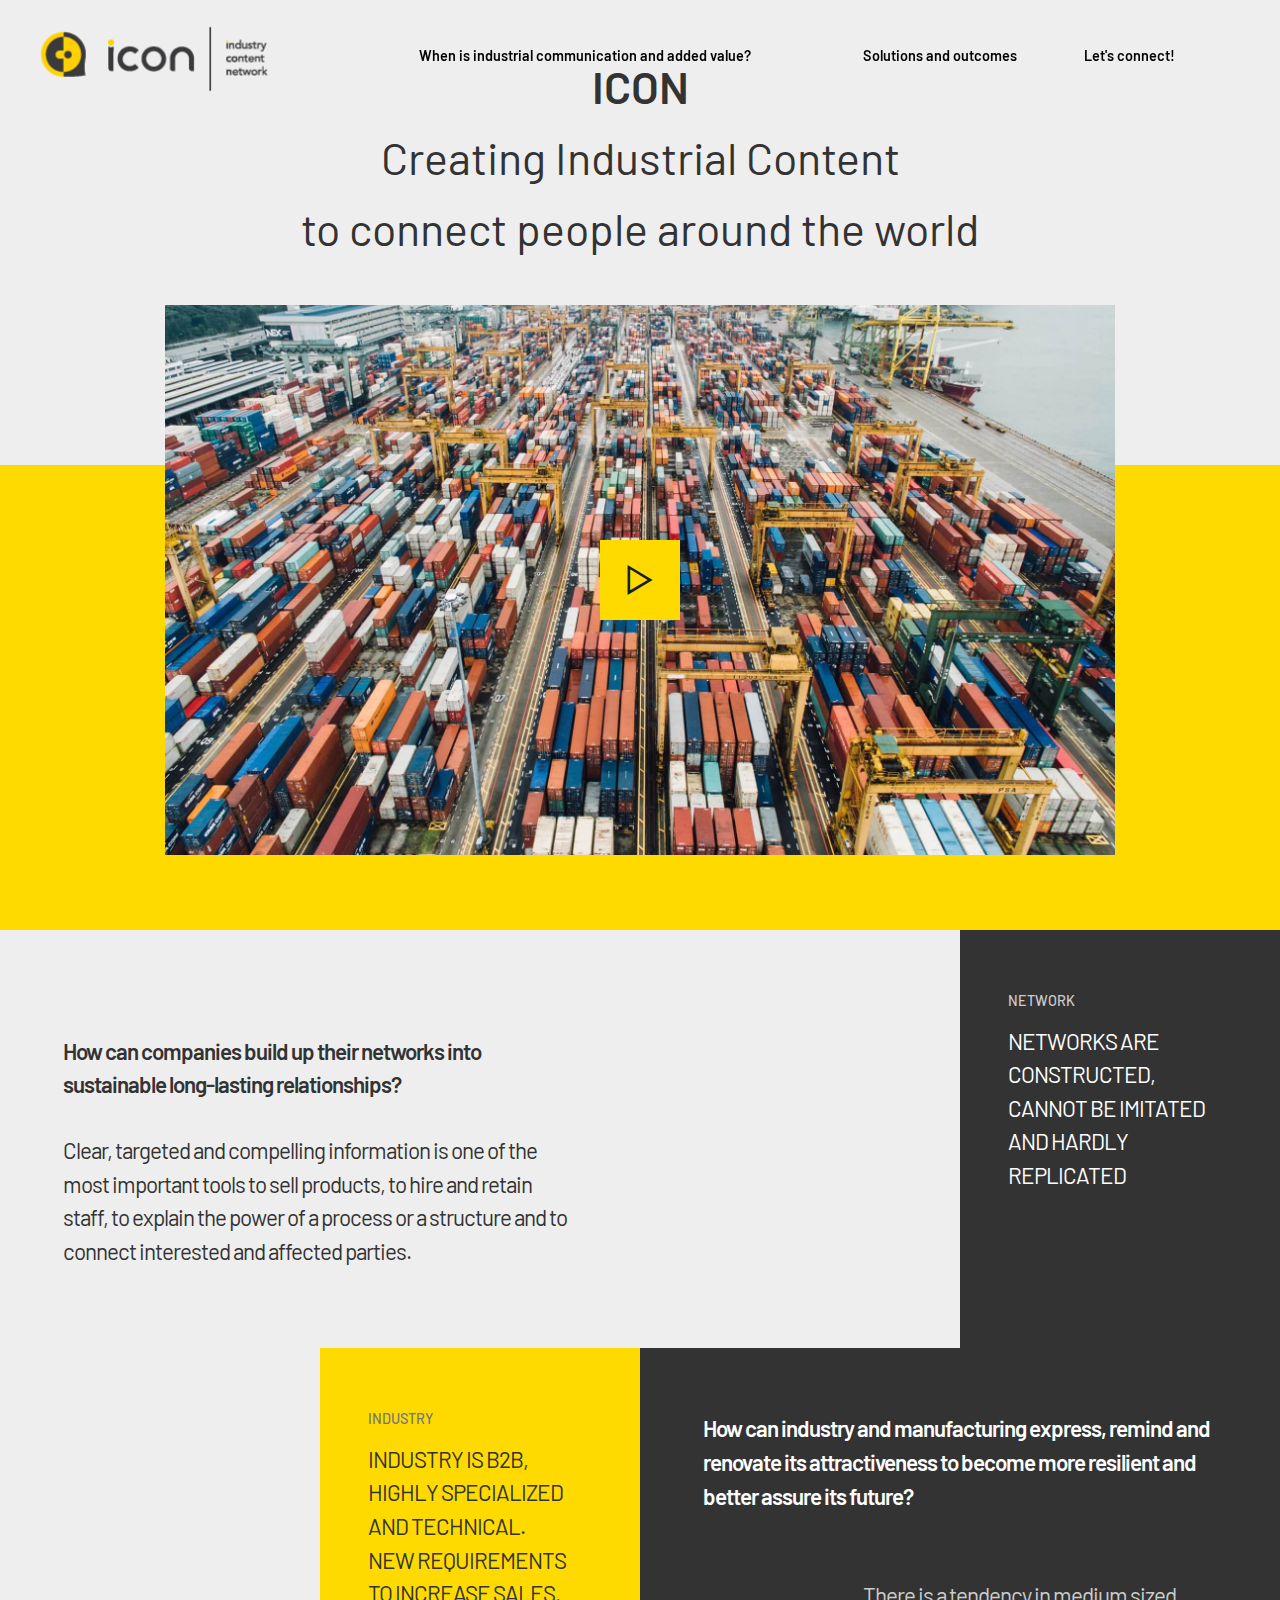
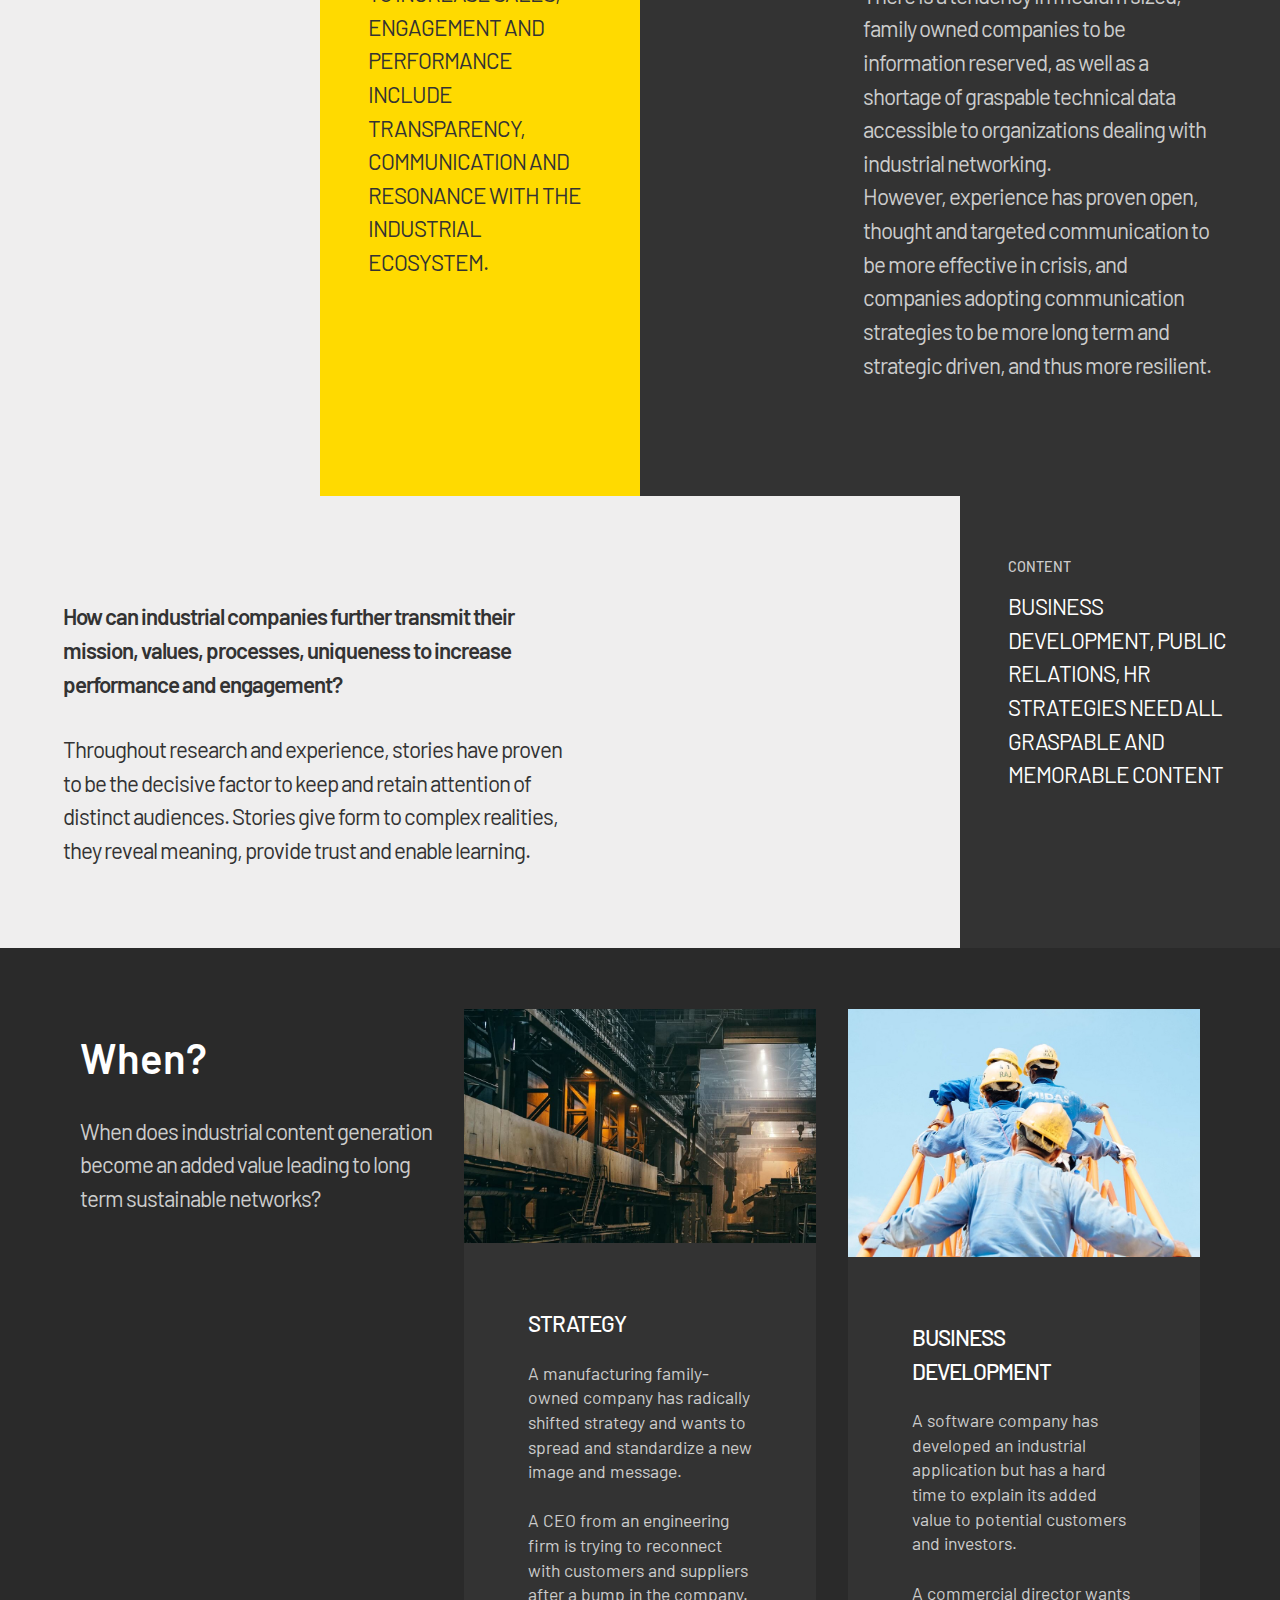
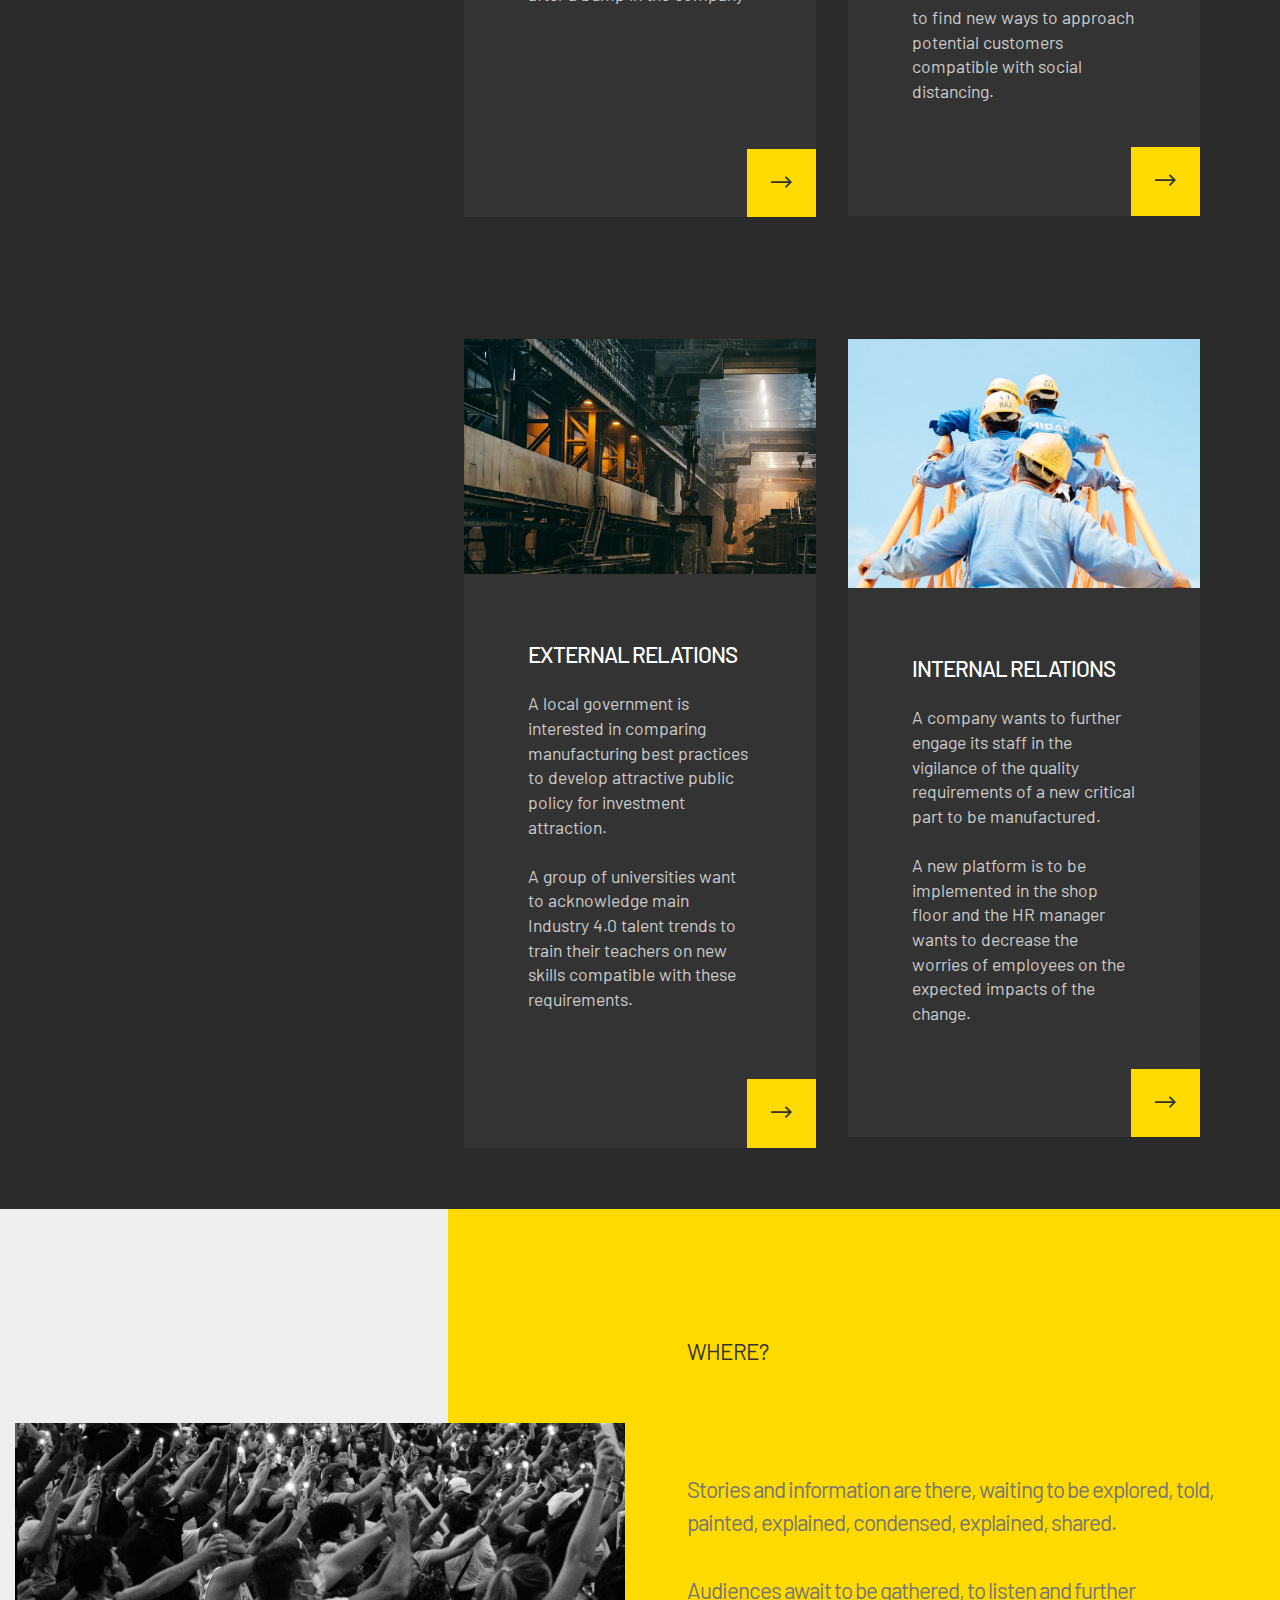
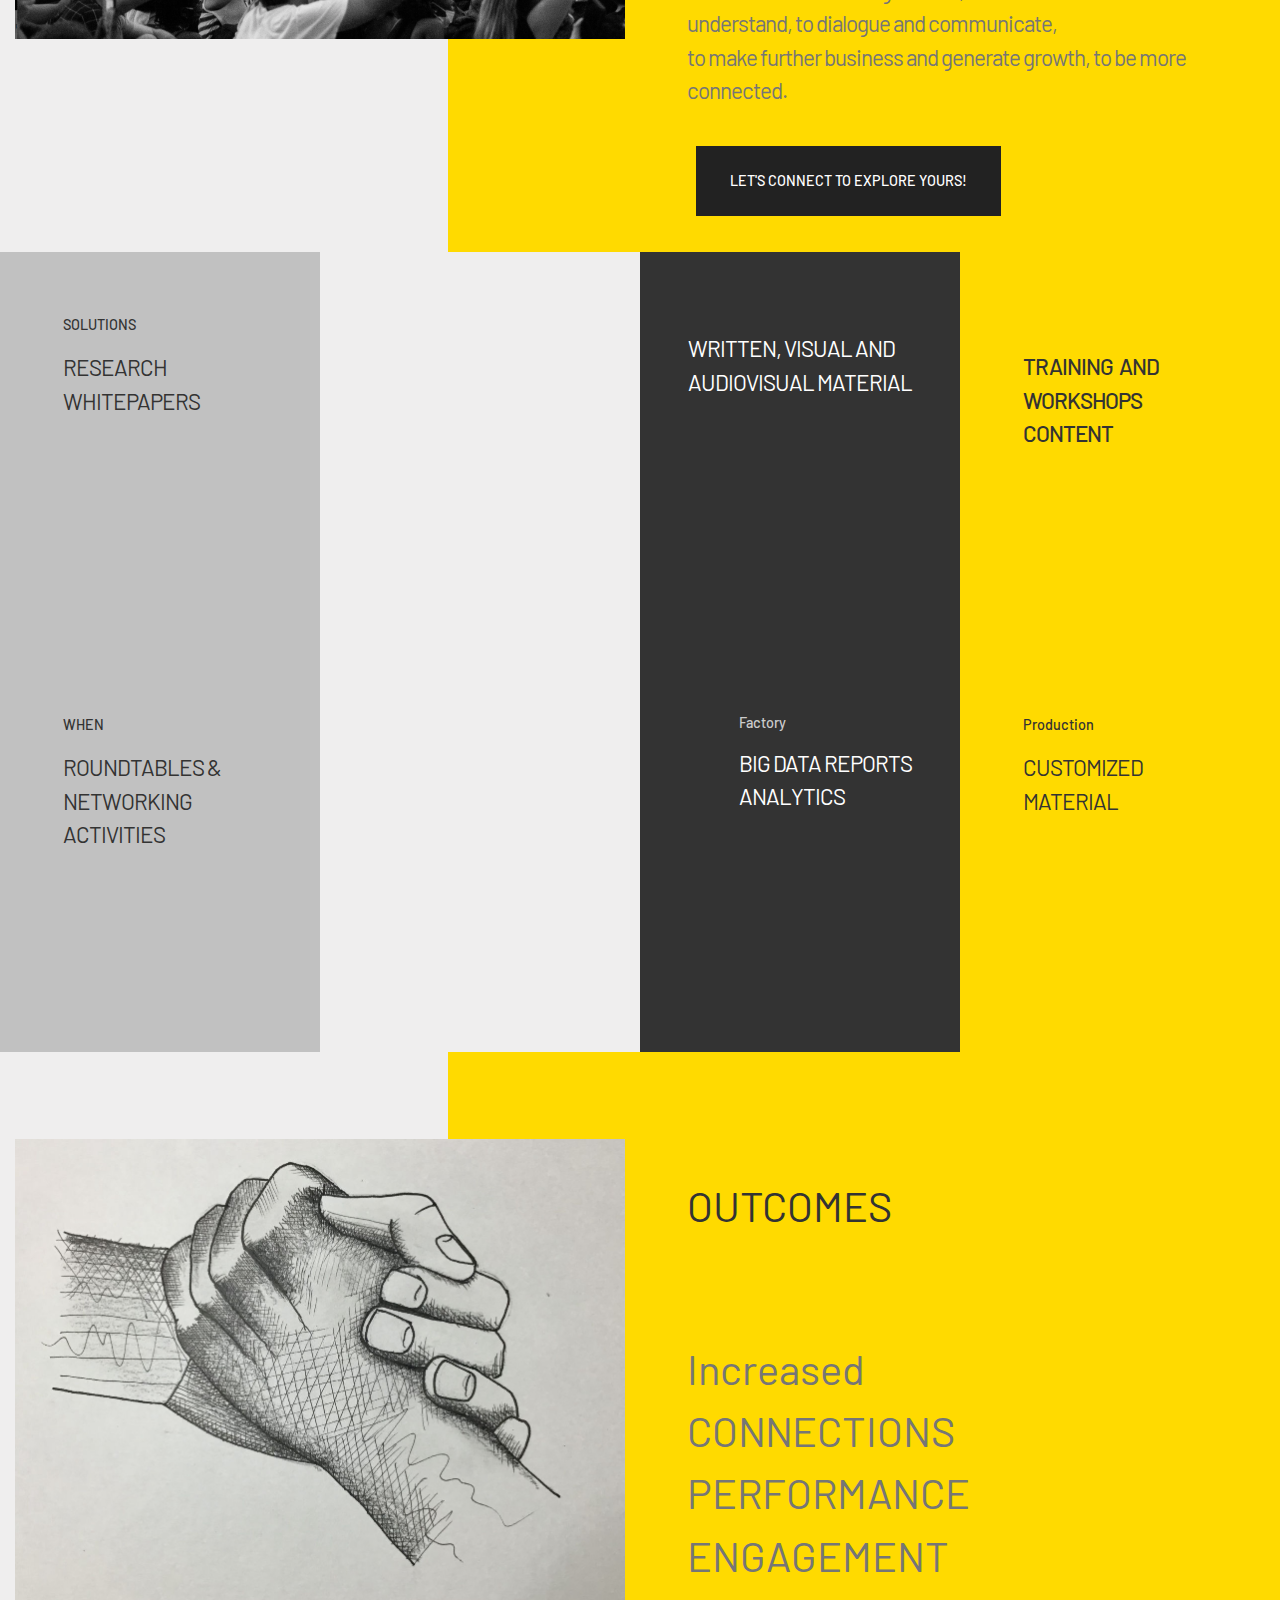
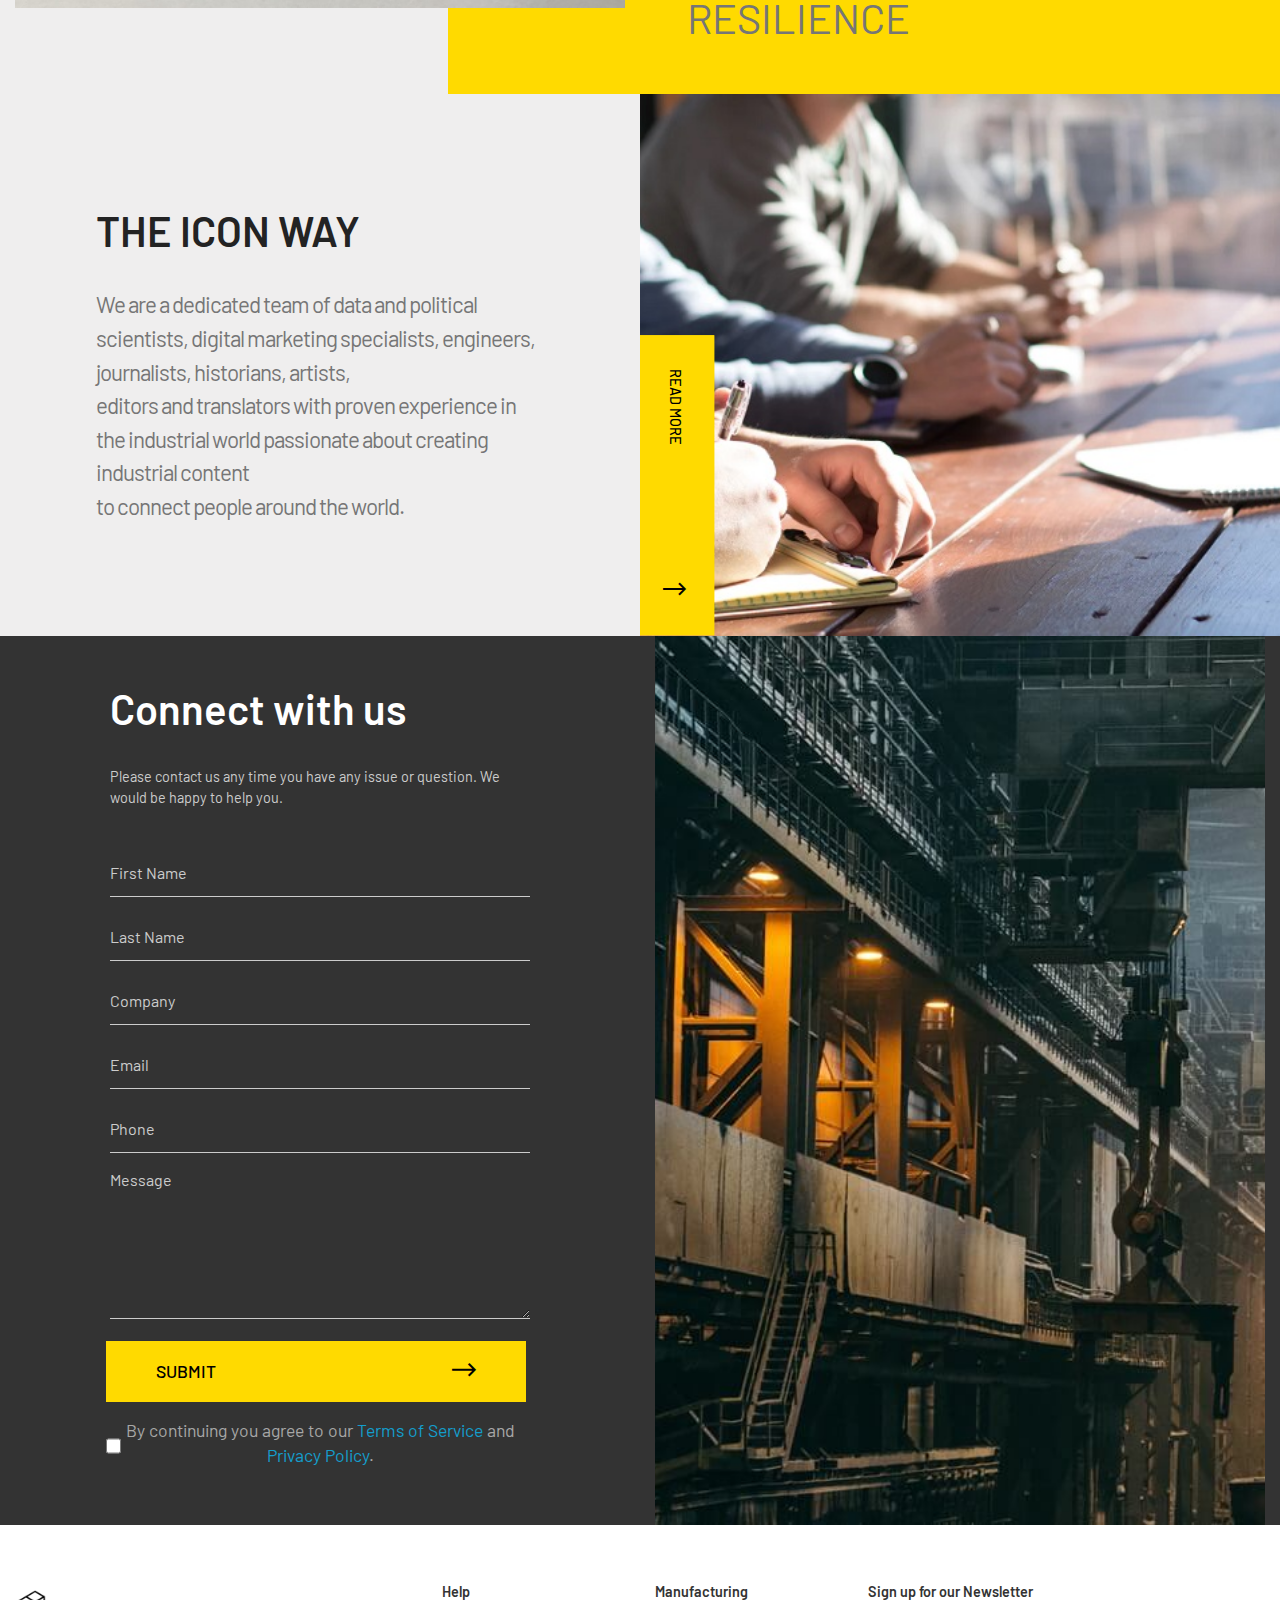
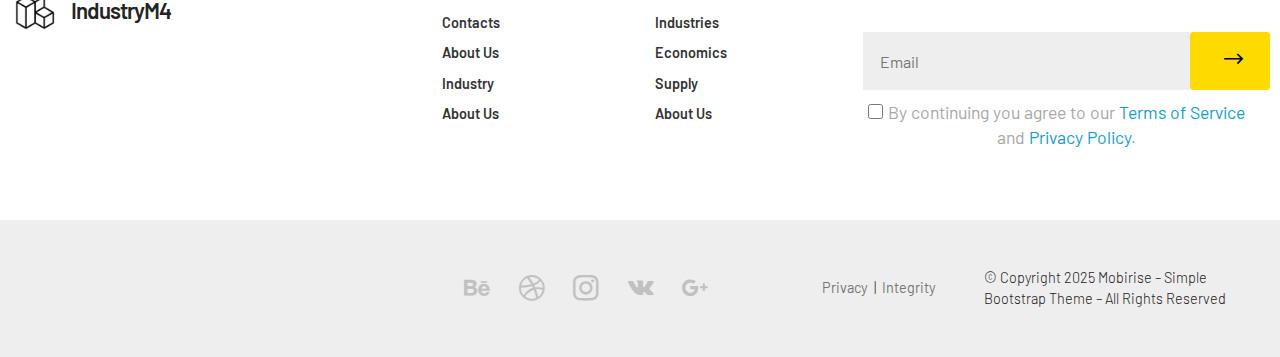
==== commit 4bbb4c65: "create github pages" ====
--- a/page1.html
+++ b/page1.html
@@ -49,7 +49,7 @@
             <div class="navbar-brand">
                 <span class="navbar-logo">
                     <a href="#">
-                        <img src="assets/images/logotipos-icon-transp-of-288x96.png" alt="Mobirise" style="height: 3rem;">
+                        <img src="assets/images/logotipos-icon-transp-of-288x96.png" alt="Mobirise" style="height: 6rem;">
                     </a>
                 </span>
                 
@@ -57,7 +57,7 @@
         </div>
         <div class="collapse navbar-collapse" id="navbarSupportedContent">
             <ul class="navbar-nav nav-dropdown nav-right" data-app-modern-menu="true"><li class="nav-item"><a class="nav-link link text-black text-primary display-4" href="index.html#features006-m">When is industrial communication and added value?&nbsp; &nbsp; &nbsp; &nbsp; &nbsp; &nbsp; &nbsp; &nbsp;&nbsp;</a></li><li class="nav-item"><a class="nav-link link text-black text-primary display-4" href="index.html#features006-n">Solutions and outcomes&nbsp;</a></li>
-                <li class="nav-item"><a class="nav-link link text-black text-primary display-4" href="index.html#footer003-2m">Let's connect!&nbsp; &nbsp; &nbsp; &nbsp; &nbsp; &nbsp; &nbsp; &nbsp; &nbsp; &nbsp;</a></li></ul>
+                <li class="nav-item"><a class="nav-link link text-black text-primary display-4" href="index.html#formbuilder-1h">Let's connect!&nbsp; &nbsp; &nbsp; &nbsp; &nbsp; &nbsp; &nbsp; &nbsp; &nbsp; &nbsp;</a></li></ul>
             
         </div>
     </nav>
@@ -507,7 +507,7 @@
                 <p class="mbr-text mbr-black align-left pb-4 mbr-regular mbr-light mbr-fonts-style display-4">Please contact us any time you have any issue or question. We would be happy to help you.</p>
 
                 <!---Formbuilder Form--->
-                <form action="https://mobirise.eu/" method="POST" class="mbr-form form-with-styler" data-form-title="Form Name"><input type="hidden" name="email" data-form-email="true" value="UBjbDh/XfU2XshiIQdtgn1IygJdUlI8Piz/Z03Xl0MHVI52uH1MAya1vbw9/6vaD8mpWYhhvxQKewVapHEr+y3tQiRQds4wvlkpBupME7ObOVTAZm+JIhcJ5GPExF0tv.GequandtLHo5qlAGdBvYVHcM9pSiHKik13n3ZZAUFA10flYiHzpAQYe/SYkmmo5GGx8Eo4KZ6URWXPi+JiANU2t/Xf7FaN49GRoykgI3clbPpc6WxtJ1+HFg6SzLikEH">
+                <form action="https://mobirise.eu/" method="POST" class="mbr-form form-with-styler" data-form-title="Form Name"><input type="hidden" name="email" data-form-email="true" value="gw6Fla/QQyDfyQCRDQ0RBly4rUJZSDW/3z3+7ALQ3PTQUBK+7JewfvCz+ALZyTDRhJ0dOQBF/BtYXvJfmWGEzVyfqsa2j5fNpSt9PQFvm+G4AfUW5TR+Myt1a2ykfmpO.cgQIwDRcdz+rurMfHAwOfOboqoJ46ORDzgPhJdEXfCdunu0UI4ea1EFFJMY2VFN2Um8v1Xkf3mH1YBrRVhYTWRAPEEXzH7/fYC5JSMiQQDQQhUC3N5COB2RnFXTZ/npI">
                     <div class="form-row">
                         <div hidden="hidden" data-form-alert="" class="alert alert-success col-12">Thanks for filling out
                             the form!</div>
@@ -552,7 +552,7 @@
     </div>
 </section>
 
-<section class="footer2 cid-sw23SXthWt" id="footer003-g" data-rv-view="609">
+<section class="footer2 cid-sw23SXthWt" id="footer003-g" data-rv-view="1057">
 
     
 
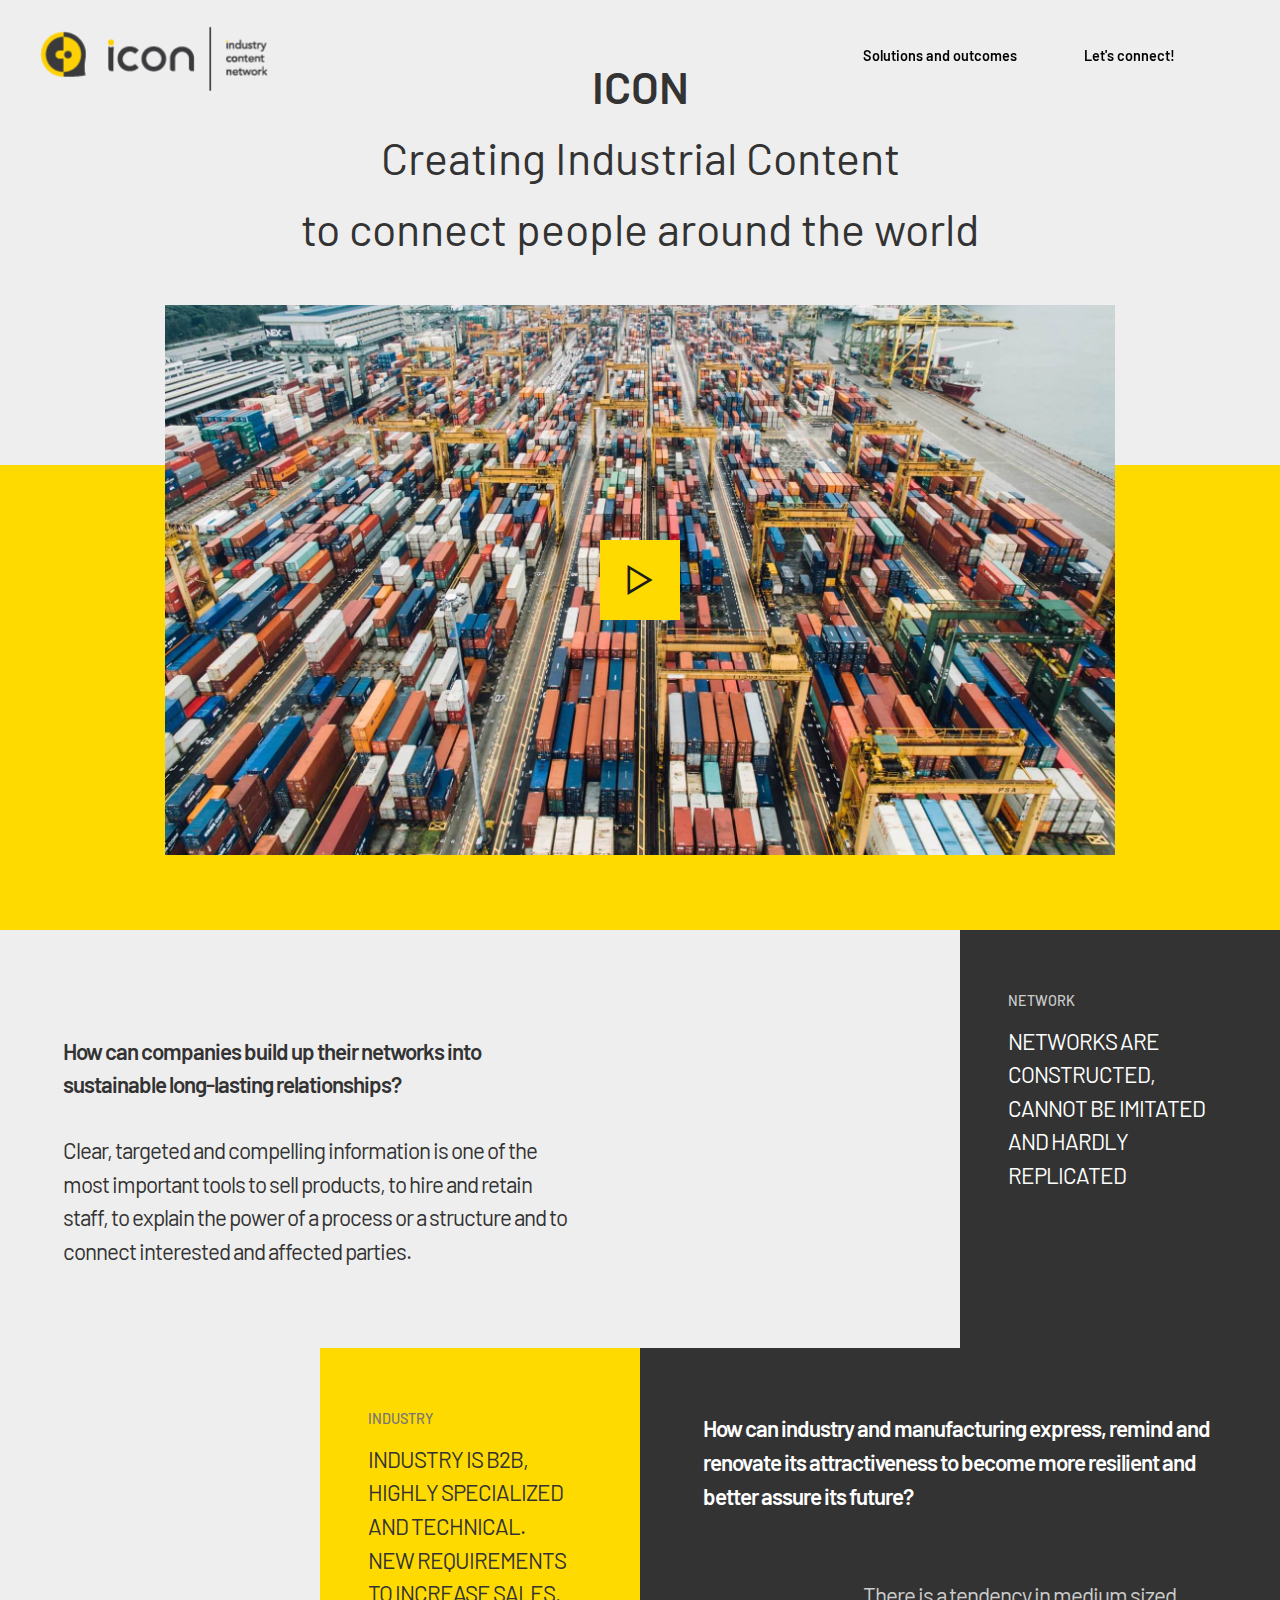
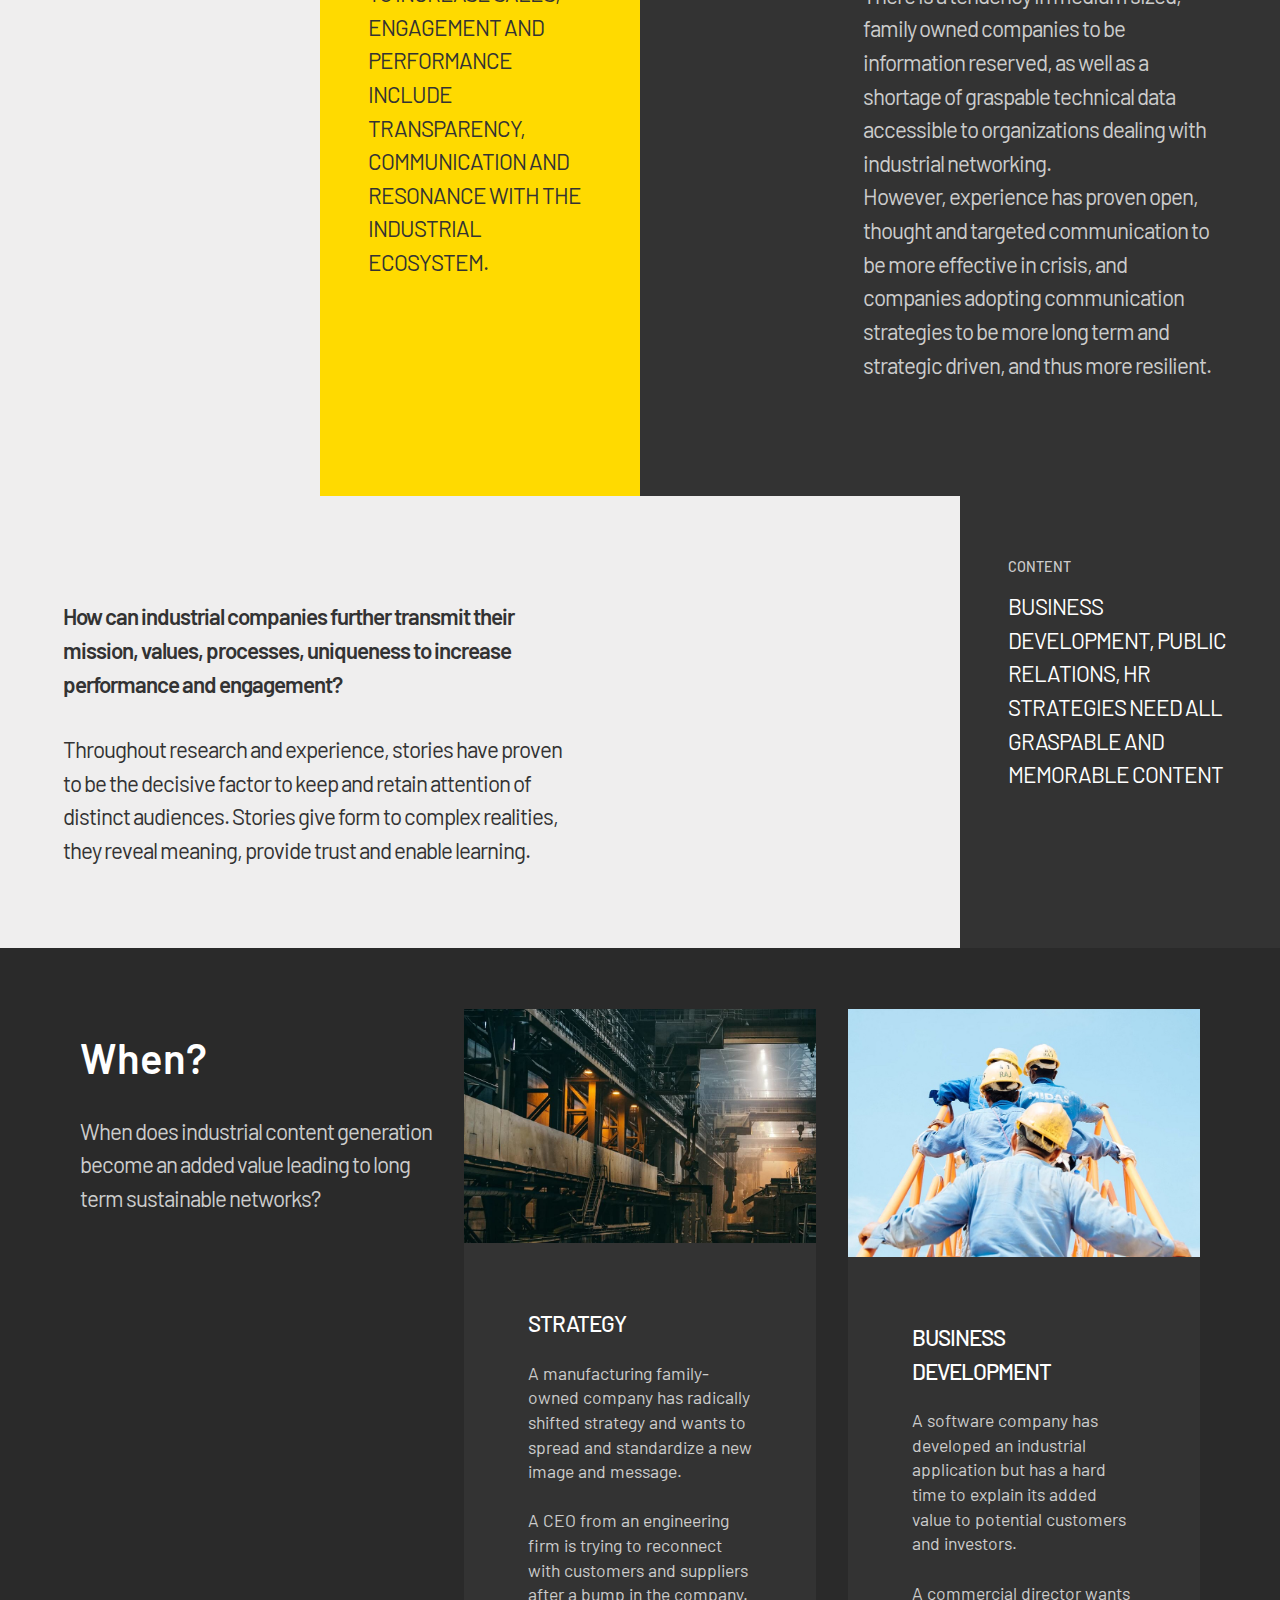
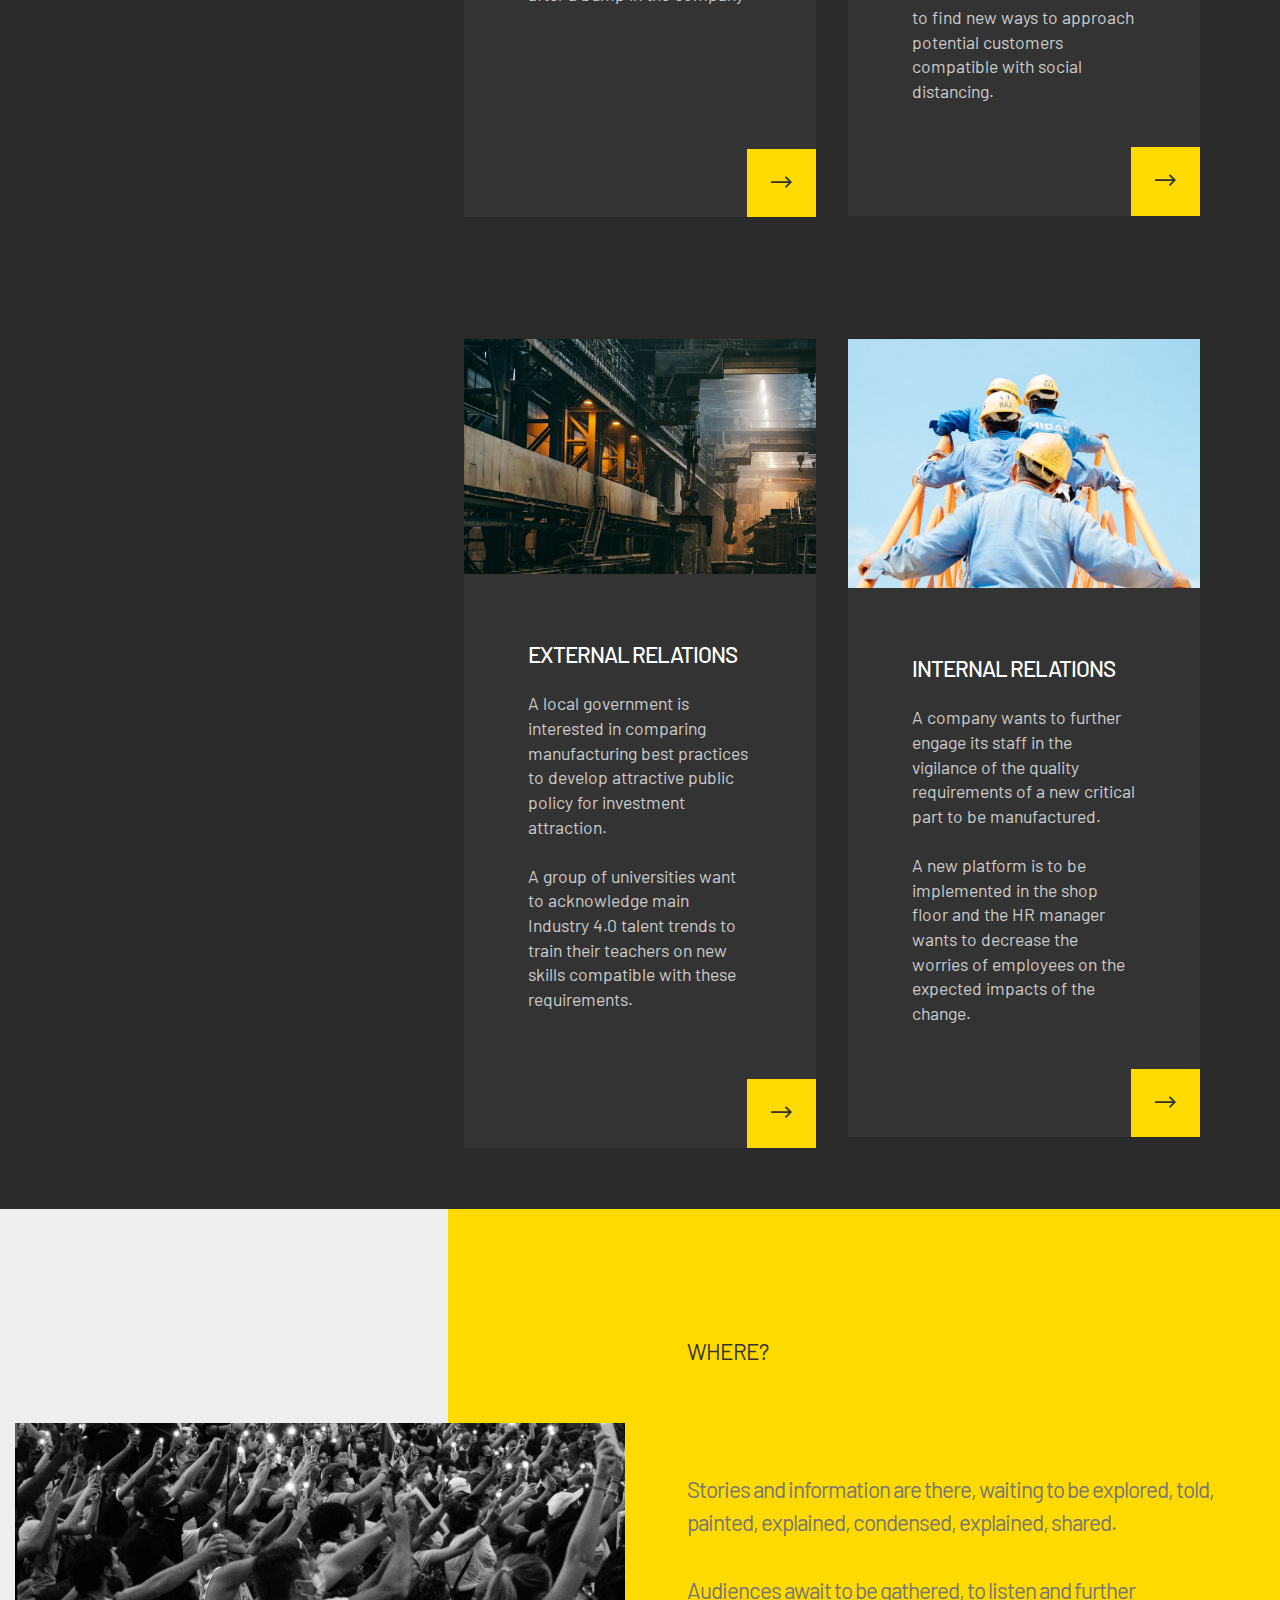
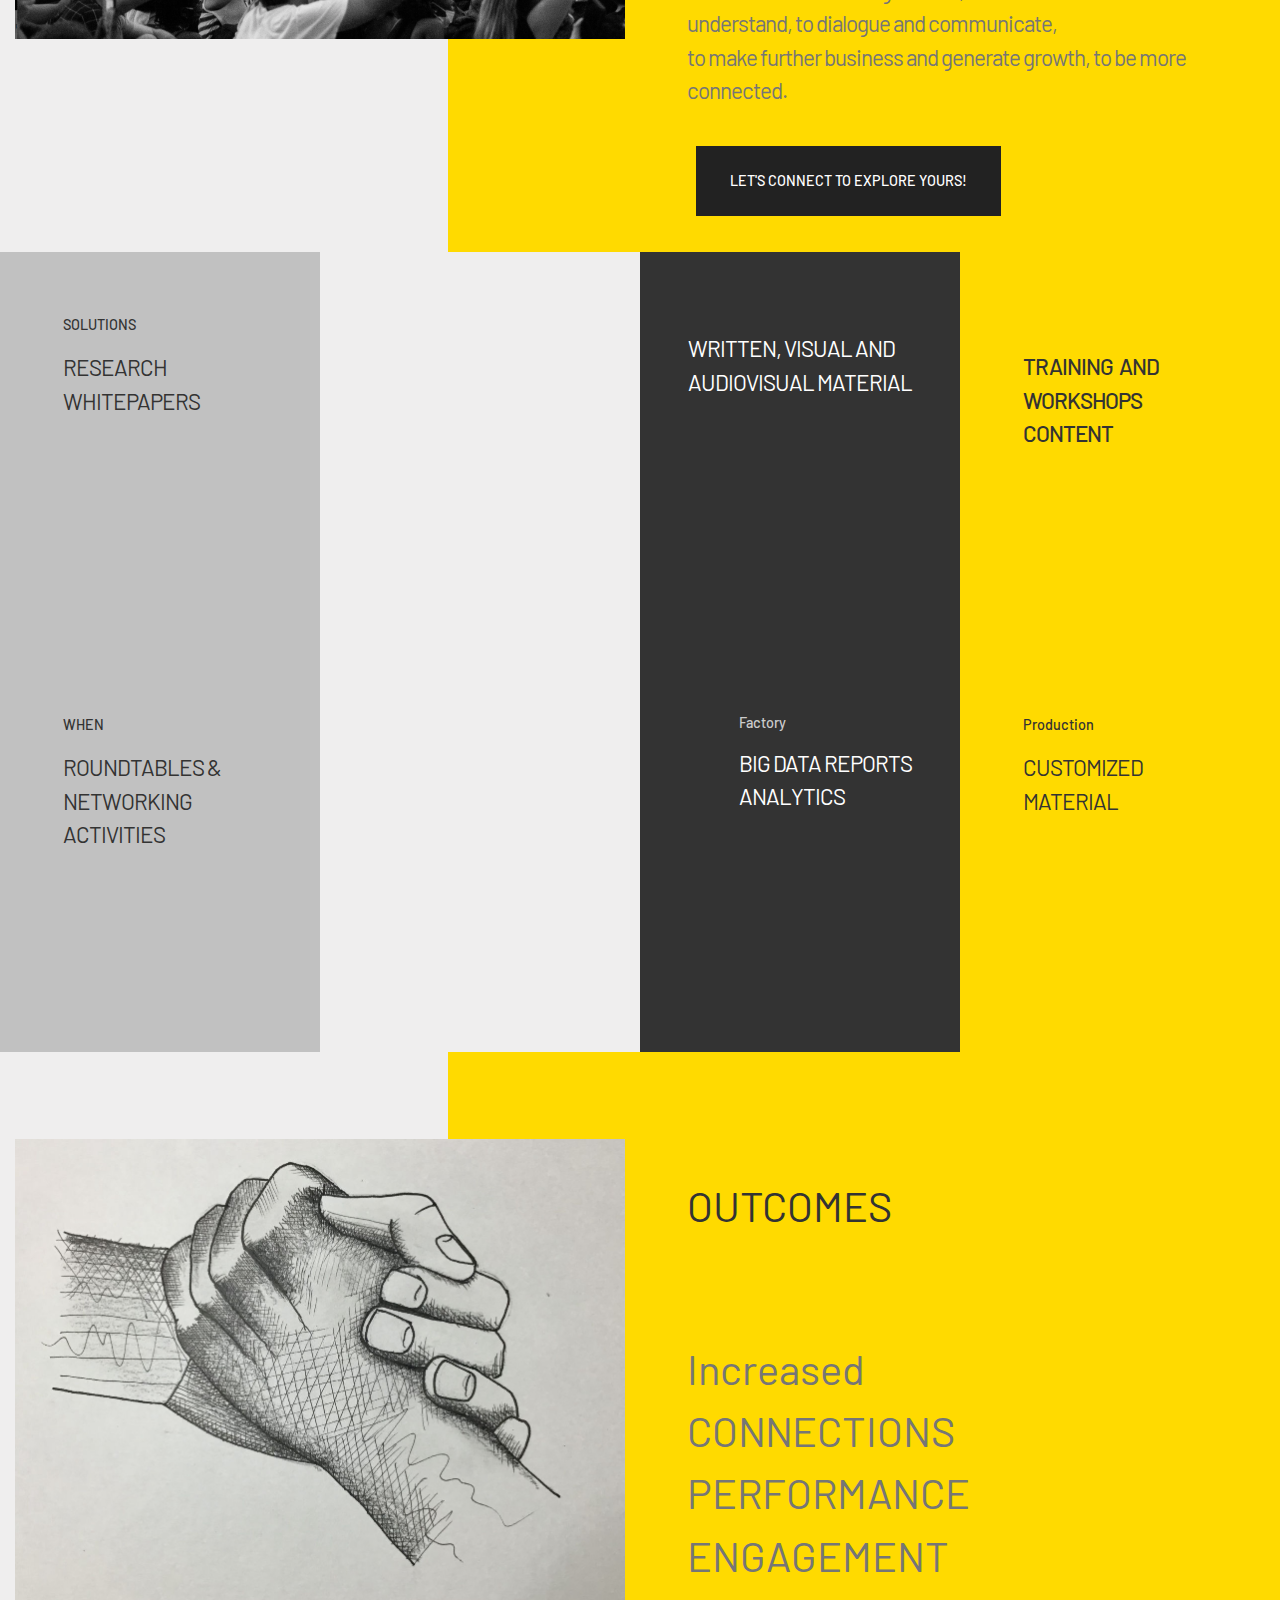
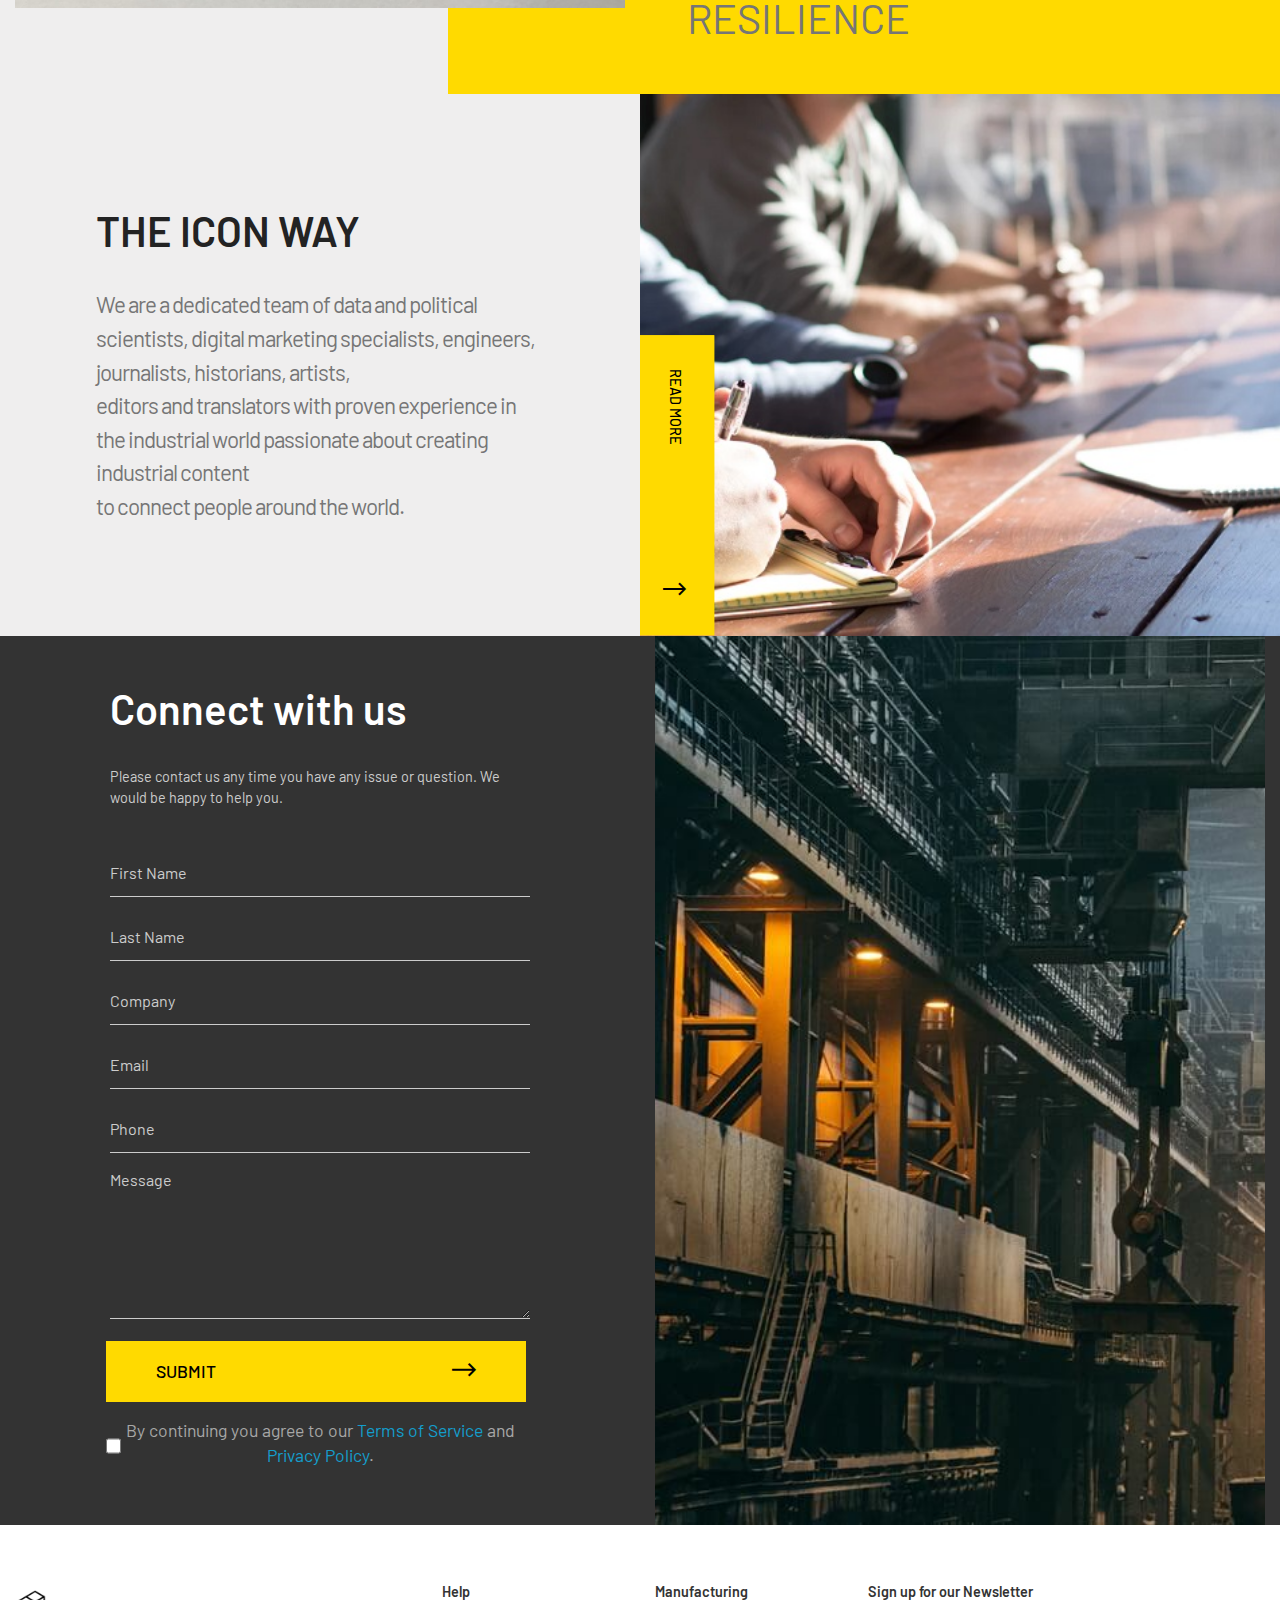
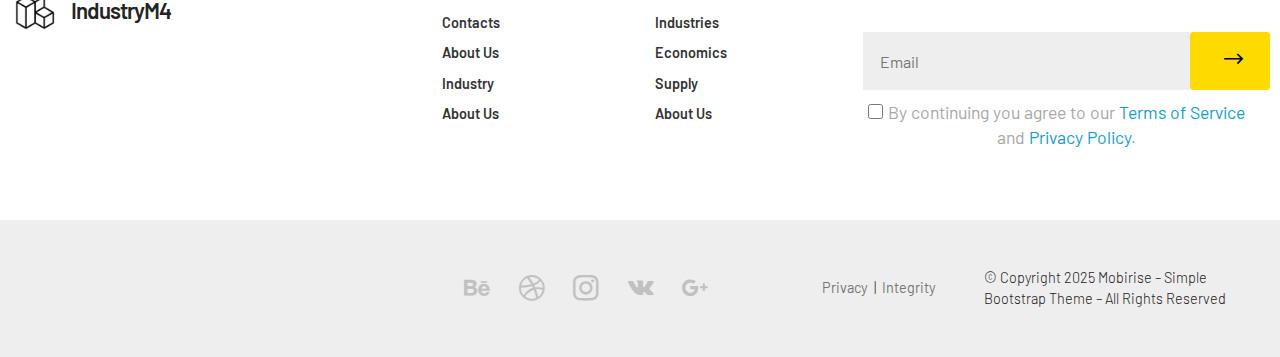
==== commit 2ab93c36: "create github pages" ====
--- a/page1.html
+++ b/page1.html
@@ -32,7 +32,606 @@
 </head>
 <body>
   
-  <section class="menu cid-sw23SYBeKu" once="menu" id="menu01-i">
+  <section class="video01 cid-sw23SRnPbs" id="video001-4">
+
+    
+
+    
+
+    <div class="back"></div>
+
+    <div class="container align-center">
+        <div class="col-md-12 col-lg-12 text">
+            <h2 class="mbr-section-title align-center mbr-semibold pb-4 mbr-fonts-style display-4">
+                <div><span style="font-size: 2.8rem;">ICON</span></div><br><div><span style="font-size: 2.8rem;"><span style="font-weight: normal;">Creating Industrial Content </span></span></div><span style="font-weight: normal;"><br></span><div><span style="font-size: 2.8rem; font-weight: normal;">to connect people around the world<br></span><br></div>
+            </h2>
+        </div>
+
+        <div class="row justify-content-center">
+            <div class="mbr-white box col-md-12 col-12 col-lg-10">
+                <div class="mbr-media show-modal align-center py-2" data-modal=".modalWindow">
+                    <div class="icon-wrap">
+                        <span class="mbr-iconfont mobi-mbri-play mobi-mbri"></span>
+                    </div>
+                </div>
+            </div>
+
+        </div>
+    </div>
+    <div>
+        <div class="modalWindow" style="display: none;">
+            <div class="modalWindow-container">
+                <div class="modalWindow-video-container">
+                    <div class="modalWindow-video">
+                        <iframe width="100%" height="100%" frameborder="0" allowfullscreen="1" data-src="https://www.youtube.com/watch?v=QIs695Irf6Y"></iframe>
+                    </div>
+                    <a class="close" role="button" data-dismiss="modal">
+                        <span aria-hidden="true" class="mbri-close mbr-iconfont closeModal"></span>
+                        <span class="sr-only">Close</span>
+                    </a>
+                </div>
+            </div>
+        </div>
+    </div>
+</section>
+
+<section class="header1 cid-sw23SSmqJx" id="features001-5">
+    
+    
+    <div class="container-fluid">
+        <div class="row">
+            <div class="col-lg-6 col-md-12 align-left">
+                <div class="content-block">
+                    <h3 class="mbr-section-subtitle mbr-regular mbr-black pb-2 mbr-fonts-style display-7"><br></h3>
+                    <h2 class="mbr-section-title mbr-semibold mbr-black pb-4 mbr-fonts-style display-5">How can companies build up their networks into sustainable long-lasting relationships?&nbsp;<span style="font-weight: normal;">&nbsp;</span></h2>
+                    <p class="mbr-text mbr-black mbr-regular mbr-light mbr-fonts-style display-5">
+                        Clear, targeted and compelling information is one of the most important tools to sell products, to hire and retain staff, to explain the power of a process or a structure and to connect interested and affected parties.<br></p>
+                    
+                </div>
+            </div>
+
+
+            <div class="col-lg-6 col-md-12 col align-left">
+                <div class="overlay-wrapper">
+                    <div class="overlay"></div>
+                    <div class="img-content">
+                    </div>
+                </div>
+
+
+                <div class="box-content">
+                    <div class="content1">
+                        <h4 class="box-title2 mbr-medium mbr-white pb-2 mbr-fonts-style display-4">NETWORK</h4>
+                        <h3 class="box-text2 mbr-regular mbr-white pb-2 mbr-fonts-style display-5">NETWORKS ARE CONSTRUCTED, 
+<div>CANNOT BE IMITATED 
+</div><div>AND HARDLY REPLICATED</div></h3>
+                    </div>
+                </div>
+
+            </div>
+
+
+
+        </div>
+    </div>
+</section>
+
+<section class="header1 cid-sw23SSKYzI" id="features003-6">
+    
+    
+    <div class="container-fluid">
+        <div class="row">
+            <div class="col-lg-6 col-md-12 col align-left">
+                <div class="overlay-wrapper">
+                    <div class="overlay"></div>
+                    <div class="img-content">
+
+                    </div>
+                </div>
+                <div class="box-content">
+                    <div class="content1">
+                        <h4 class="box-title2 mbr-medium mbr-white pb-2 mbr-fonts-style display-4">INDUSTRY</h4>
+                        <h3 class="box-text2 mbr-regular mbr-white pb-2 mbr-fonts-style display-5">INDUSTRY IS B2B, HIGHLY SPECIALIZED AND TECHNICAL. <br>NEW REQUIREMENTS TO INCREASE SALES, ENGAGEMENT AND PERFORMANCE INCLUDE TRANSPARENCY, COMMUNICATION AND RESONANCE WITH THE INDUSTRIAL ECOSYSTEM.   
+<div><br></div></h3>
+                    </div>
+                </div>
+
+            </div>
+
+            <div class="col-lg-6 col-md-12 block2 align-left">
+                <div class="content-block">
+                    
+                    <h2 class="mbr-section-title mbr-semibold mbr-black pb-4 mbr-fonts-style display-5">
+<div>How can industry and manufacturing express, remind and renovate its attractiveness to become more resilient and better assure its future?  
+</div><div><br></div></h2>
+                    <p class="mbr-text mbr-black mbr-regular mbr-light mbr-fonts-style display-5">There is a tendency in medium sized, family owned companies to be information reserved, as well as a shortage of graspable technical data accessible to organizations dealing with industrial networking. 
+<br>However, experience has proven open, thought and targeted communication to be more effective in crisis, and companies adopting communication strategies to be more long term and strategic driven, and thus more resilient.&nbsp; &nbsp;<br></p>
+                    
+                </div>
+            </div>
+
+
+        </div>
+    </div>
+</section>
+
+<section class="header1 cid-sw23ST92SG" id="features001-7">
+    
+    
+    <div class="container-fluid">
+        <div class="row">
+            <div class="col-lg-6 col-md-12 align-left">
+                <div class="content-block">
+                    <h3 class="mbr-section-subtitle mbr-regular mbr-black pb-2 mbr-fonts-style display-7"><br></h3>
+                    <h2 class="mbr-section-title mbr-semibold mbr-black pb-4 mbr-fonts-style display-5">How can industrial companies further transmit their mission, values, processes, uniqueness to increase performance and engagement?&nbsp;</h2>
+                    <p class="mbr-text mbr-black mbr-regular mbr-light mbr-fonts-style display-5">Throughout research and experience, stories have proven to be the decisive factor to keep and retain attention of distinct audiences. Stories give form to complex realities, they reveal meaning, provide trust and enable learning.&nbsp;<br></p>
+                    
+                </div>
+            </div>
+
+
+            <div class="col-lg-6 col-md-12 col align-left">
+                <div class="overlay-wrapper">
+                    <div class="overlay"></div>
+                    <div class="img-content">
+                    </div>
+                </div>
+
+
+                <div class="box-content">
+                    <div class="content1">
+                        <h4 class="box-title2 mbr-medium mbr-white pb-2 mbr-fonts-style display-4">CONTENT</h4>
+                        <h3 class="box-text2 mbr-regular mbr-white pb-2 mbr-fonts-style display-5">BUSINESS DEVELOPMENT, PUBLIC RELATIONS, HR STRATEGIES NEED ALL GRASPABLE AND MEMORABLE CONTENT
+<div><br></div></h3>
+                    </div>
+                </div>
+
+            </div>
+
+
+
+        </div>
+    </div>
+</section>
+
+<section class="features5 cid-sw23STIIde" id="features005-8">
+
+    
+
+    
+    <div class="container">
+
+        
+
+
+        <div class="row justify-content-center">
+            <div class="card col1 p-3 col-12 col-md-8 col-lg-4">
+                <div class="card-wrapper">
+                    <div class="text-wrap align-left">
+                        
+                        <h2 class="mbr-section-title align-left py-4 mbr-semibold mbr-white mbr-fonts-style display-2">When?</h2>
+                        <p class="mbr-text mbr-black align-left mbr-regular mbr-light mbr-fonts-style display-5">When does industrial content generation become an added value leading to long term sustainable networks?<br></p>
+                    </div>
+                </div>
+            </div>
+            <div class="card col2 p-3 col-12 col-md-8 col-lg-4">
+                <div class="card-wrapper">
+                    <div class="img-wrap">
+                        <img src="assets/images/01.jpg" alt="Simple Bootstrap Website Theme " title="">
+                    </div>
+                    <div class="card-box">
+                        <h4 class="card-title pb-2 align-left mbr-white mbr-fonts-style display-5">STRATEGY</h4>
+                        <p class="mbr-text align-left mbr-regular mbr-white mbr-fonts-style display-7">A manufacturing family-owned company has radically shifted strategy and wants to spread and standardize a new image and message.
+<br>
+<br>A CEO from an engineering firm is trying to reconnect with customers and suppliers after a bump in the company.
+<br>&nbsp;<br><br><br><br></p>
+                    </div>
+                    <a href="#"><span class="mbr-iconfont icon mobi-mbri-right mobi-mbri"></span></a>
+                </div>
+            </div>
+
+            <div class="card col3 p-3 col-md-8 col-lg-4">
+                <div class="card-wrapper">
+                    <div class="img-wrap">
+                        <img src="assets/images/052.jpg" alt="Simple Bootstrap Theme Website" title="">
+                    </div>
+                    <div class="card-box">
+                        <h4 class="card-title pb-2 align-left mbr-white mbr-fonts-style display-5">BUSINESS DEVELOPMENT</h4>
+                        <p class="mbr-text mbr-regular align-left mbr-white mbr-fonts-style display-7">A software company has developed an industrial application but has a hard time to explain its added value to potential customers and investors.
+<br>
+<br>A commercial director wants to find new ways to approach potential customers compatible with social distancing.&nbsp;&nbsp;<br></p>
+                    </div>
+                    <a href="#"><span class="mbr-iconfont icon mobi-mbri-right mobi-mbri"></span></a>
+                </div>
+            </div>
+        </div>
+    </div>
+</section>
+
+<section class="features5 cid-sw23SUfAzg" id="features005-9">
+
+    
+
+    
+    <div class="container">
+
+        
+
+
+        <div class="row justify-content-center">
+            <div class="card col1 p-3 col-12 col-md-8 col-lg-4">
+                <div class="card-wrapper">
+                    <div class="text-wrap align-left">
+                        
+                        <h2 class="mbr-section-title align-left py-4 mbr-semibold mbr-white mbr-fonts-style display-2"></h2>
+                        <p class="mbr-text mbr-black align-left mbr-regular mbr-light mbr-fonts-style display-5"></p>
+                    </div>
+                </div>
+            </div>
+            <div class="card col2 p-3 col-12 col-md-8 col-lg-4">
+                <div class="card-wrapper">
+                    <div class="img-wrap">
+                        <img src="assets/images/01.jpg" alt="Simple Bootstrap Website Theme " title="">
+                    </div>
+                    <div class="card-box">
+                        <h4 class="card-title pb-2 align-left mbr-white mbr-fonts-style display-5">EXTERNAL RELATIONS</h4>
+                        <p class="mbr-text align-left mbr-regular mbr-white mbr-fonts-style display-7">A local government is interested in comparing manufacturing best practices to develop attractive public policy for investment attraction.&nbsp; <br><br>A group of universities want to acknowledge main Industry 4.0 talent trends to train their teachers on new skills compatible with these requirements.
+<br>&nbsp;<br></p>
+                    </div>
+                    <a href="#"><span class="mbr-iconfont icon mobi-mbri-right mobi-mbri"></span></a>
+                </div>
+            </div>
+
+            <div class="card col3 p-3 col-md-8 col-lg-4">
+                <div class="card-wrapper">
+                    <div class="img-wrap">
+                        <img src="assets/images/052-1.jpg" alt="Simple Bootstrap Theme Website" title="">
+                    </div>
+                    <div class="card-box">
+                        <h4 class="card-title pb-2 align-left mbr-white mbr-fonts-style display-5">INTERNAL RELATIONS</h4>
+                        <p class="mbr-text mbr-regular align-left mbr-white mbr-fonts-style display-7">A company wants to further engage its staff in the vigilance of the quality requirements of a new critical part to be manufactured. <br><br>A new platform is to be implemented in the shop floor and the HR manager wants to decrease the worries of employees on the expected impacts of the change.</p>
+                    </div>
+                    <a href="#"><span class="mbr-iconfont icon mobi-mbri-right mobi-mbri"></span></a>
+                </div>
+            </div>
+        </div>
+    </div>
+</section>
+
+<section class="header1 cid-sw23SUN6wD" id="header002-a">
+    
+    
+    <div class="back"></div>
+    <div class="container-fluid">
+        <div class="row">
+            <div class="col-lg-6 m-auto">
+                <img src="assets/images/gente-iphone-1044x369.png" alt="Simple Bootstrap Theme " title="">
+            </div>
+            <div class="col-lg-6 m-auto">
+                <div class="content-wrapper align-left">
+                    <h1 class="mbr-section-subtitle mbr-regular mbr-black pb-2 mbr-fonts-style display-5">WHERE?</h1>
+                    
+                    
+                    <p class="mbr-text mbr-white mbr-regular mbr-black mbr-fonts-style display-5">Stories and information are there, waiting to be explored, told, painted, explained, condensed, explained, shared. 
+<br>
+<br>Audiences await to be gathered, to listen and further understand, to dialogue and communicate, 
+<br>to make further business and generate growth, to be more connected.&nbsp;<br></p>
+                    <div class="mbr-section-btn pt-3"><a class="btn btn-lg btn-black display-4" href="https://mobiri.se">LET'S CONNECT TO EXPLORE YOURS!</a></div>
+                </div>
+            </div>
+        </div>
+    </div>
+</section>
+
+<section class="header1 cid-sw23SVfb5E" id="features002-b">
+    
+    
+    <div class="container-fluid">
+        <div class="row">
+            <div class="col-lg-3 col-md-12 block1 align-left">
+                <div class="block1-over"></div>
+                <div class="content-block">
+                    <h3 class="mbr-section-subtitle block1-subtitle mbr-medium mbr-black pb-2 mbr-fonts-style display-4">SOLUTIONS</h3>
+                    
+                    <p class="mbr-text mbr-black block1-text mbr-regular mbr-fonts-style display-5">RESEARCH<br>WHITEPAPERS<br><br><br></p>
+                    
+                </div>
+            </div>
+
+
+            <div class="col-lg-6 col-md-12 col align-left">
+                <div class="overlay-wrapper">
+                    <div class="overlay"></div>
+                    <div class="img-content">
+
+                    </div>
+                </div>
+
+
+                <div class="box-content">
+                    <div class="content1">
+                        <h4 class="box-title2 mbr-medium mbr-white pb-2 mbr-fonts-style display-4"></h4>
+                        <h3 class="box-text2 mbr-regular mbr-white pb-2 mbr-fonts-style display-5">WRITTEN, VISUAL AND AUDIOVISUAL MATERIAL</h3>
+                    </div>
+                </div>
+
+            </div>
+
+            <div class="col-lg-3 col-md-12 block2 align-left">
+                <div class="block2-over"></div>
+                <div class="content-block">
+                    <h3 class="mbr-section-subtitle block2-subtitle mbr-medium mbr-black pb-2 mbr-fonts-style display-5"><br>TRAINING&nbsp; AND WORKSHOPS CONTENT</h3>
+                    
+                    <p class="mbr-text mbr-black block2-text mbr-regular mbr-fonts-style display-5"></p>
+                    
+                </div>
+            </div>
+
+
+        </div>
+    </div>
+</section>
+
+<section class="header1 cid-sw23SVJWQD" id="features002-c">
+    
+    
+    <div class="container-fluid">
+        <div class="row">
+            <div class="col-lg-3 col-md-12 block1 align-left">
+                <div class="block1-over"></div>
+                <div class="content-block">
+                    <h3 class="mbr-section-subtitle block1-subtitle mbr-medium mbr-black pb-2 mbr-fonts-style display-4">
+                        WHEN</h3>
+                    
+                    <p class="mbr-text mbr-black block1-text mbr-regular mbr-fonts-style display-5">ROUNDTABLES &amp; NETWORKING ACTIVITIES&nbsp;</p>
+                    
+                </div>
+            </div>
+
+
+            <div class="col-lg-6 col-md-12 col align-left">
+                <div class="overlay-wrapper">
+                    <div class="overlay"></div>
+                    <div class="img-content">
+
+                    </div>
+                </div>
+
+
+                <div class="box-content">
+                    <div class="content1">
+                        <h4 class="box-title2 mbr-medium mbr-white pb-2 mbr-fonts-style display-4">Factory</h4>
+                        <h3 class="box-text2 mbr-regular mbr-white pb-2 mbr-fonts-style display-5">BIG DATA REPORTS<br>ANALYTICS&nbsp;</h3>
+                    </div>
+                </div>
+
+            </div>
+
+            <div class="col-lg-3 col-md-12 block2 align-left">
+                <div class="block2-over"></div>
+                <div class="content-block">
+                    <h3 class="mbr-section-subtitle block2-subtitle mbr-medium mbr-black pb-2 mbr-fonts-style display-4">Production
+                    </h3>
+                    
+                    <p class="mbr-text mbr-black block2-text mbr-regular mbr-fonts-style display-5">
+                        CUSTOMIZED MATERIAL<br></p>
+                    
+                </div>
+            </div>
+
+
+        </div>
+    </div>
+</section>
+
+<section class="header1 cid-sw23SWdOxE" id="header002-d">
+    
+    
+    <div class="back"></div>
+    <div class="container-fluid">
+        <div class="row">
+            <div class="col-lg-6 m-auto">
+                <img src="assets/images/manos-10-1223x939.jpg" alt="Simple Bootstrap Theme " title="">
+            </div>
+            <div class="col-lg-6 m-auto">
+                <div class="content-wrapper align-left">
+                    <h1 class="mbr-section-subtitle mbr-regular mbr-black pb-2 mbr-fonts-style display-2">OUTCOMES<br></h1>
+                    
+                    
+                    <p class="mbr-text mbr-white mbr-regular mbr-black mbr-fonts-style display-2">Increased<br>CONNECTIONS<br>PERFORMANCE<br>ENGAGEMENT<br>RESILIENCE</p>
+                    
+                </div>
+            </div>
+        </div>
+    </div>
+</section>
+
+<section class="header1 cid-sw23SWDTtq" id="content004-e">
+    
+    
+    <div class="container-fluid">
+        <div class="row">
+            <div class="col-lg-6 text-col align-left">
+                <h3 class="mbr-section-subtitle mbr-regular pb-2 mbr-fonts-style display-7"></h3>
+                <h1 class="mbr-section-title mbr-semibold pb-4 mbr-fonts-style display-2">THE ICON WAY</h1>
+                <p class="mbr-text mbr-black mbr-regular mbr-light mbr-fonts-style display-5">We are a dedicated team of data and political scientists, digital marketing specialists, engineers, journalists, historians, artists,
+<br> editors and translators with proven experience in the industrial world passionate about creating industrial content 
+<br>to connect people around the world.&nbsp;&nbsp;<br></p>
+            </div>
+            <div class="col-lg-6 img-col">
+                <img src="assets/images/04.jpg" alt="Simple Bootstrap Best Template" title="">
+                <div class="mbr-section-btn pt-3"><a class="btn btn-lg btn-success display-4" href="https://mobiri.se"><span class="mobi-mbri mobi-mbri-right mbr-iconfont mbr-iconfont-btn"></span>READ MORE</a></div>
+            </div>
+        </div>
+    </div>
+</section>
+
+<section class="form cid-sw23SX1EKW" id="form001-f">
+    
+    
+    <div class="container-fluid">
+        <div class="row">
+            <div class="col-lg-6 mx-auto py-5 mbr-form" data-form-type="formoid">
+                <h2 class="mbr-section-title align-left pb-4 mbr-semibold mbr-white mbr-fonts-style display-2">Connect with us</h2>
+                <p class="mbr-text mbr-black align-left pb-4 mbr-regular mbr-light mbr-fonts-style display-4">Please contact us any time you have any issue or question. We would be happy to help you.</p>
+
+                <!---Formbuilder Form--->
+                <form action="https://mobirise.eu/" method="POST" class="mbr-form form-with-styler" data-form-title="Form Name"><input type="hidden" name="email" data-form-email="true" value="6/b+EJIAgz8EwxGoNY4y30o4YSQfUO1U1ieZLG5l6DFVbrtHSE0lTfHXH1BQn/OV+WcD13iXP4yzM0horkSJEZDctqG+Ksk8XZXZpo4+GietrK2D/jvncQ4Z64rP41hQ.0+3VLrg40czmOEdyb/etPBzp/kQ7iHSb/oMfDqUYIUbKJ/oem4VP1MYqJ9MO37nah3BjyzPPo9VovrdqJWZOk8Ku75/1B0YAKgy5P+ENent2mGUit4QcNoPDlNNuSbRP">
+                    <div class="form-row">
+                        <div hidden="hidden" data-form-alert="" class="alert alert-success col-12">Thanks for filling out
+                            the form!</div>
+                        <div hidden="hidden" data-form-alert-danger="" class="alert alert-danger col-12">Oops...! some
+                            problem!</div>
+                    </div>
+                    <div class="dragArea form-row">
+                        <div class="col-lg-12 form-group" data-for="first-name">
+                            <input type="text" name="first-name" placeholder="First Name" data-form-field="first-name" class="form-control display-7" value="" id="first-name-form001-f">
+                        </div>
+                        <div class="col-lg-12 form-group" data-for="last-name">
+                            <input type="text" name="last-name" placeholder="Last Name" data-form-field="last-name" class="form-control display-7" value="" id="last-name-form001-f">
+                        </div>
+                        <div class="col-lg-12 form-group" data-for="company">
+                            <input type="text" name="company" placeholder="Company" data-form-field="company" class="form-control display-7" value="" id="company-form001-f">
+                        </div>
+                        <div data-for="email" class="col-lg-12 form-group" style="">
+                            <input type="email" name="email" placeholder="Email" data-form-field="email" class="form-control display-7" value="" id="email-form001-f">
+                        </div>
+                        <div data-for="phone" class="col-lg-12 form-group">
+                            <input type="tel" name="phone" placeholder="Phone" data-form-field="phone" class="form-control display-7" pattern="*" value="" id="phone-form001-f">
+                        </div>
+                        <div data-for="message" class="col-lg-12 form-group">
+                            <textarea name="message" placeholder="Message" data-form-field="message" class="form-control display-7" value="" id="message-form001-f"></textarea>
+                        </div>
+                        <div class="col-lg-12 mbr-section-btn"><button type="submit" class="btn btn-success display-7"><span class="mobi-mbri mobi-mbri-right mbr-iconfont mbr-iconfont-btn"></span>SUBMIT</button>
+                        </div>
+                    </div>
+                <span class="gdpr-block">
+<label>
+<span class="textGDPR display-7" style="color: #a7a7a7"><input type="checkbox" name="gdpr" id="gdpr-form001-f" required="">By continuing you agree to our <a style="color: #149dcc; text-decoration: none;" href="terms.html">Terms of Service</a> and <a style="color: #149dcc; text-decoration: none;" href="policy.html">Privacy Policy</a>.</span>
+</label>
+</span></form>
+                <!---Formbuilder Form--->
+            </div>
+
+            <div class="col-lg-6 img-col">
+                <img src="assets/images/01.jpg" alt="Simple Best Bootstrap Template" title="">
+            </div>
+        </div>
+
+    </div>
+</section>
+
+<section class="footer2 cid-sw23SXthWt" id="footer003-g" data-rv-view="130">
+
+    
+
+    
+    <div class="container">
+        <div class="row justify-content-center">
+            <div class="col-12 col-lg-4 col-md-12 align-left">
+                <div class="navbar-brand">
+                    <span class="navbar-logo">
+                        <img src="assets/images/logo.png" alt="Mobirise" media-simple="true">
+                    </span>
+                    <span class="mbr-fonts-style mbr-semibold navbar-caption-wrap display-5">IndustryM4</span>
+
+                </div>
+            </div>
+            <div class="col-12 col-lg-2 col-md-6 align-left">
+                <h5 class="mbr-fonts-style items mbr-semibold pb-2 display-4">Help</h5>
+                <h5 class="mbr-fonts-style items mbr-semibold pb-2 display-4">Contacts</h5>
+                <h5 class="mbr-fonts-style items mbr-semibold pb-2 display-4">About Us</h5>
+                <h5 class="mbr-fonts-style items mbr-semibold pb-2 display-4">Industry</h5>
+                <h5 class="mbr-fonts-style items mbr-semibold pb-2 display-4">About Us</h5>
+            </div>
+
+            <div class="col-12 col-lg-2 col-md-6 align-left">
+                <h5 class="mbr-fonts-style items mbr-semibold pb-2 display-4">Manufacturing</h5>
+                <h5 class="mbr-fonts-style items mbr-semibold pb-2 display-4">Industries</h5>
+                <h5 class="mbr-fonts-style items mbr-semibold pb-2 display-4">Economics</h5>
+                <h5 class="mbr-fonts-style items mbr-semibold pb-2 display-4">Supply</h5>
+                <h5 class="mbr-fonts-style items mbr-semibold pb-2 display-4">About Us</h5>
+            </div>
+            <div class="col-12 col-lg-4 col-md-12">
+                <h5 class="mbr-fonts-style align-left form-title mbr-semibold pb-4 display-4">Sign up for our Newsletter</h5>
+                <form action="" name="Form Name" method="POST" class="mbr-form form-with-styler">
+                    <div class="form-row">
+                        <div hidden="hidden" data-form-alert="" class="alert alert-success col-12">Thanks for filling
+                            out
+                            the form!</div>
+                        <div hidden="hidden" data-form-alert-danger="" class="alert alert-danger col-12">Oops...! some
+                            problem!</div>
+                    </div>
+                    <div class="dragArea form-row">
+                        <div class="col form-group" data-for="email">
+                            <input type="email" name="email" placeholder="Email" data-form-field="email" class="form-control display-7" required="required" value="">
+                        </div>
+                        <div class="col-auto"><a type="submit" class="btn btn-success display-7"><span class="mobi-mbri mobi-mbri-right mbr-iconfont mbr-iconfont-btn"></span></a></div>
+                    </div>
+                <span class="gdpr-block">
+<label>
+<span class="textGDPR display-7" style="color: #a7a7a7"><input type="checkbox" name="gdpr" id="gdpr-input" required="">By continuing you agree to our <a style="color: #149dcc; text-decoration: none;" href="terms.html">Terms of Service</a> and <a style="color: #149dcc; text-decoration: none;" href="policy.html">Privacy Policy</a>.</span>
+</label>
+</span></form>
+
+            </div>
+        </div>
+    </div>
+</section>
+
+<section class="social1 cid-sw23SY30BT" id="footer001-h">
+
+    
+    
+    <div class="container-fluid">
+        <div class="row justify-content-center">
+            <div class="col-md-12 col-lg-7 px-4 align-right">
+                <div class="social-list">
+                    <div class="soc-item">
+                        <a href="https://twitter.com/mobirise" target="_blank">
+                            <span class="mbr-iconfont mbr-iconfont-social socicon-behance socicon" style="color: rgb(87, 70, 139); fill: rgb(87, 70, 139);"></span>
+                        </a>
+                    </div>
+                    <div class="soc-item">
+                        <a href="https://www.facebook.com/pages/Mobirise/1616226671953247" target="_blank">
+                            <span class="mbr-iconfont mbr-iconfont-social socicon-dribbble socicon" style="color: rgb(87, 70, 139); fill: rgb(87, 70, 139);"></span>
+                        </a>
+                    </div>
+                    <div class="soc-item">
+                        <a href="https://www.youtube.com/c/mobirise" target="_blank">
+                            <span class="mbr-iconfont mbr-iconfont-social socicon-instagram socicon" style="color: rgb(87, 70, 139); fill: rgb(87, 70, 139);"></span>
+                        </a>
+                    </div>
+                    <div class="soc-item">
+                        <a href="https://instagram.com/mobirise" target="_blank">
+                            <span class="mbr-iconfont mbr-iconfont-social socicon-vkontakte socicon" style="color: rgb(87, 70, 139); fill: rgb(87, 70, 139);"></span>
+                        </a>
+                    </div>
+                    <div class="soc-item">
+                        <a href="https://plus.google.com/u/0/+Mobirise" target="_blank">
+                            <span class="mbr-iconfont mbr-iconfont-social socicon-googleplus socicon" style="color: rgb(87, 70, 139); fill: rgb(87, 70, 139);"></span>
+                        </a>
+                    </div>
+
+                    
+
+                    
+
+                    
+                </div>
+            </div>
+            <div class="col-md-12 col-lg-2 m-auto px-4 align-right">
+                <p class="mbr-text mb-0 links mbr-fonts-style display-4"><a href="#" class="text-warning">Privacy</a> &nbsp;| &nbsp;<a href="#" class="text-warning">Integrity
+                    </a> </p>
+            </div>
+            <div class="col-md-12 col-lg-3 m-auto px-4 align-left">
+                <p class="mbr-text mb-0 mbr-fonts-style display-4">© Copyright 2025 Mobirise&nbsp;– Simple Bootstrap Theme –&nbsp;All Rights Reserved</p>
+            </div>
+        </div>
+    </div>
+</section>
+
+<section class="menu cid-sw23SYBeKu" once="menu" id="menu01-i">
 
     
 
@@ -56,610 +655,11 @@
             </div>
         </div>
         <div class="collapse navbar-collapse" id="navbarSupportedContent">
-            <ul class="navbar-nav nav-dropdown nav-right" data-app-modern-menu="true"><li class="nav-item"><a class="nav-link link text-black text-primary display-4" href="index.html#features006-m">When is industrial communication and added value?&nbsp; &nbsp; &nbsp; &nbsp; &nbsp; &nbsp; &nbsp; &nbsp;&nbsp;</a></li><li class="nav-item"><a class="nav-link link text-black text-primary display-4" href="index.html#features006-n">Solutions and outcomes&nbsp;</a></li>
+            <ul class="navbar-nav nav-dropdown nav-right" data-app-modern-menu="true"><li class="nav-item"><a class="nav-link link text-black text-primary display-4" href="index.html#features006-m"></a></li><li class="nav-item"><a class="nav-link link text-black text-primary display-4" href="index.html#features006-n">Solutions and outcomes&nbsp;</a></li>
                 <li class="nav-item"><a class="nav-link link text-black text-primary display-4" href="index.html#formbuilder-1h">Let's connect!&nbsp; &nbsp; &nbsp; &nbsp; &nbsp; &nbsp; &nbsp; &nbsp; &nbsp; &nbsp;</a></li></ul>
             
         </div>
     </nav>
-</section>
-
-<section class="video01 cid-sw23SRnPbs" id="video001-4">
-
-    
-
-    
-
-    <div class="back"></div>
-
-    <div class="container align-center">
-        <div class="col-md-12 col-lg-12 text">
-            <h2 class="mbr-section-title align-center mbr-semibold pb-4 mbr-fonts-style display-4">
-                <div><span style="font-size: 2.8rem;">ICON</span></div><br><div><span style="font-size: 2.8rem;"><span style="font-weight: normal;">Creating Industrial Content </span></span></div><span style="font-weight: normal;"><br></span><div><span style="font-size: 2.8rem; font-weight: normal;">to connect people around the world<br></span><br></div>
-            </h2>
-        </div>
-
-        <div class="row justify-content-center">
-            <div class="mbr-white box col-md-12 col-12 col-lg-10">
-                <div class="mbr-media show-modal align-center py-2" data-modal=".modalWindow">
-                    <div class="icon-wrap">
-                        <span class="mbr-iconfont mobi-mbri-play mobi-mbri"></span>
-                    </div>
-                </div>
-            </div>
-
-        </div>
-    </div>
-    <div>
-        <div class="modalWindow" style="display: none;">
-            <div class="modalWindow-container">
-                <div class="modalWindow-video-container">
-                    <div class="modalWindow-video">
-                        <iframe width="100%" height="100%" frameborder="0" allowfullscreen="1" data-src="https://www.youtube.com/watch?v=QIs695Irf6Y"></iframe>
-                    </div>
-                    <a class="close" role="button" data-dismiss="modal">
-                        <span aria-hidden="true" class="mbri-close mbr-iconfont closeModal"></span>
-                        <span class="sr-only">Close</span>
-                    </a>
-                </div>
-            </div>
-        </div>
-    </div>
-</section>
-
-<section class="header1 cid-sw23SSmqJx" id="features001-5">
-    
-    
-    <div class="container-fluid">
-        <div class="row">
-            <div class="col-lg-6 col-md-12 align-left">
-                <div class="content-block">
-                    <h3 class="mbr-section-subtitle mbr-regular mbr-black pb-2 mbr-fonts-style display-7"><br></h3>
-                    <h2 class="mbr-section-title mbr-semibold mbr-black pb-4 mbr-fonts-style display-5">How can companies build up their networks into sustainable long-lasting relationships?&nbsp;<span style="font-weight: normal;">&nbsp;</span></h2>
-                    <p class="mbr-text mbr-black mbr-regular mbr-light mbr-fonts-style display-5">
-                        Clear, targeted and compelling information is one of the most important tools to sell products, to hire and retain staff, to explain the power of a process or a structure and to connect interested and affected parties.<br></p>
-                    
-                </div>
-            </div>
-
-
-            <div class="col-lg-6 col-md-12 col align-left">
-                <div class="overlay-wrapper">
-                    <div class="overlay"></div>
-                    <div class="img-content">
-                    </div>
-                </div>
-
-
-                <div class="box-content">
-                    <div class="content1">
-                        <h4 class="box-title2 mbr-medium mbr-white pb-2 mbr-fonts-style display-4">NETWORK</h4>
-                        <h3 class="box-text2 mbr-regular mbr-white pb-2 mbr-fonts-style display-5">NETWORKS ARE CONSTRUCTED, 
-<div>CANNOT BE IMITATED 
-</div><div>AND HARDLY REPLICATED</div></h3>
-                    </div>
-                </div>
-
-            </div>
-
-
-
-        </div>
-    </div>
-</section>
-
-<section class="header1 cid-sw23SSKYzI" id="features003-6">
-    
-    
-    <div class="container-fluid">
-        <div class="row">
-            <div class="col-lg-6 col-md-12 col align-left">
-                <div class="overlay-wrapper">
-                    <div class="overlay"></div>
-                    <div class="img-content">
-
-                    </div>
-                </div>
-                <div class="box-content">
-                    <div class="content1">
-                        <h4 class="box-title2 mbr-medium mbr-white pb-2 mbr-fonts-style display-4">INDUSTRY</h4>
-                        <h3 class="box-text2 mbr-regular mbr-white pb-2 mbr-fonts-style display-5">INDUSTRY IS B2B, HIGHLY SPECIALIZED AND TECHNICAL. <br>NEW REQUIREMENTS TO INCREASE SALES, ENGAGEMENT AND PERFORMANCE INCLUDE TRANSPARENCY, COMMUNICATION AND RESONANCE WITH THE INDUSTRIAL ECOSYSTEM.   
-<div><br></div></h3>
-                    </div>
-                </div>
-
-            </div>
-
-            <div class="col-lg-6 col-md-12 block2 align-left">
-                <div class="content-block">
-                    
-                    <h2 class="mbr-section-title mbr-semibold mbr-black pb-4 mbr-fonts-style display-5">
-<div>How can industry and manufacturing express, remind and renovate its attractiveness to become more resilient and better assure its future?  
-</div><div><br></div></h2>
-                    <p class="mbr-text mbr-black mbr-regular mbr-light mbr-fonts-style display-5">There is a tendency in medium sized, family owned companies to be information reserved, as well as a shortage of graspable technical data accessible to organizations dealing with industrial networking. 
-<br>However, experience has proven open, thought and targeted communication to be more effective in crisis, and companies adopting communication strategies to be more long term and strategic driven, and thus more resilient.&nbsp; &nbsp;<br></p>
-                    
-                </div>
-            </div>
-
-
-        </div>
-    </div>
-</section>
-
-<section class="header1 cid-sw23ST92SG" id="features001-7">
-    
-    
-    <div class="container-fluid">
-        <div class="row">
-            <div class="col-lg-6 col-md-12 align-left">
-                <div class="content-block">
-                    <h3 class="mbr-section-subtitle mbr-regular mbr-black pb-2 mbr-fonts-style display-7"><br></h3>
-                    <h2 class="mbr-section-title mbr-semibold mbr-black pb-4 mbr-fonts-style display-5">How can industrial companies further transmit their mission, values, processes, uniqueness to increase performance and engagement?&nbsp;</h2>
-                    <p class="mbr-text mbr-black mbr-regular mbr-light mbr-fonts-style display-5">Throughout research and experience, stories have proven to be the decisive factor to keep and retain attention of distinct audiences. Stories give form to complex realities, they reveal meaning, provide trust and enable learning.&nbsp;<br></p>
-                    
-                </div>
-            </div>
-
-
-            <div class="col-lg-6 col-md-12 col align-left">
-                <div class="overlay-wrapper">
-                    <div class="overlay"></div>
-                    <div class="img-content">
-                    </div>
-                </div>
-
-
-                <div class="box-content">
-                    <div class="content1">
-                        <h4 class="box-title2 mbr-medium mbr-white pb-2 mbr-fonts-style display-4">CONTENT</h4>
-                        <h3 class="box-text2 mbr-regular mbr-white pb-2 mbr-fonts-style display-5">BUSINESS DEVELOPMENT, PUBLIC RELATIONS, HR STRATEGIES NEED ALL GRASPABLE AND MEMORABLE CONTENT
-<div><br></div></h3>
-                    </div>
-                </div>
-
-            </div>
-
-
-
-        </div>
-    </div>
-</section>
-
-<section class="features5 cid-sw23STIIde" id="features005-8">
-
-    
-
-    
-    <div class="container">
-
-        
-
-
-        <div class="row justify-content-center">
-            <div class="card col1 p-3 col-12 col-md-8 col-lg-4">
-                <div class="card-wrapper">
-                    <div class="text-wrap align-left">
-                        
-                        <h2 class="mbr-section-title align-left py-4 mbr-semibold mbr-white mbr-fonts-style display-2">When?</h2>
-                        <p class="mbr-text mbr-black align-left mbr-regular mbr-light mbr-fonts-style display-5">When does industrial content generation become an added value leading to long term sustainable networks?<br></p>
-                    </div>
-                </div>
-            </div>
-            <div class="card col2 p-3 col-12 col-md-8 col-lg-4">
-                <div class="card-wrapper">
-                    <div class="img-wrap">
-                        <img src="assets/images/01.jpg" alt="Simple Bootstrap Website Theme " title="">
-                    </div>
-                    <div class="card-box">
-                        <h4 class="card-title pb-2 align-left mbr-white mbr-fonts-style display-5">STRATEGY</h4>
-                        <p class="mbr-text align-left mbr-regular mbr-white mbr-fonts-style display-7">A manufacturing family-owned company has radically shifted strategy and wants to spread and standardize a new image and message.
-<br>
-<br>A CEO from an engineering firm is trying to reconnect with customers and suppliers after a bump in the company.
-<br>&nbsp;<br><br><br><br></p>
-                    </div>
-                    <a href="#"><span class="mbr-iconfont icon mobi-mbri-right mobi-mbri"></span></a>
-                </div>
-            </div>
-
-            <div class="card col3 p-3 col-md-8 col-lg-4">
-                <div class="card-wrapper">
-                    <div class="img-wrap">
-                        <img src="assets/images/052.jpg" alt="Simple Bootstrap Theme Website" title="">
-                    </div>
-                    <div class="card-box">
-                        <h4 class="card-title pb-2 align-left mbr-white mbr-fonts-style display-5">BUSINESS DEVELOPMENT</h4>
-                        <p class="mbr-text mbr-regular align-left mbr-white mbr-fonts-style display-7">A software company has developed an industrial application but has a hard time to explain its added value to potential customers and investors.
-<br>
-<br>A commercial director wants to find new ways to approach potential customers compatible with social distancing.&nbsp;&nbsp;<br></p>
-                    </div>
-                    <a href="#"><span class="mbr-iconfont icon mobi-mbri-right mobi-mbri"></span></a>
-                </div>
-            </div>
-        </div>
-    </div>
-</section>
-
-<section class="features5 cid-sw23SUfAzg" id="features005-9">
-
-    
-
-    
-    <div class="container">
-
-        
-
-
-        <div class="row justify-content-center">
-            <div class="card col1 p-3 col-12 col-md-8 col-lg-4">
-                <div class="card-wrapper">
-                    <div class="text-wrap align-left">
-                        
-                        <h2 class="mbr-section-title align-left py-4 mbr-semibold mbr-white mbr-fonts-style display-2"></h2>
-                        <p class="mbr-text mbr-black align-left mbr-regular mbr-light mbr-fonts-style display-5"></p>
-                    </div>
-                </div>
-            </div>
-            <div class="card col2 p-3 col-12 col-md-8 col-lg-4">
-                <div class="card-wrapper">
-                    <div class="img-wrap">
-                        <img src="assets/images/01.jpg" alt="Simple Bootstrap Website Theme " title="">
-                    </div>
-                    <div class="card-box">
-                        <h4 class="card-title pb-2 align-left mbr-white mbr-fonts-style display-5">EXTERNAL RELATIONS</h4>
-                        <p class="mbr-text align-left mbr-regular mbr-white mbr-fonts-style display-7">A local government is interested in comparing manufacturing best practices to develop attractive public policy for investment attraction.&nbsp; <br><br>A group of universities want to acknowledge main Industry 4.0 talent trends to train their teachers on new skills compatible with these requirements.
-<br>&nbsp;<br></p>
-                    </div>
-                    <a href="#"><span class="mbr-iconfont icon mobi-mbri-right mobi-mbri"></span></a>
-                </div>
-            </div>
-
-            <div class="card col3 p-3 col-md-8 col-lg-4">
-                <div class="card-wrapper">
-                    <div class="img-wrap">
-                        <img src="assets/images/052-1.jpg" alt="Simple Bootstrap Theme Website" title="">
-                    </div>
-                    <div class="card-box">
-                        <h4 class="card-title pb-2 align-left mbr-white mbr-fonts-style display-5">INTERNAL RELATIONS</h4>
-                        <p class="mbr-text mbr-regular align-left mbr-white mbr-fonts-style display-7">A company wants to further engage its staff in the vigilance of the quality requirements of a new critical part to be manufactured. <br><br>A new platform is to be implemented in the shop floor and the HR manager wants to decrease the worries of employees on the expected impacts of the change.</p>
-                    </div>
-                    <a href="#"><span class="mbr-iconfont icon mobi-mbri-right mobi-mbri"></span></a>
-                </div>
-            </div>
-        </div>
-    </div>
-</section>
-
-<section class="header1 cid-sw23SUN6wD" id="header002-a">
-    
-    
-    <div class="back"></div>
-    <div class="container-fluid">
-        <div class="row">
-            <div class="col-lg-6 m-auto">
-                <img src="assets/images/gente-iphone-1044x369.png" alt="Simple Bootstrap Theme " title="">
-            </div>
-            <div class="col-lg-6 m-auto">
-                <div class="content-wrapper align-left">
-                    <h1 class="mbr-section-subtitle mbr-regular mbr-black pb-2 mbr-fonts-style display-5">WHERE?</h1>
-                    
-                    
-                    <p class="mbr-text mbr-white mbr-regular mbr-black mbr-fonts-style display-5">Stories and information are there, waiting to be explored, told, painted, explained, condensed, explained, shared. 
-<br>
-<br>Audiences await to be gathered, to listen and further understand, to dialogue and communicate, 
-<br>to make further business and generate growth, to be more connected.&nbsp;<br></p>
-                    <div class="mbr-section-btn pt-3"><a class="btn btn-lg btn-black display-4" href="https://mobiri.se">LET'S CONNECT TO EXPLORE YOURS!</a></div>
-                </div>
-            </div>
-        </div>
-    </div>
-</section>
-
-<section class="header1 cid-sw23SVfb5E" id="features002-b">
-    
-    
-    <div class="container-fluid">
-        <div class="row">
-            <div class="col-lg-3 col-md-12 block1 align-left">
-                <div class="block1-over"></div>
-                <div class="content-block">
-                    <h3 class="mbr-section-subtitle block1-subtitle mbr-medium mbr-black pb-2 mbr-fonts-style display-4">SOLUTIONS</h3>
-                    
-                    <p class="mbr-text mbr-black block1-text mbr-regular mbr-fonts-style display-5">RESEARCH<br>WHITEPAPERS<br><br><br></p>
-                    
-                </div>
-            </div>
-
-
-            <div class="col-lg-6 col-md-12 col align-left">
-                <div class="overlay-wrapper">
-                    <div class="overlay"></div>
-                    <div class="img-content">
-
-                    </div>
-                </div>
-
-
-                <div class="box-content">
-                    <div class="content1">
-                        <h4 class="box-title2 mbr-medium mbr-white pb-2 mbr-fonts-style display-4"></h4>
-                        <h3 class="box-text2 mbr-regular mbr-white pb-2 mbr-fonts-style display-5">WRITTEN, VISUAL AND AUDIOVISUAL MATERIAL</h3>
-                    </div>
-                </div>
-
-            </div>
-
-            <div class="col-lg-3 col-md-12 block2 align-left">
-                <div class="block2-over"></div>
-                <div class="content-block">
-                    <h3 class="mbr-section-subtitle block2-subtitle mbr-medium mbr-black pb-2 mbr-fonts-style display-5"><br>TRAINING&nbsp; AND WORKSHOPS CONTENT</h3>
-                    
-                    <p class="mbr-text mbr-black block2-text mbr-regular mbr-fonts-style display-5"></p>
-                    
-                </div>
-            </div>
-
-
-        </div>
-    </div>
-</section>
-
-<section class="header1 cid-sw23SVJWQD" id="features002-c">
-    
-    
-    <div class="container-fluid">
-        <div class="row">
-            <div class="col-lg-3 col-md-12 block1 align-left">
-                <div class="block1-over"></div>
-                <div class="content-block">
-                    <h3 class="mbr-section-subtitle block1-subtitle mbr-medium mbr-black pb-2 mbr-fonts-style display-4">
-                        WHEN</h3>
-                    
-                    <p class="mbr-text mbr-black block1-text mbr-regular mbr-fonts-style display-5">ROUNDTABLES &amp; NETWORKING ACTIVITIES&nbsp;</p>
-                    
-                </div>
-            </div>
-
-
-            <div class="col-lg-6 col-md-12 col align-left">
-                <div class="overlay-wrapper">
-                    <div class="overlay"></div>
-                    <div class="img-content">
-
-                    </div>
-                </div>
-
-
-                <div class="box-content">
-                    <div class="content1">
-                        <h4 class="box-title2 mbr-medium mbr-white pb-2 mbr-fonts-style display-4">Factory</h4>
-                        <h3 class="box-text2 mbr-regular mbr-white pb-2 mbr-fonts-style display-5">BIG DATA REPORTS<br>ANALYTICS&nbsp;</h3>
-                    </div>
-                </div>
-
-            </div>
-
-            <div class="col-lg-3 col-md-12 block2 align-left">
-                <div class="block2-over"></div>
-                <div class="content-block">
-                    <h3 class="mbr-section-subtitle block2-subtitle mbr-medium mbr-black pb-2 mbr-fonts-style display-4">Production
-                    </h3>
-                    
-                    <p class="mbr-text mbr-black block2-text mbr-regular mbr-fonts-style display-5">
-                        CUSTOMIZED MATERIAL<br></p>
-                    
-                </div>
-            </div>
-
-
-        </div>
-    </div>
-</section>
-
-<section class="header1 cid-sw23SWdOxE" id="header002-d">
-    
-    
-    <div class="back"></div>
-    <div class="container-fluid">
-        <div class="row">
-            <div class="col-lg-6 m-auto">
-                <img src="assets/images/manos-10-1223x939.jpg" alt="Simple Bootstrap Theme " title="">
-            </div>
-            <div class="col-lg-6 m-auto">
-                <div class="content-wrapper align-left">
-                    <h1 class="mbr-section-subtitle mbr-regular mbr-black pb-2 mbr-fonts-style display-2">OUTCOMES<br></h1>
-                    
-                    
-                    <p class="mbr-text mbr-white mbr-regular mbr-black mbr-fonts-style display-2">Increased<br>CONNECTIONS<br>PERFORMANCE<br>ENGAGEMENT<br>RESILIENCE</p>
-                    
-                </div>
-            </div>
-        </div>
-    </div>
-</section>
-
-<section class="header1 cid-sw23SWDTtq" id="content004-e">
-    
-    
-    <div class="container-fluid">
-        <div class="row">
-            <div class="col-lg-6 text-col align-left">
-                <h3 class="mbr-section-subtitle mbr-regular pb-2 mbr-fonts-style display-7"></h3>
-                <h1 class="mbr-section-title mbr-semibold pb-4 mbr-fonts-style display-2">THE ICON WAY</h1>
-                <p class="mbr-text mbr-black mbr-regular mbr-light mbr-fonts-style display-5">We are a dedicated team of data and political scientists, digital marketing specialists, engineers, journalists, historians, artists,
-<br> editors and translators with proven experience in the industrial world passionate about creating industrial content 
-<br>to connect people around the world.&nbsp;&nbsp;<br></p>
-            </div>
-            <div class="col-lg-6 img-col">
-                <img src="assets/images/04.jpg" alt="Simple Bootstrap Best Template" title="">
-                <div class="mbr-section-btn pt-3"><a class="btn btn-lg btn-success display-4" href="https://mobiri.se"><span class="mobi-mbri mobi-mbri-right mbr-iconfont mbr-iconfont-btn"></span>READ MORE</a></div>
-            </div>
-        </div>
-    </div>
-</section>
-
-<section class="form cid-sw23SX1EKW" id="form001-f">
-    
-    
-    <div class="container-fluid">
-        <div class="row">
-            <div class="col-lg-6 mx-auto py-5 mbr-form" data-form-type="formoid">
-                <h2 class="mbr-section-title align-left pb-4 mbr-semibold mbr-white mbr-fonts-style display-2">Connect with us</h2>
-                <p class="mbr-text mbr-black align-left pb-4 mbr-regular mbr-light mbr-fonts-style display-4">Please contact us any time you have any issue or question. We would be happy to help you.</p>
-
-                <!---Formbuilder Form--->
-                <form action="https://mobirise.eu/" method="POST" class="mbr-form form-with-styler" data-form-title="Form Name"><input type="hidden" name="email" data-form-email="true" value="gw6Fla/QQyDfyQCRDQ0RBly4rUJZSDW/3z3+7ALQ3PTQUBK+7JewfvCz+ALZyTDRhJ0dOQBF/BtYXvJfmWGEzVyfqsa2j5fNpSt9PQFvm+G4AfUW5TR+Myt1a2ykfmpO.cgQIwDRcdz+rurMfHAwOfOboqoJ46ORDzgPhJdEXfCdunu0UI4ea1EFFJMY2VFN2Um8v1Xkf3mH1YBrRVhYTWRAPEEXzH7/fYC5JSMiQQDQQhUC3N5COB2RnFXTZ/npI">
-                    <div class="form-row">
-                        <div hidden="hidden" data-form-alert="" class="alert alert-success col-12">Thanks for filling out
-                            the form!</div>
-                        <div hidden="hidden" data-form-alert-danger="" class="alert alert-danger col-12">Oops...! some
-                            problem!</div>
-                    </div>
-                    <div class="dragArea form-row">
-                        <div class="col-lg-12 form-group" data-for="first-name">
-                            <input type="text" name="first-name" placeholder="First Name" data-form-field="first-name" class="form-control display-7" value="" id="first-name-form001-f">
-                        </div>
-                        <div class="col-lg-12 form-group" data-for="last-name">
-                            <input type="text" name="last-name" placeholder="Last Name" data-form-field="last-name" class="form-control display-7" value="" id="last-name-form001-f">
-                        </div>
-                        <div class="col-lg-12 form-group" data-for="company">
-                            <input type="text" name="company" placeholder="Company" data-form-field="company" class="form-control display-7" value="" id="company-form001-f">
-                        </div>
-                        <div data-for="email" class="col-lg-12 form-group" style="">
-                            <input type="email" name="email" placeholder="Email" data-form-field="email" class="form-control display-7" value="" id="email-form001-f">
-                        </div>
-                        <div data-for="phone" class="col-lg-12 form-group">
-                            <input type="tel" name="phone" placeholder="Phone" data-form-field="phone" class="form-control display-7" pattern="*" value="" id="phone-form001-f">
-                        </div>
-                        <div data-for="message" class="col-lg-12 form-group">
-                            <textarea name="message" placeholder="Message" data-form-field="message" class="form-control display-7" value="" id="message-form001-f"></textarea>
-                        </div>
-                        <div class="col-lg-12 mbr-section-btn"><button type="submit" class="btn btn-success display-7"><span class="mobi-mbri mobi-mbri-right mbr-iconfont mbr-iconfont-btn"></span>SUBMIT</button>
-                        </div>
-                    </div>
-                <span class="gdpr-block">
-<label>
-<span class="textGDPR display-7" style="color: #a7a7a7"><input type="checkbox" name="gdpr" id="gdpr-form001-f" required="">By continuing you agree to our <a style="color: #149dcc; text-decoration: none;" href="terms.html">Terms of Service</a> and <a style="color: #149dcc; text-decoration: none;" href="policy.html">Privacy Policy</a>.</span>
-</label>
-</span></form>
-                <!---Formbuilder Form--->
-            </div>
-
-            <div class="col-lg-6 img-col">
-                <img src="assets/images/01.jpg" alt="Simple Best Bootstrap Template" title="">
-            </div>
-        </div>
-
-    </div>
-</section>
-
-<section class="footer2 cid-sw23SXthWt" id="footer003-g" data-rv-view="1057">
-
-    
-
-    
-    <div class="container">
-        <div class="row justify-content-center">
-            <div class="col-12 col-lg-4 col-md-12 align-left">
-                <div class="navbar-brand">
-                    <span class="navbar-logo">
-                        <img src="assets/images/logo.png" alt="Mobirise" media-simple="true">
-                    </span>
-                    <span class="mbr-fonts-style mbr-semibold navbar-caption-wrap display-5">IndustryM4</span>
-
-                </div>
-            </div>
-            <div class="col-12 col-lg-2 col-md-6 align-left">
-                <h5 class="mbr-fonts-style items mbr-semibold pb-2 display-4">Help</h5>
-                <h5 class="mbr-fonts-style items mbr-semibold pb-2 display-4">Contacts</h5>
-                <h5 class="mbr-fonts-style items mbr-semibold pb-2 display-4">About Us</h5>
-                <h5 class="mbr-fonts-style items mbr-semibold pb-2 display-4">Industry</h5>
-                <h5 class="mbr-fonts-style items mbr-semibold pb-2 display-4">About Us</h5>
-            </div>
-
-            <div class="col-12 col-lg-2 col-md-6 align-left">
-                <h5 class="mbr-fonts-style items mbr-semibold pb-2 display-4">Manufacturing</h5>
-                <h5 class="mbr-fonts-style items mbr-semibold pb-2 display-4">Industries</h5>
-                <h5 class="mbr-fonts-style items mbr-semibold pb-2 display-4">Economics</h5>
-                <h5 class="mbr-fonts-style items mbr-semibold pb-2 display-4">Supply</h5>
-                <h5 class="mbr-fonts-style items mbr-semibold pb-2 display-4">About Us</h5>
-            </div>
-            <div class="col-12 col-lg-4 col-md-12">
-                <h5 class="mbr-fonts-style align-left form-title mbr-semibold pb-4 display-4">Sign up for our Newsletter</h5>
-                <form action="" name="Form Name" method="POST" class="mbr-form form-with-styler">
-                    <div class="form-row">
-                        <div hidden="hidden" data-form-alert="" class="alert alert-success col-12">Thanks for filling
-                            out
-                            the form!</div>
-                        <div hidden="hidden" data-form-alert-danger="" class="alert alert-danger col-12">Oops...! some
-                            problem!</div>
-                    </div>
-                    <div class="dragArea form-row">
-                        <div class="col form-group" data-for="email">
-                            <input type="email" name="email" placeholder="Email" data-form-field="email" class="form-control display-7" required="required" value="">
-                        </div>
-                        <div class="col-auto"><a type="submit" class="btn btn-success display-7"><span class="mobi-mbri mobi-mbri-right mbr-iconfont mbr-iconfont-btn"></span></a></div>
-                    </div>
-                <span class="gdpr-block">
-<label>
-<span class="textGDPR display-7" style="color: #a7a7a7"><input type="checkbox" name="gdpr" id="gdpr-input" required="">By continuing you agree to our <a style="color: #149dcc; text-decoration: none;" href="terms.html">Terms of Service</a> and <a style="color: #149dcc; text-decoration: none;" href="policy.html">Privacy Policy</a>.</span>
-</label>
-</span></form>
-
-            </div>
-        </div>
-    </div>
-</section>
-
-<section class="social1 cid-sw23SY30BT" id="footer001-h">
-
-    
-    
-    <div class="container-fluid">
-        <div class="row justify-content-center">
-            <div class="col-md-12 col-lg-7 px-4 align-right">
-                <div class="social-list">
-                    <div class="soc-item">
-                        <a href="https://twitter.com/mobirise" target="_blank">
-                            <span class="mbr-iconfont mbr-iconfont-social socicon-behance socicon" style="color: rgb(87, 70, 139); fill: rgb(87, 70, 139);"></span>
-                        </a>
-                    </div>
-                    <div class="soc-item">
-                        <a href="https://www.facebook.com/pages/Mobirise/1616226671953247" target="_blank">
-                            <span class="mbr-iconfont mbr-iconfont-social socicon-dribbble socicon" style="color: rgb(87, 70, 139); fill: rgb(87, 70, 139);"></span>
-                        </a>
-                    </div>
-                    <div class="soc-item">
-                        <a href="https://www.youtube.com/c/mobirise" target="_blank">
-                            <span class="mbr-iconfont mbr-iconfont-social socicon-instagram socicon" style="color: rgb(87, 70, 139); fill: rgb(87, 70, 139);"></span>
-                        </a>
-                    </div>
-                    <div class="soc-item">
-                        <a href="https://instagram.com/mobirise" target="_blank">
-                            <span class="mbr-iconfont mbr-iconfont-social socicon-vkontakte socicon" style="color: rgb(87, 70, 139); fill: rgb(87, 70, 139);"></span>
-                        </a>
-                    </div>
-                    <div class="soc-item">
-                        <a href="https://plus.google.com/u/0/+Mobirise" target="_blank">
-                            <span class="mbr-iconfont mbr-iconfont-social socicon-googleplus socicon" style="color: rgb(87, 70, 139); fill: rgb(87, 70, 139);"></span>
-                        </a>
-                    </div>
-
-                    
-
-                    
-
-                    
-                </div>
-            </div>
-            <div class="col-md-12 col-lg-2 m-auto px-4 align-right">
-                <p class="mbr-text mb-0 links mbr-fonts-style display-4"><a href="#" class="text-warning">Privacy</a> &nbsp;| &nbsp;<a href="#" class="text-warning">Integrity
-                    </a> </p>
-            </div>
-            <div class="col-md-12 col-lg-3 m-auto px-4 align-left">
-                <p class="mbr-text mb-0 mbr-fonts-style display-4">© Copyright 2025 Mobirise&nbsp;– Simple Bootstrap Theme –&nbsp;All Rights Reserved</p>
-            </div>
-        </div>
-    </div>
 </section>
 
 
--- a/assets/mobirise/css/mbr-additional.css
+++ b/assets/mobirise/css/mbr-additional.css
@@ -9007,3 +9007,499 @@
 .cid-syyUbuWj2N .media-container-row .mbr-text {
   color: #333333;
 }
+.cid-rwG64JC5c0 .navbar {
+  background: #efeeee;
+  transition: none;
+  min-height: 77px;
+  padding: .5rem 0;
+}
+.cid-rwG64JC5c0 .navbar-dropdown.bg-color.transparent.opened {
+  background: #efeeee;
+}
+.cid-rwG64JC5c0 a {
+  font-style: normal;
+}
+.cid-rwG64JC5c0 .show {
+  overflow: visible;
+}
+.cid-rwG64JC5c0 .dropdown-menu {
+  max-height: 400px;
+}
+.cid-rwG64JC5c0 .dropdown-item:active {
+  background-color: transparent;
+}
+.cid-rwG64JC5c0 .nav-link {
+  font-weight: 600!important;
+}
+.cid-rwG64JC5c0 .nav-item span {
+  padding-right: 0.4em;
+  line-height: 0.5em;
+  vertical-align: text-bottom;
+  position: relative;
+  text-decoration: none;
+}
+.cid-rwG64JC5c0 .nav-item a {
+  display: -webkit-flex;
+  align-items: center;
+  padding: 0.7rem 0 !important;
+  margin: 0rem 2rem !important;
+  -webkit-align-items: center;
+}
+.cid-rwG64JC5c0 .nav-item:focus,
+.cid-rwG64JC5c0 .nav-link:focus {
+  outline: none;
+}
+.cid-rwG64JC5c0 .btn {
+  padding: 0.7rem 2rem;
+  display: -webkit-inline-flex;
+  align-items: center;
+  -webkit-align-items: center;
+}
+.cid-rwG64JC5c0 .btn .mbr-iconfont {
+  font-size: 1.6rem;
+}
+.cid-rwG64JC5c0 .menu-logo {
+  margin-right: auto;
+}
+.cid-rwG64JC5c0 .menu-logo .navbar-brand {
+  display: flex;
+  margin-left: 1rem;
+  padding: 0;
+  transition: padding .2s;
+  min-height: 3.8rem;
+  -webkit-align-items: center;
+  align-items: center;
+}
+.cid-rwG64JC5c0 .menu-logo .navbar-brand .navbar-caption-wrap {
+  display: flex;
+  -webkit-align-items: center;
+  align-items: center;
+  word-break: break-word;
+  min-width: 7rem;
+  margin: .3rem 0;
+}
+.cid-rwG64JC5c0 .menu-logo .navbar-brand .navbar-caption-wrap .navbar-caption {
+  line-height: 1.2rem !important;
+  font-weight: 600!important;
+  padding-right: 2rem;
+}
+.cid-rwG64JC5c0 .menu-logo .navbar-brand .navbar-logo {
+  font-size: 4rem;
+  transition: font-size 0.25s;
+}
+.cid-rwG64JC5c0 .menu-logo .navbar-brand .navbar-logo img {
+  display: flex;
+}
+.cid-rwG64JC5c0 .menu-logo .navbar-brand .navbar-logo .mbr-iconfont {
+  transition: font-size 0.25s;
+}
+.cid-rwG64JC5c0 .menu-logo .navbar-brand .navbar-logo a {
+  display: inline-flex;
+}
+.cid-rwG64JC5c0 .navbar-toggleable-sm .navbar-collapse {
+  justify-content: flex-end;
+  padding-right: 1rem;
+  max-width: 100%;
+  width: 100%;
+}
+.cid-rwG64JC5c0 .navbar-toggleable-sm .navbar-collapse .navbar-nav {
+  flex-wrap: wrap;
+  -webkit-flex-wrap: wrap;
+  padding-left: 0;
+}
+.cid-rwG64JC5c0 .navbar-toggleable-sm .navbar-collapse .navbar-nav .nav-item {
+  -webkit-align-self: center;
+  align-self: center;
+}
+.cid-rwG64JC5c0 .navbar-toggleable-sm .navbar-collapse .navbar-buttons {
+  padding-left: 0;
+  padding-bottom: 0;
+}
+.cid-rwG64JC5c0 .dropdown .dropdown-menu {
+  background: #efeeee;
+  display: none;
+  position: absolute;
+  min-width: 5rem;
+  padding-top: 1.4rem;
+  box-shadow: 0 0 15px 0 rgba(0, 0, 0, 0.1);
+  padding-bottom: 1.4rem;
+  text-align: left;
+}
+.cid-rwG64JC5c0 .dropdown .dropdown-menu .dropdown-item {
+  width: auto;
+  color: #333333 !important;
+  padding: 0.2em 1em 0.2em 1em !important;
+}
+.cid-rwG64JC5c0 .dropdown .dropdown-menu .dropdown-item::after {
+  right: 0.5rem;
+}
+.cid-rwG64JC5c0 .dropdown .dropdown-menu .dropdown-submenu {
+  margin: 0;
+}
+.cid-rwG64JC5c0 .dropdown.open > .dropdown-menu {
+  display: block;
+}
+.cid-rwG64JC5c0 .navbar-toggleable-sm.opened:after {
+  position: absolute;
+  width: 100vw;
+  height: 100vh;
+  content: none;
+  background-color: rgba(0, 0, 0, 0.1);
+  left: 0;
+  bottom: 0;
+  transform: translateY(100%);
+  -webkit-transform: translateY(100%);
+  z-index: 1000;
+}
+.cid-rwG64JC5c0 .navbar.navbar-short {
+  min-height: 60px;
+  transition: all .2s;
+}
+.cid-rwG64JC5c0 .navbar.navbar-short .navbar-toggler-right {
+  top: 20px;
+}
+.cid-rwG64JC5c0 .navbar.navbar-short .navbar-logo a {
+  font-size: 2.5rem !important;
+  line-height: 2.5rem;
+  transition: font-size 0.25s;
+}
+.cid-rwG64JC5c0 .navbar.navbar-short .navbar-logo a .mbr-iconfont {
+  font-size: 2.5rem !important;
+}
+.cid-rwG64JC5c0 .navbar.navbar-short .navbar-logo a img {
+  height: 3rem !important;
+}
+.cid-rwG64JC5c0 .navbar.navbar-short .navbar-brand {
+  min-height: 3rem;
+}
+.cid-rwG64JC5c0 button.navbar-toggler {
+  width: 31px;
+  height: 18px;
+  cursor: pointer;
+  transition: all .2s;
+  top: 1.5rem;
+  right: 1rem;
+}
+.cid-rwG64JC5c0 button.navbar-toggler:focus {
+  outline: none;
+}
+.cid-rwG64JC5c0 button.navbar-toggler .hamburger span {
+  position: absolute;
+  right: 0;
+  width: 30px;
+  height: 2px;
+  border-right: 5px;
+  background-color: #333333;
+}
+.cid-rwG64JC5c0 button.navbar-toggler .hamburger span:nth-child(1) {
+  top: 0;
+  transition: all .2s;
+}
+.cid-rwG64JC5c0 button.navbar-toggler .hamburger span:nth-child(2) {
+  top: 8px;
+  transition: all .15s;
+}
+.cid-rwG64JC5c0 button.navbar-toggler .hamburger span:nth-child(3) {
+  top: 8px;
+  transition: all .15s;
+}
+.cid-rwG64JC5c0 button.navbar-toggler .hamburger span:nth-child(4) {
+  top: 16px;
+  transition: all .2s;
+}
+.cid-rwG64JC5c0 nav.opened .hamburger span:nth-child(1) {
+  top: 8px;
+  width: 0;
+  opacity: 0;
+  right: 50%;
+  transition: all .2s;
+}
+.cid-rwG64JC5c0 nav.opened .hamburger span:nth-child(2) {
+  -webkit-transform: rotate(45deg);
+  transform: rotate(45deg);
+  transition: all .25s;
+}
+.cid-rwG64JC5c0 nav.opened .hamburger span:nth-child(3) {
+  -webkit-transform: rotate(-45deg);
+  transform: rotate(-45deg);
+  transition: all .25s;
+}
+.cid-rwG64JC5c0 nav.opened .hamburger span:nth-child(4) {
+  top: 8px;
+  width: 0;
+  opacity: 0;
+  right: 50%;
+  transition: all .2s;
+}
+.cid-rwG64JC5c0 .collapsed.navbar-expand {
+  flex-direction: column;
+  -webkit-flex-direction: column;
+}
+.cid-rwG64JC5c0 .collapsed .btn {
+  display: -webkit-flex;
+}
+.cid-rwG64JC5c0 .collapsed .navbar-collapse {
+  display: none !important;
+  padding-right: 0 !important;
+}
+.cid-rwG64JC5c0 .collapsed .navbar-collapse.collapsing,
+.cid-rwG64JC5c0 .collapsed .navbar-collapse.show {
+  display: block !important;
+  overflow: auto;
+}
+.cid-rwG64JC5c0 .collapsed .navbar-collapse.collapsing .navbar-nav,
+.cid-rwG64JC5c0 .collapsed .navbar-collapse.show .navbar-nav {
+  display: block;
+  text-align: center;
+}
+.cid-rwG64JC5c0 .collapsed .navbar-collapse.collapsing .navbar-nav .nav-item,
+.cid-rwG64JC5c0 .collapsed .navbar-collapse.show .navbar-nav .nav-item {
+  clear: both;
+}
+.cid-rwG64JC5c0 .collapsed .navbar-collapse.collapsing .navbar-nav .nav-item:last-child,
+.cid-rwG64JC5c0 .collapsed .navbar-collapse.show .navbar-nav .nav-item:last-child {
+  margin-bottom: 1rem;
+}
+.cid-rwG64JC5c0 .collapsed .navbar-collapse.collapsing .navbar-buttons,
+.cid-rwG64JC5c0 .collapsed .navbar-collapse.show .navbar-buttons {
+  text-align: center;
+}
+.cid-rwG64JC5c0 .collapsed .navbar-collapse.collapsing .navbar-buttons:last-child,
+.cid-rwG64JC5c0 .collapsed .navbar-collapse.show .navbar-buttons:last-child {
+  margin-bottom: 1rem;
+}
+@media (min-width: 992px) {
+  .cid-rwG64JC5c0 .collapsed:not(.navbar-short) .navbar-collapse {
+    max-height: 88.75vh;
+  }
+}
+.cid-rwG64JC5c0 .collapsed button.navbar-toggler {
+  display: block;
+}
+.cid-rwG64JC5c0 .collapsed .navbar-brand {
+  margin-left: 1rem !important;
+}
+.cid-rwG64JC5c0 .collapsed .navbar-toggleable-sm {
+  flex-direction: column;
+  -webkit-flex-direction: column;
+}
+.cid-rwG64JC5c0 .collapsed .dropdown .dropdown-menu {
+  width: 100%;
+  text-align: center;
+  position: relative;
+  opacity: 0;
+  display: block;
+  height: 0;
+  visibility: hidden;
+  padding: 0;
+  transition-duration: .5s;
+  transition-property: opacity,padding,height;
+}
+.cid-rwG64JC5c0 .collapsed .dropdown.open > .dropdown-menu {
+  position: relative;
+  opacity: 1;
+  height: auto;
+  padding: 1.4rem 0;
+  visibility: visible;
+}
+.cid-rwG64JC5c0 .collapsed .dropdown .dropdown-submenu {
+  left: 0;
+  text-align: center;
+  width: 100%;
+}
+.cid-rwG64JC5c0 .collapsed .dropdown .dropdown-toggle[data-toggle="dropdown-submenu"]::after {
+  margin-top: 0;
+  position: inherit;
+  right: 0;
+  top: 50%;
+  display: inline-block;
+  width: 0;
+  height: 0;
+  margin-left: .3em;
+  vertical-align: middle;
+  content: "";
+  border-top: .30em solid;
+  border-right: .30em solid transparent;
+  border-left: .30em solid transparent;
+}
+@media (max-width: 991px) {
+  .cid-rwG64JC5c0.navbar-expand {
+    flex-direction: column;
+    -webkit-flex-direction: column;
+  }
+  .cid-rwG64JC5c0 img {
+    height: 3.8rem !important;
+  }
+  .cid-rwG64JC5c0 .btn {
+    display: -webkit-flex;
+  }
+  .cid-rwG64JC5c0 button.navbar-toggler {
+    display: block;
+  }
+  .cid-rwG64JC5c0 .navbar-brand {
+    margin-left: 1rem !important;
+  }
+  .cid-rwG64JC5c0 .navbar-toggleable-sm {
+    flex-direction: column;
+    -webkit-flex-direction: column;
+  }
+  .cid-rwG64JC5c0 .navbar-collapse {
+    display: none !important;
+    padding-right: 0 !important;
+  }
+  .cid-rwG64JC5c0 .navbar-collapse.collapsing,
+  .cid-rwG64JC5c0 .navbar-collapse.show {
+    display: block !important;
+    overflow: auto;
+  }
+  .cid-rwG64JC5c0 .navbar-collapse.collapsing .navbar-nav,
+  .cid-rwG64JC5c0 .navbar-collapse.show .navbar-nav {
+    display: block;
+    text-align: center;
+  }
+  .cid-rwG64JC5c0 .navbar-collapse.collapsing .navbar-nav .nav-item,
+  .cid-rwG64JC5c0 .navbar-collapse.show .navbar-nav .nav-item {
+    clear: both;
+  }
+  .cid-rwG64JC5c0 .navbar-collapse.collapsing .navbar-nav .nav-item:last-child,
+  .cid-rwG64JC5c0 .navbar-collapse.show .navbar-nav .nav-item:last-child {
+    margin-bottom: 1rem;
+  }
+  .cid-rwG64JC5c0 .navbar-collapse.collapsing .navbar-buttons,
+  .cid-rwG64JC5c0 .navbar-collapse.show .navbar-buttons {
+    text-align: center;
+  }
+  .cid-rwG64JC5c0 .navbar-collapse.collapsing .navbar-buttons:last-child,
+  .cid-rwG64JC5c0 .navbar-collapse.show .navbar-buttons:last-child {
+    margin-bottom: 1rem;
+  }
+  .cid-rwG64JC5c0 .dropdown .dropdown-menu {
+    width: 100%;
+    text-align: center;
+    position: relative;
+    opacity: 0;
+    display: block;
+    height: 0;
+    visibility: hidden;
+    padding: 0;
+    transition-duration: .5s;
+    transition-property: opacity,padding,height;
+  }
+  .cid-rwG64JC5c0 .dropdown.open > .dropdown-menu {
+    position: relative;
+    opacity: 1;
+    height: auto;
+    padding: 1.4rem 0;
+    visibility: visible;
+  }
+  .cid-rwG64JC5c0 .dropdown .dropdown-submenu {
+    left: 0;
+    text-align: center;
+    width: 100%;
+  }
+  .cid-rwG64JC5c0 .dropdown .dropdown-toggle[data-toggle="dropdown-submenu"]::after {
+    margin-top: 0;
+    position: inherit;
+    right: 0;
+    top: 50%;
+    display: inline-block;
+    width: 0;
+    height: 0;
+    margin-left: .3em;
+    vertical-align: middle;
+    content: "";
+    border-top: .30em solid;
+    border-right: .30em solid transparent;
+    border-left: .30em solid transparent;
+  }
+}
+@media (max-width: 767px) {
+  .cid-rwG64JC5c0 .nav-link {
+    justify-content: start!important;
+  }
+  .cid-rwG64JC5c0 .navbar.opened {
+    overflow-y: scroll;
+    overflow-x: hidden;
+  }
+  .cid-rwG64JC5c0 .navbar-toggleable-sm {
+    width: 100%!important;
+  }
+  .cid-rwG64JC5c0 .dropdown-menu {
+    box-shadow: inset 0 0 15px 0 rgba(0, 0, 0, 0.1) !important;
+    background: #efefef !important;
+  }
+}
+@media (min-width: 767px) {
+  .cid-rwG64JC5c0 .menu-logo {
+    flex-shrink: 0;
+    -webkit-flex-shrink: 0;
+  }
+}
+.cid-rwG64JC5c0 .navbar-collapse {
+  flex-basis: auto;
+  -webkit-flex-basis: auto;
+}
+.cid-rwG64JC5c0 .nav-link:hover,
+.cid-rwG64JC5c0 .dropdown-item:hover {
+  color: #333333 !important;
+}
+@media (min-width: 1500px) {
+  .cid-rwG64JC5c0 .navbar-toggleable-sm .navbar-collapse {
+    max-width: 60%!important;
+    padding-right: 5rem;
+  }
+  .cid-rwG64JC5c0 .menu-logo .navbar-brand {
+    margin-left: 5rem;
+  }
+}
+.cid-syyFEMdWvX {
+  padding-top: 30px;
+  padding-bottom: 30px;
+  background-color: #efeeee;
+}
+.cid-syyFEMdWvX .media-container-row .mbr-text {
+  color: #333333;
+}
+.cid-szoB3pkp2q {
+  background-color: #efeeee;
+}
+.cid-szoB3pkp2q .row {
+  position: relative;
+}
+.cid-szoB3pkp2q .container {
+  max-width: 1500px;
+}
+@media (min-width: 767px) {
+  .cid-szoB3pkp2q .row {
+    margin: 0 2rem;
+  }
+}
+.cid-szoB3pkp2q h4 {
+  position: absolute;
+  transform: rotate(-270deg);
+  transform-origin: top left;
+  width: fit-content;
+  padding: 0;
+  margin: 0;
+  left: 2rem;
+  top: 1rem;
+}
+.cid-szoB3pkp2q .content-wrapper {
+  max-width: 600px;
+}
+.cid-szoB3pkp2q H1 {
+  color: #333333;
+}
+.cid-szoB3pkp2q .mbr-text,
+.cid-szoB3pkp2q .mbr-section-btn {
+  color: #333333;
+  text-align: left;
+}
+.cid-szoB3pkp2q H3 {
+  color: #333333;
+}
+@media (max-width: 767px) {
+  .cid-szoB3pkp2q h4 {
+    left: 3rem;
+  }
+}
--- a/assets/mobirise/css/mbr-additional.css
+++ b/assets/mobirise/css/mbr-additional.css
@@ -9007,3 +9007,499 @@
 .cid-syyUbuWj2N .media-container-row .mbr-text {
   color: #333333;
 }
+.cid-rwG64JC5c0 .navbar {
+  background: #efeeee;
+  transition: none;
+  min-height: 77px;
+  padding: .5rem 0;
+}
+.cid-rwG64JC5c0 .navbar-dropdown.bg-color.transparent.opened {
+  background: #efeeee;
+}
+.cid-rwG64JC5c0 a {
+  font-style: normal;
+}
+.cid-rwG64JC5c0 .show {
+  overflow: visible;
+}
+.cid-rwG64JC5c0 .dropdown-menu {
+  max-height: 400px;
+}
+.cid-rwG64JC5c0 .dropdown-item:active {
+  background-color: transparent;
+}
+.cid-rwG64JC5c0 .nav-link {
+  font-weight: 600!important;
+}
+.cid-rwG64JC5c0 .nav-item span {
+  padding-right: 0.4em;
+  line-height: 0.5em;
+  vertical-align: text-bottom;
+  position: relative;
+  text-decoration: none;
+}
+.cid-rwG64JC5c0 .nav-item a {
+  display: -webkit-flex;
+  align-items: center;
+  padding: 0.7rem 0 !important;
+  margin: 0rem 2rem !important;
+  -webkit-align-items: center;
+}
+.cid-rwG64JC5c0 .nav-item:focus,
+.cid-rwG64JC5c0 .nav-link:focus {
+  outline: none;
+}
+.cid-rwG64JC5c0 .btn {
+  padding: 0.7rem 2rem;
+  display: -webkit-inline-flex;
+  align-items: center;
+  -webkit-align-items: center;
+}
+.cid-rwG64JC5c0 .btn .mbr-iconfont {
+  font-size: 1.6rem;
+}
+.cid-rwG64JC5c0 .menu-logo {
+  margin-right: auto;
+}
+.cid-rwG64JC5c0 .menu-logo .navbar-brand {
+  display: flex;
+  margin-left: 1rem;
+  padding: 0;
+  transition: padding .2s;
+  min-height: 3.8rem;
+  -webkit-align-items: center;
+  align-items: center;
+}
+.cid-rwG64JC5c0 .menu-logo .navbar-brand .navbar-caption-wrap {
+  display: flex;
+  -webkit-align-items: center;
+  align-items: center;
+  word-break: break-word;
+  min-width: 7rem;
+  margin: .3rem 0;
+}
+.cid-rwG64JC5c0 .menu-logo .navbar-brand .navbar-caption-wrap .navbar-caption {
+  line-height: 1.2rem !important;
+  font-weight: 600!important;
+  padding-right: 2rem;
+}
+.cid-rwG64JC5c0 .menu-logo .navbar-brand .navbar-logo {
+  font-size: 4rem;
+  transition: font-size 0.25s;
+}
+.cid-rwG64JC5c0 .menu-logo .navbar-brand .navbar-logo img {
+  display: flex;
+}
+.cid-rwG64JC5c0 .menu-logo .navbar-brand .navbar-logo .mbr-iconfont {
+  transition: font-size 0.25s;
+}
+.cid-rwG64JC5c0 .menu-logo .navbar-brand .navbar-logo a {
+  display: inline-flex;
+}
+.cid-rwG64JC5c0 .navbar-toggleable-sm .navbar-collapse {
+  justify-content: flex-end;
+  padding-right: 1rem;
+  max-width: 100%;
+  width: 100%;
+}
+.cid-rwG64JC5c0 .navbar-toggleable-sm .navbar-collapse .navbar-nav {
+  flex-wrap: wrap;
+  -webkit-flex-wrap: wrap;
+  padding-left: 0;
+}
+.cid-rwG64JC5c0 .navbar-toggleable-sm .navbar-collapse .navbar-nav .nav-item {
+  -webkit-align-self: center;
+  align-self: center;
+}
+.cid-rwG64JC5c0 .navbar-toggleable-sm .navbar-collapse .navbar-buttons {
+  padding-left: 0;
+  padding-bottom: 0;
+}
+.cid-rwG64JC5c0 .dropdown .dropdown-menu {
+  background: #efeeee;
+  display: none;
+  position: absolute;
+  min-width: 5rem;
+  padding-top: 1.4rem;
+  box-shadow: 0 0 15px 0 rgba(0, 0, 0, 0.1);
+  padding-bottom: 1.4rem;
+  text-align: left;
+}
+.cid-rwG64JC5c0 .dropdown .dropdown-menu .dropdown-item {
+  width: auto;
+  color: #333333 !important;
+  padding: 0.2em 1em 0.2em 1em !important;
+}
+.cid-rwG64JC5c0 .dropdown .dropdown-menu .dropdown-item::after {
+  right: 0.5rem;
+}
+.cid-rwG64JC5c0 .dropdown .dropdown-menu .dropdown-submenu {
+  margin: 0;
+}
+.cid-rwG64JC5c0 .dropdown.open > .dropdown-menu {
+  display: block;
+}
+.cid-rwG64JC5c0 .navbar-toggleable-sm.opened:after {
+  position: absolute;
+  width: 100vw;
+  height: 100vh;
+  content: none;
+  background-color: rgba(0, 0, 0, 0.1);
+  left: 0;
+  bottom: 0;
+  transform: translateY(100%);
+  -webkit-transform: translateY(100%);
+  z-index: 1000;
+}
+.cid-rwG64JC5c0 .navbar.navbar-short {
+  min-height: 60px;
+  transition: all .2s;
+}
+.cid-rwG64JC5c0 .navbar.navbar-short .navbar-toggler-right {
+  top: 20px;
+}
+.cid-rwG64JC5c0 .navbar.navbar-short .navbar-logo a {
+  font-size: 2.5rem !important;
+  line-height: 2.5rem;
+  transition: font-size 0.25s;
+}
+.cid-rwG64JC5c0 .navbar.navbar-short .navbar-logo a .mbr-iconfont {
+  font-size: 2.5rem !important;
+}
+.cid-rwG64JC5c0 .navbar.navbar-short .navbar-logo a img {
+  height: 3rem !important;
+}
+.cid-rwG64JC5c0 .navbar.navbar-short .navbar-brand {
+  min-height: 3rem;
+}
+.cid-rwG64JC5c0 button.navbar-toggler {
+  width: 31px;
+  height: 18px;
+  cursor: pointer;
+  transition: all .2s;
+  top: 1.5rem;
+  right: 1rem;
+}
+.cid-rwG64JC5c0 button.navbar-toggler:focus {
+  outline: none;
+}
+.cid-rwG64JC5c0 button.navbar-toggler .hamburger span {
+  position: absolute;
+  right: 0;
+  width: 30px;
+  height: 2px;
+  border-right: 5px;
+  background-color: #333333;
+}
+.cid-rwG64JC5c0 button.navbar-toggler .hamburger span:nth-child(1) {
+  top: 0;
+  transition: all .2s;
+}
+.cid-rwG64JC5c0 button.navbar-toggler .hamburger span:nth-child(2) {
+  top: 8px;
+  transition: all .15s;
+}
+.cid-rwG64JC5c0 button.navbar-toggler .hamburger span:nth-child(3) {
+  top: 8px;
+  transition: all .15s;
+}
+.cid-rwG64JC5c0 button.navbar-toggler .hamburger span:nth-child(4) {
+  top: 16px;
+  transition: all .2s;
+}
+.cid-rwG64JC5c0 nav.opened .hamburger span:nth-child(1) {
+  top: 8px;
+  width: 0;
+  opacity: 0;
+  right: 50%;
+  transition: all .2s;
+}
+.cid-rwG64JC5c0 nav.opened .hamburger span:nth-child(2) {
+  -webkit-transform: rotate(45deg);
+  transform: rotate(45deg);
+  transition: all .25s;
+}
+.cid-rwG64JC5c0 nav.opened .hamburger span:nth-child(3) {
+  -webkit-transform: rotate(-45deg);
+  transform: rotate(-45deg);
+  transition: all .25s;
+}
+.cid-rwG64JC5c0 nav.opened .hamburger span:nth-child(4) {
+  top: 8px;
+  width: 0;
+  opacity: 0;
+  right: 50%;
+  transition: all .2s;
+}
+.cid-rwG64JC5c0 .collapsed.navbar-expand {
+  flex-direction: column;
+  -webkit-flex-direction: column;
+}
+.cid-rwG64JC5c0 .collapsed .btn {
+  display: -webkit-flex;
+}
+.cid-rwG64JC5c0 .collapsed .navbar-collapse {
+  display: none !important;
+  padding-right: 0 !important;
+}
+.cid-rwG64JC5c0 .collapsed .navbar-collapse.collapsing,
+.cid-rwG64JC5c0 .collapsed .navbar-collapse.show {
+  display: block !important;
+  overflow: auto;
+}
+.cid-rwG64JC5c0 .collapsed .navbar-collapse.collapsing .navbar-nav,
+.cid-rwG64JC5c0 .collapsed .navbar-collapse.show .navbar-nav {
+  display: block;
+  text-align: center;
+}
+.cid-rwG64JC5c0 .collapsed .navbar-collapse.collapsing .navbar-nav .nav-item,
+.cid-rwG64JC5c0 .collapsed .navbar-collapse.show .navbar-nav .nav-item {
+  clear: both;
+}
+.cid-rwG64JC5c0 .collapsed .navbar-collapse.collapsing .navbar-nav .nav-item:last-child,
+.cid-rwG64JC5c0 .collapsed .navbar-collapse.show .navbar-nav .nav-item:last-child {
+  margin-bottom: 1rem;
+}
+.cid-rwG64JC5c0 .collapsed .navbar-collapse.collapsing .navbar-buttons,
+.cid-rwG64JC5c0 .collapsed .navbar-collapse.show .navbar-buttons {
+  text-align: center;
+}
+.cid-rwG64JC5c0 .collapsed .navbar-collapse.collapsing .navbar-buttons:last-child,
+.cid-rwG64JC5c0 .collapsed .navbar-collapse.show .navbar-buttons:last-child {
+  margin-bottom: 1rem;
+}
+@media (min-width: 992px) {
+  .cid-rwG64JC5c0 .collapsed:not(.navbar-short) .navbar-collapse {
+    max-height: 88.75vh;
+  }
+}
+.cid-rwG64JC5c0 .collapsed button.navbar-toggler {
+  display: block;
+}
+.cid-rwG64JC5c0 .collapsed .navbar-brand {
+  margin-left: 1rem !important;
+}
+.cid-rwG64JC5c0 .collapsed .navbar-toggleable-sm {
+  flex-direction: column;
+  -webkit-flex-direction: column;
+}
+.cid-rwG64JC5c0 .collapsed .dropdown .dropdown-menu {
+  width: 100%;
+  text-align: center;
+  position: relative;
+  opacity: 0;
+  display: block;
+  height: 0;
+  visibility: hidden;
+  padding: 0;
+  transition-duration: .5s;
+  transition-property: opacity,padding,height;
+}
+.cid-rwG64JC5c0 .collapsed .dropdown.open > .dropdown-menu {
+  position: relative;
+  opacity: 1;
+  height: auto;
+  padding: 1.4rem 0;
+  visibility: visible;
+}
+.cid-rwG64JC5c0 .collapsed .dropdown .dropdown-submenu {
+  left: 0;
+  text-align: center;
+  width: 100%;
+}
+.cid-rwG64JC5c0 .collapsed .dropdown .dropdown-toggle[data-toggle="dropdown-submenu"]::after {
+  margin-top: 0;
+  position: inherit;
+  right: 0;
+  top: 50%;
+  display: inline-block;
+  width: 0;
+  height: 0;
+  margin-left: .3em;
+  vertical-align: middle;
+  content: "";
+  border-top: .30em solid;
+  border-right: .30em solid transparent;
+  border-left: .30em solid transparent;
+}
+@media (max-width: 991px) {
+  .cid-rwG64JC5c0.navbar-expand {
+    flex-direction: column;
+    -webkit-flex-direction: column;
+  }
+  .cid-rwG64JC5c0 img {
+    height: 3.8rem !important;
+  }
+  .cid-rwG64JC5c0 .btn {
+    display: -webkit-flex;
+  }
+  .cid-rwG64JC5c0 button.navbar-toggler {
+    display: block;
+  }
+  .cid-rwG64JC5c0 .navbar-brand {
+    margin-left: 1rem !important;
+  }
+  .cid-rwG64JC5c0 .navbar-toggleable-sm {
+    flex-direction: column;
+    -webkit-flex-direction: column;
+  }
+  .cid-rwG64JC5c0 .navbar-collapse {
+    display: none !important;
+    padding-right: 0 !important;
+  }
+  .cid-rwG64JC5c0 .navbar-collapse.collapsing,
+  .cid-rwG64JC5c0 .navbar-collapse.show {
+    display: block !important;
+    overflow: auto;
+  }
+  .cid-rwG64JC5c0 .navbar-collapse.collapsing .navbar-nav,
+  .cid-rwG64JC5c0 .navbar-collapse.show .navbar-nav {
+    display: block;
+    text-align: center;
+  }
+  .cid-rwG64JC5c0 .navbar-collapse.collapsing .navbar-nav .nav-item,
+  .cid-rwG64JC5c0 .navbar-collapse.show .navbar-nav .nav-item {
+    clear: both;
+  }
+  .cid-rwG64JC5c0 .navbar-collapse.collapsing .navbar-nav .nav-item:last-child,
+  .cid-rwG64JC5c0 .navbar-collapse.show .navbar-nav .nav-item:last-child {
+    margin-bottom: 1rem;
+  }
+  .cid-rwG64JC5c0 .navbar-collapse.collapsing .navbar-buttons,
+  .cid-rwG64JC5c0 .navbar-collapse.show .navbar-buttons {
+    text-align: center;
+  }
+  .cid-rwG64JC5c0 .navbar-collapse.collapsing .navbar-buttons:last-child,
+  .cid-rwG64JC5c0 .navbar-collapse.show .navbar-buttons:last-child {
+    margin-bottom: 1rem;
+  }
+  .cid-rwG64JC5c0 .dropdown .dropdown-menu {
+    width: 100%;
+    text-align: center;
+    position: relative;
+    opacity: 0;
+    display: block;
+    height: 0;
+    visibility: hidden;
+    padding: 0;
+    transition-duration: .5s;
+    transition-property: opacity,padding,height;
+  }
+  .cid-rwG64JC5c0 .dropdown.open > .dropdown-menu {
+    position: relative;
+    opacity: 1;
+    height: auto;
+    padding: 1.4rem 0;
+    visibility: visible;
+  }
+  .cid-rwG64JC5c0 .dropdown .dropdown-submenu {
+    left: 0;
+    text-align: center;
+    width: 100%;
+  }
+  .cid-rwG64JC5c0 .dropdown .dropdown-toggle[data-toggle="dropdown-submenu"]::after {
+    margin-top: 0;
+    position: inherit;
+    right: 0;
+    top: 50%;
+    display: inline-block;
+    width: 0;
+    height: 0;
+    margin-left: .3em;
+    vertical-align: middle;
+    content: "";
+    border-top: .30em solid;
+    border-right: .30em solid transparent;
+    border-left: .30em solid transparent;
+  }
+}
+@media (max-width: 767px) {
+  .cid-rwG64JC5c0 .nav-link {
+    justify-content: start!important;
+  }
+  .cid-rwG64JC5c0 .navbar.opened {
+    overflow-y: scroll;
+    overflow-x: hidden;
+  }
+  .cid-rwG64JC5c0 .navbar-toggleable-sm {
+    width: 100%!important;
+  }
+  .cid-rwG64JC5c0 .dropdown-menu {
+    box-shadow: inset 0 0 15px 0 rgba(0, 0, 0, 0.1) !important;
+    background: #efefef !important;
+  }
+}
+@media (min-width: 767px) {
+  .cid-rwG64JC5c0 .menu-logo {
+    flex-shrink: 0;
+    -webkit-flex-shrink: 0;
+  }
+}
+.cid-rwG64JC5c0 .navbar-collapse {
+  flex-basis: auto;
+  -webkit-flex-basis: auto;
+}
+.cid-rwG64JC5c0 .nav-link:hover,
+.cid-rwG64JC5c0 .dropdown-item:hover {
+  color: #333333 !important;
+}
+@media (min-width: 1500px) {
+  .cid-rwG64JC5c0 .navbar-toggleable-sm .navbar-collapse {
+    max-width: 60%!important;
+    padding-right: 5rem;
+  }
+  .cid-rwG64JC5c0 .menu-logo .navbar-brand {
+    margin-left: 5rem;
+  }
+}
+.cid-syyFEMdWvX {
+  padding-top: 30px;
+  padding-bottom: 30px;
+  background-color: #efeeee;
+}
+.cid-syyFEMdWvX .media-container-row .mbr-text {
+  color: #333333;
+}
+.cid-szoB3pkp2q {
+  background-color: #efeeee;
+}
+.cid-szoB3pkp2q .row {
+  position: relative;
+}
+.cid-szoB3pkp2q .container {
+  max-width: 1500px;
+}
+@media (min-width: 767px) {
+  .cid-szoB3pkp2q .row {
+    margin: 0 2rem;
+  }
+}
+.cid-szoB3pkp2q h4 {
+  position: absolute;
+  transform: rotate(-270deg);
+  transform-origin: top left;
+  width: fit-content;
+  padding: 0;
+  margin: 0;
+  left: 2rem;
+  top: 1rem;
+}
+.cid-szoB3pkp2q .content-wrapper {
+  max-width: 600px;
+}
+.cid-szoB3pkp2q H1 {
+  color: #333333;
+}
+.cid-szoB3pkp2q .mbr-text,
+.cid-szoB3pkp2q .mbr-section-btn {
+  color: #333333;
+  text-align: left;
+}
+.cid-szoB3pkp2q H3 {
+  color: #333333;
+}
+@media (max-width: 767px) {
+  .cid-szoB3pkp2q h4 {
+    left: 3rem;
+  }
+}
